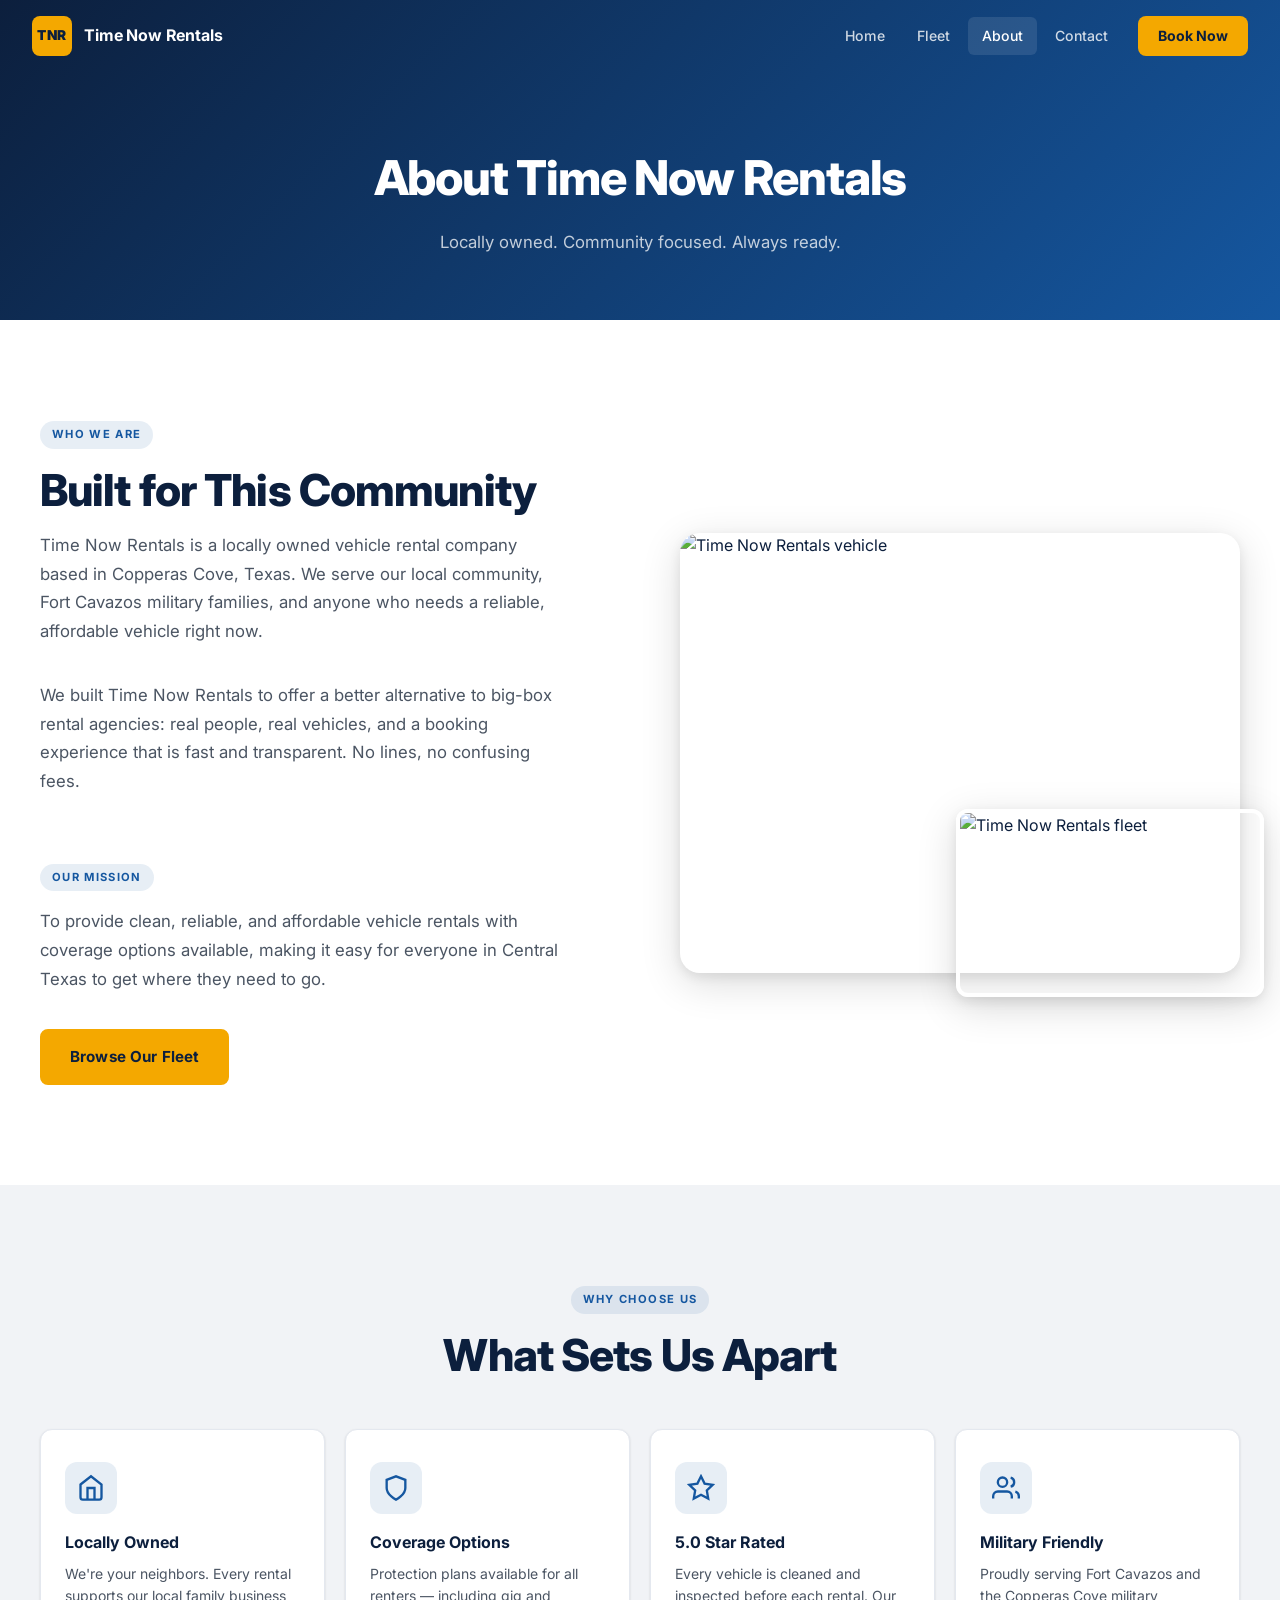
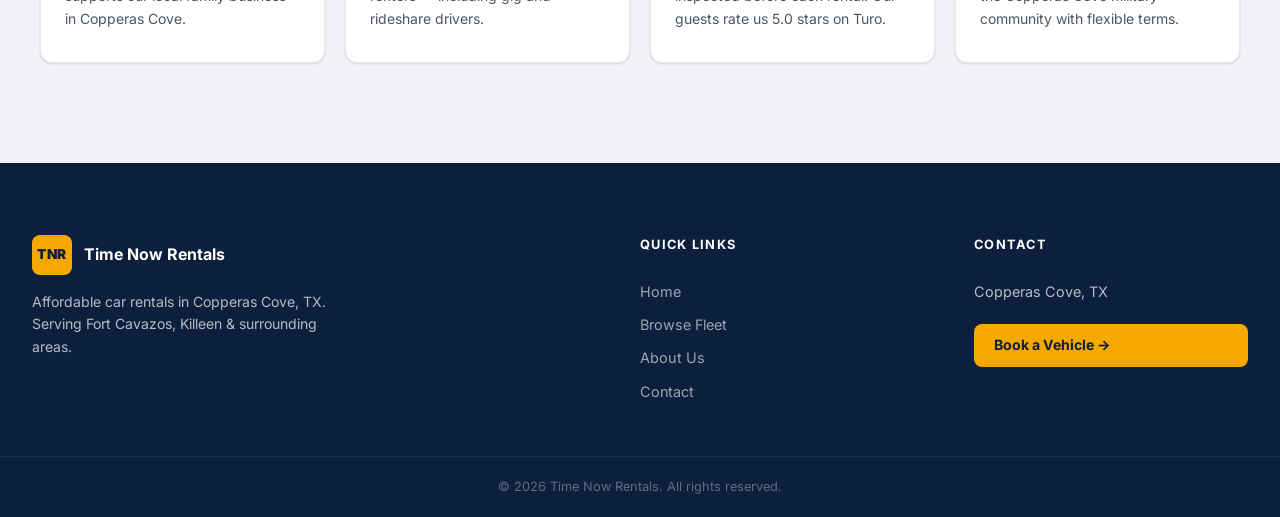
==== about.html @ 96b779cf "Enhance SEO and social media metadata in about.html Updated SEO metadata and added Open Graph and Tw" ====
<!DOCTYPE html>
<html lang="en">
  <head>
  <meta charset="UTF-8">
  <meta name="viewport" content="width=device-width, initial-scale=1.0">

  <!-- Primary SEO -->
  <title>About Us | Time Now Rentals — Locally Owned Car Rentals in Copperas Cove, TX</title>
  <meta name="description" content="Time Now Rentals is a locally owned car rental company in Copperas Cove, TX. We serve Fort Cavazos military families, Killeen residents & Central Texas. No lines, no fees, just clean vehicles.">
  <meta name="keywords" content="about Time Now Rentals, locally owned car rental Copperas Cove TX, military friendly car rental Fort Cavazos, car rental company Killeen Texas, small business car rental Central Texas">
  <link rel="canonical" href="https://timenowrentals.com/about.html">

  <!-- Open Graph -->
  <meta property="og:type" content="website">
  <meta property="og:url" content="https://timenowrentals.com/about.html">
  <meta property="og:title" content="About Time Now Rentals — Locally Owned Car Rentals in Copperas Cove, TX">
  <meta property="og:description" content="Locally owned and community-focused. Time Now Rentals serves Fort Cavazos, Killeen & Copperas Cove, TX with clean, affordable vehicles.">
  <meta property="og:image" content="https://res.cloudinary.com/outdoorsy/image/upload/t_odw,a_exif,q_auto,f_auto,w_1200,h_630,c_fill/v1775086550/p/rentals/513238/images/hoom2nwshmah9omjgcvp.jpg">
  <meta property="og:site_name" content="Time Now Rentals">
  <meta property="og:locale" content="en_US">

  <!-- Twitter Card -->
  <meta name="twitter:card" content="summary_large_image">
  <meta name="twitter:title" content="About Time Now Rentals — Locally Owned Car Rentals, Copperas Cove TX">
  <meta name="twitter:description" content="Locally owned and community-focused vehicle rentals in Copperas Cove, TX. Serving Fort Cavazos & Killeen.">
  <meta name="twitter:image" content="https://res.cloudinary.com/outdoorsy/image/upload/t_odw,a_exif,q_auto,f_auto,w_1200,h_630,c_fill/v1775086550/p/rentals/513238/images/hoom2nwshmah9omjgcvp.jpg">

  <!-- Additional SEO -->
  <meta name="robots" content="index, follow, max-image-preview:large, max-snippet:-1">
  <meta name="author" content="Time Now Rentals">
  <meta name="geo.region" content="US-TX">
  <meta name="geo.placename" content="Copperas Cove, Texas">

  <!-- Fonts & Styles -->
  <link rel="preconnect" href="https://fonts.googleapis.com">
  <link rel="preconnect" href="https://fonts.gstatic.com" crossorigin>
  <link href="https://fonts.googleapis.com/css2?family=Inter:wght@300;400;500;600;700;800;900&display=swap" rel="stylesheet">
  <link rel="stylesheet" href="style.css">
</head>
<body>

  <!-- NAV -->
  <header class="site-header scrolled" id="siteHeader">
    <div class="header-inner">
      <a href="index.html" class="brand">
        <div class="brand-badge">TNR</div>
        <span class="brand-name">Time Now Rentals</span>
      </a>
      <nav class="main-nav" id="mainNav">
        <a href="index.html" class="nav-link">Home</a>
        <a href="fleet.html" class="nav-link">Fleet</a>
        <a href="about.html" class="nav-link active">About</a>
        <a href="contact.html" class="nav-link">Contact</a>
        <a href="fleet.html" class="nav-cta">Book Now</a>
      </nav>
      <button class="nav-burger" id="navBurger" aria-label="Toggle menu">
        <span></span><span></span><span></span>
      </button>
    </div>
  </header>

  <!-- PAGE HERO -->
  <div class="page-hero">
    <h1>About Time Now Rentals</h1>
    <p>Locally owned. Community focused. Always ready.</p>
  </div>

  <!-- ABOUT CONTENT -->
  <section class="why-section">
    <div class="why-inner">
      <div class="why-text">
        <div class="section-label">WHO WE ARE</div>
        <h2 class="section-title left">Built for This Community</h2>
        <p class="why-desc">Time Now Rentals is a locally owned vehicle rental company based in Copperas Cove, Texas. We serve our local community, Fort Cavazos military families, and anyone who needs a reliable, affordable vehicle right now.</p>
        <p class="why-desc">We built Time Now Rentals to offer a better alternative to big-box rental agencies: real people, real vehicles, and a booking experience that is fast and transparent. No lines, no confusing fees.</p>
        <div class="section-label" style="margin-top: 2rem;">OUR MISSION</div>
        <p class="why-desc">To provide clean, reliable, and affordable vehicle rentals with coverage options available, making it easy for everyone in Central Texas to get where they need to go.</p>
        <a href="fleet.html" class="btn-primary">Browse Our Fleet</a>
      </div>
      <div class="why-visual">
        <div class="why-photo-main">
          <img src="https://res.cloudinary.com/outdoorsy/image/upload/t_odw,a_exif,q_auto,f_auto,w_600,h_400,c_fill/v1775086304/p/rentals/513238/images/xc4bdpvxe1ckhvgntpgz.jpg" alt="Time Now Rentals vehicle">
        </div>
        <div class="why-photo-float">
          <img src="https://res.cloudinary.com/outdoorsy/image/upload/t_odw,a_exif,q_auto,f_auto,w_400,h_280,c_fill/v1775086304/p/rentals/513239/images/hpvhsuef1djvm62ltnlu.jpg" alt="Time Now Rentals fleet">
        </div>
      </div>
    </div>
  </section>

  <!-- HIGHLIGHTS -->
  <section class="serve-section">
    <div class="serve-inner">
      <div class="section-label">WHY CHOOSE US</div>
      <h2 class="section-title">What Sets Us Apart</h2>
      <div class="serve-grid">
        <div class="serve-card">
          <div class="serve-icon">
            <svg width="28" height="28" viewBox="0 0 24 24" fill="none" stroke="currentColor" stroke-width="2"><path d="M3 9l9-7 9 7v11a2 2 0 01-2 2H5a2 2 0 01-2-2z"/><polyline points="9 22 9 12 15 12 15 22"/></svg>
          </div>
          <h3>Locally Owned</h3>
          <p>We're your neighbors. Every rental supports our local family business in Copperas Cove.</p>
        </div>
        <div class="serve-card">
          <div class="serve-icon">
            <svg width="28" height="28" viewBox="0 0 24 24" fill="none" stroke="currentColor" stroke-width="2"><path d="M12 22s8-4 8-10V5l-8-3-8 3v7c0 6 8 10 8 10z"/></svg>
          </div>
          <h3>Coverage Options</h3>
          <p>Protection plans available for all renters — including gig and rideshare drivers.</p>
        </div>
        <div class="serve-card">
          <div class="serve-icon">
            <svg width="28" height="28" viewBox="0 0 24 24" fill="none" stroke="currentColor" stroke-width="2"><polygon points="12 2 15.09 8.26 22 9.27 17 14.14 18.18 21.02 12 17.77 5.82 21.02 7 14.14 2 9.27 8.91 8.26 12 2"/></svg>
          </div>
          <h3>5.0 Star Rated</h3>
          <p>Every vehicle is cleaned and inspected before each rental. Our guests rate us 5.0 stars on Turo.</p>
        </div>
        <div class="serve-card">
          <div class="serve-icon">
            <svg width="28" height="28" viewBox="0 0 24 24" fill="none" stroke="currentColor" stroke-width="2"><path d="M17 21v-2a4 4 0 00-4-4H5a4 4 0 00-4 4v2"/><circle cx="9" cy="7" r="4"/><path d="M23 21v-2a4 4 0 00-3-3.87"/><path d="M16 3.13a4 4 0 010 7.75"/></svg>
          </div>
          <h3>Military Friendly</h3>
          <p>Proudly serving Fort Cavazos and the Copperas Cove military community with flexible terms.</p>
        </div>
      </div>
    </div>
  </section>

  <!-- FOOTER -->
  <footer class="site-footer">
    <div class="footer-inner">
      <div class="footer-brand">
        <div class="footer-logo">
          <div class="brand-badge">TNR</div>
          <span>Time Now Rentals</span>
        </div>
        <p>Affordable car rentals in Copperas Cove, TX. Serving Fort Cavazos, Killeen &amp; surrounding areas.</p>
      </div>
      <div class="footer-links">
        <h4>Quick Links</h4>
        <a href="index.html">Home</a>
        <a href="fleet.html">Browse Fleet</a>
        <a href="about.html">About Us</a>
        <a href="contact.html">Contact</a>
      </div>
      <div class="footer-contact">
        <h4>Contact</h4>
        <p>Copperas Cove, TX</p>
        <a href="fleet.html" class="footer-cta">Book a Vehicle &rarr;</a>
      </div>
    </div>
    <div class="footer-bottom">
      <p>&copy; 2026 Time Now Rentals. All rights reserved.</p>
    </div>
  </footer>

  <script>
    const header = document.getElementById('siteHeader');
    window.addEventListener('scroll', () => {
      header.classList.toggle('scrolled', window.scrollY > 60);
    });
    document.getElementById('navBurger').addEventListener('click', () => {
      document.getElementById('mainNav').classList.toggle('open');
      document.getElementById('navBurger').classList.toggle('open');
    });
  </script>

</body>
</html>
---- style.css ----
/* ========================================
   TIME NOW RENTALS — ENTERPRISE STYLESHEET
   ======================================== */

:root {
     --navy: #0c1f3d;
     --blue: #1557a0;
     --blue-light: #1e6fc5;
     --gold: #f4a800;
     --gold-dark: #d4900a;
     --white: #ffffff;
     --off-white: #f8f9fb;
     --gray-100: #f1f3f6;
     --gray-200: #e4e8ef;
     --gray-400: #9ca3af;
     --gray-600: #4b5563;
     --gray-800: #1f2937;
     --text: #0c1f3d;
     --radius: 12px;
     --radius-lg: 20px;
     --shadow-sm: 0 1px 3px rgba(0,0,0,.08), 0 1px 2px rgba(0,0,0,.06);
     --shadow-md: 0 4px 16px rgba(0,0,0,.10), 0 2px 6px rgba(0,0,0,.07);
     --shadow-lg: 0 10px 40px rgba(0,0,0,.14), 0 4px 12px rgba(0,0,0,.08);
     --transition: 0.22s cubic-bezier(.4,0,.2,1);
}

*, *::before, *::after { box-sizing: border-box; margin: 0; padding: 0; }

html { scroll-behavior: smooth; -webkit-text-size-adjust: 100%; }

body {
     font-family: 'Inter', -apple-system, BlinkMacSystemFont, 'Segoe UI', sans-serif;
     color: var(--text);
     background: var(--white);
     line-height: 1.6;
     font-size: 16px;
     -webkit-font-smoothing: antialiased;
}

img { display: block; max-width: 100%; height: auto; }
a { color: inherit; text-decoration: none; }
ul { list-style: none; }

/* ---- BUTTONS ---- */
.btn-primary {
     display: inline-flex;
     align-items: center;
     gap: 8px;
     background: var(--gold);
     color: var(--navy);
     font-weight: 700;
     font-size: 0.95rem;
     letter-spacing: 0.01em;
     padding: 14px 28px;
     border-radius: 8px;
     border: 2px solid var(--gold);
     cursor: pointer;
     transition: background var(--transition), transform var(--transition), box-shadow var(--transition);
     white-space: nowrap;
}
.btn-primary:hover {
     background: var(--gold-dark);
     border-color: var(--gold-dark);
     transform: translateY(-1px);
     box-shadow: 0 6px 20px rgba(244,168,0,.35);
}

.btn-ghost {
     display: inline-flex;
     align-items: center;
     gap: 8px;
     background: transparent;
     color: var(--white);
     font-weight: 600;
     font-size: 0.95rem;
     padding: 13px 26px;
     border-radius: 8px;
     border: 2px solid rgba(255,255,255,.5);
     cursor: pointer;
     transition: all var(--transition);
}
.btn-ghost:hover {
     background: rgba(255,255,255,.12);
     border-color: rgba(255,255,255,.8);
}

/* ---- SECTION LABELS ---- */
.section-label {
     display: inline-block;
     font-size: 0.7rem;
     font-weight: 700;
     letter-spacing: 0.12em;
     text-transform: uppercase;
     color: var(--blue);
     background: rgba(21,87,160,.1);
     padding: 5px 12px;
     border-radius: 100px;
     margin-bottom: 16px;
}
.section-label.light {
     color: var(--gold);
     background: rgba(244,168,0,.15);
}

.section-title {
     font-size: clamp(1.9rem, 4vw, 2.75rem);
     font-weight: 800;
     color: var(--navy);
     line-height: 1.15;
     letter-spacing: -0.02em;
     text-align: center;
     margin-bottom: 16px;
}
.section-title.left { text-align: left; }
.section-title.light-text { color: var(--white); }

.section-sub {
     font-size: 1.05rem;
     color: var(--gray-600);
     text-align: center;
     max-width: 560px;
     margin: 0 auto 48px;
     line-height: 1.65;
}

/* ===========================
   HEADER / NAV
   =========================== */
.site-header {
     position: fixed;
     top: 0; left: 0; right: 0;
     z-index: 1000;
     background: transparent;
     transition: background var(--transition), box-shadow var(--transition), padding var(--transition);
     padding: 0;
}
.site-header.scrolled {
     background: rgba(12,31,61,.97);
     box-shadow: 0 2px 20px rgba(0,0,0,.25);
}

.header-inner {
     max-width: 1280px;
     margin: 0 auto;
     padding: 0 32px;
     height: 72px;
     display: flex;
     align-items: center;
     justify-content: space-between;
}

.brand {
     display: flex;
     align-items: center;
     gap: 12px;
}
.brand-badge {
     width: 40px; height: 40px;
     background: var(--gold);
     color: var(--navy);
     font-weight: 900;
     font-size: 0.85rem;
     letter-spacing: 0.05em;
     border-radius: 8px;
     display: flex;
     align-items: center;
     justify-content: center;
     flex-shrink: 0;
}
.brand-name {
     font-size: 1rem;
     font-weight: 700;
     color: var(--white);
     letter-spacing: -0.01em;
}

.main-nav {
     display: flex;
     align-items: center;
     gap: 4px;
}
.nav-link {
     font-size: 0.88rem;
     font-weight: 500;
     color: rgba(255,255,255,.8);
     padding: 8px 14px;
     border-radius: 6px;
     transition: color var(--transition), background var(--transition);
}
.nav-link:hover, .nav-link.active {
     color: var(--white);
     background: rgba(255,255,255,.1);
}
.nav-cta {
     font-size: 0.88rem;
     font-weight: 700;
     color: var(--navy);
     background: var(--gold);
     padding: 9px 20px;
     border-radius: 8px;
     margin-left: 12px;
     transition: background var(--transition), transform var(--transition);
}
.nav-cta:hover {
     background: var(--gold-dark);
     transform: translateY(-1px);
}

.nav-burger {
     display: none;
     background: none;
     border: none;
     cursor: pointer;
     width: 36px; height: 36px;
     flex-direction: column;
     align-items: center;
     justify-content: center;
     gap: 5px;
}
.nav-burger span {
     display: block;
     width: 22px; height: 2px;
     background: var(--white);
     border-radius: 2px;
     transition: all var(--transition);
}

/* ===========================
   HERO
   =========================== */
.hero {
     position: relative;
     min-height: 88vh;
     display: flex;
     align-items: center;
     overflow: hidden;
}
.hero-bg {
     position: absolute;
     inset: 0;
     z-index: 0;
}
.hero-img {
     width: 100%; height: 100%;
     object-fit: cover;
     object-position: center 40%;
}
.hero-overlay {
     position: absolute;
     inset: 0;
     background: linear-gradient(
            105deg,
            rgba(12,31,61,.88) 0%,
            rgba(12,31,61,.72) 45%,
            rgba(12,31,61,.30) 100%
          );
}
.hero-content {
     position: relative;
     z-index: 1;
     width: 100%;
     max-width: 1280px;
     margin: 0 auto;
     padding: 120px 32px 80px;
}
.hero-text {
     max-width: 600px;
}
.hero-tag {
     display: inline-flex;
     align-items: center;
     gap: 8px;
     font-size: 0.82rem;
     font-weight: 600;
     color: rgba(255,255,255,.85);
     background: rgba(255,255,255,.1);
     backdrop-filter: blur(8px);
     border: 1px solid rgba(255,255,255,.15);
     padding: 7px 16px;
     border-radius: 100px;
     margin-bottom: 28px;
     letter-spacing: 0.02em;
}
.tag-dot {
     width: 7px; height: 7px;
     background: var(--gold);
     border-radius: 50%;
     flex-shrink: 0;
     box-shadow: 0 0 0 3px rgba(244,168,0,.3);
}
.hero-headline {
     font-size: clamp(2.8rem, 6vw, 4.5rem);
     font-weight: 900;
     color: var(--white);
     line-height: 1.05;
     letter-spacing: -0.03em;
     margin-bottom: 20px;
}
.hero-accent { color: var(--gold); }
.hero-sub {
     font-size: 1.15rem;
     color: rgba(255,255,255,.8);
     line-height: 1.65;
     margin-bottom: 36px;
     max-width: 500px;
}
.hero-stats {
     display: flex;
     align-items: center;
     gap: 0;
     background: rgba(255,255,255,.08);
     backdrop-filter: blur(12px);
     border: 1px solid rgba(255,255,255,.12);
     border-radius: 12px;
     padding: 20px 28px;
     margin-bottom: 36px;
     width: fit-content;
}
.hero-stat {
     display: flex;
     flex-direction: column;
     align-items: center;
     padding: 0 28px;
}
.hero-stat:first-child { padding-left: 0; }
.hero-stat:last-child { padding-right: 0; }
.hero-stat strong {
     font-size: 1.6rem;
     font-weight: 800;
     color: var(--gold);
     letter-spacing: -0.02em;
     line-height: 1;
}
.hero-stat span {
     font-size: 0.72rem;
     font-weight: 500;
     color: rgba(255,255,255,.65);
     text-transform: uppercase;
     letter-spacing: 0.07em;
     margin-top: 4px;
}
.hero-stat-divider {
     width: 1px;
     height: 40px;
     background: rgba(255,255,255,.2);
     flex-shrink: 0;
}
.hero-actions {
     display: flex;
     align-items: center;
     gap: 14px;
     flex-wrap: wrap;
}

/* ===========================
   TRUST BAR
   =========================== */
.trust-bar {
     background: var(--gold);
     padding: 0;
}
.trust-inner {
     max-width: 1280px;
     margin: 0 auto;
     padding: 0 32px;
     display: flex;
     align-items: center;
     justify-content: center;
     flex-wrap: wrap;
     gap: 0;
}
.trust-item {
     display: flex;
     align-items: center;
     gap: 8px;
     font-size: 0.8rem;
     font-weight: 700;
     color: var(--navy);
     letter-spacing: 0.03em;
     text-transform: uppercase;
     padding: 16px 24px;
     white-space: nowrap;
     position: relative;
}
.trust-item + .trust-item::before {
     content: '';
     position: absolute;
     left: 0;
     top: 25%;
     height: 50%;
     width: 1px;
     background: rgba(12,31,61,.2);
}

/* ===========================
   BOOKING WIDGET SECTION
   =========================== */
.booking-section {
     padding: 80px 32px 100px;
     background: var(--off-white);
     text-align: center;
}
.widget-wrapper {
     max-width: 1200px;
     margin: 0 auto;
     background: var(--white);
     border-radius: var(--radius-lg);
     box-shadow: var(--shadow-lg);
     overflow: hidden;
}
wheelbase-store {
     display: block;
     min-height: 600px;
}

/* ===========================
   WHY CHOOSE US
   =========================== */
.why-section {
     padding: 100px 32px;
     background: var(--white);
}
.why-inner {
     max-width: 1200px;
     margin: 0 auto;
     display: grid;
     grid-template-columns: 1fr 1fr;
     gap: 80px;
     align-items: center;
}
.why-text { max-width: 520px; }
.why-desc {
     font-size: 1.05rem;
     color: var(--gray-600);
     line-height: 1.7;
     margin-bottom: 36px;
}
.why-list {
     display: flex;
     flex-direction: column;
     gap: 24px;
     margin-bottom: 40px;
}
.why-list li {
     display: flex;
     align-items: flex-start;
     gap: 16px;
}
.why-icon {
     width: 44px; height: 44px;
     background: rgba(21,87,160,.1);
     color: var(--blue);
     border-radius: 10px;
     display: flex;
     align-items: center;
     justify-content: center;
     flex-shrink: 0;
}
.why-list strong {
     display: block;
     font-size: 0.95rem;
     font-weight: 700;
     color: var(--navy);
     margin-bottom: 3px;
}
.why-list span {
     font-size: 0.88rem;
     color: var(--gray-600);
     line-height: 1.55;
}

.why-visual {
     position: relative;
     height: 440px;
}
.why-photo-main {
     position: absolute;
     inset: 0;
     border-radius: var(--radius-lg);
     overflow: hidden;
     box-shadow: var(--shadow-lg);
}
.why-photo-main img {
     width: 100%; height: 100%;
     object-fit: cover;
}
.why-photo-float {
     position: absolute;
     bottom: -24px;
     right: -24px;
     width: 55%;
     border-radius: var(--radius);
     overflow: hidden;
     box-shadow: var(--shadow-lg);
     border: 4px solid var(--white);
}
.why-photo-float img {
     width: 100%; height: 180px;
     object-fit: cover;
}

/* ===========================
   REVIEWS
   =========================== */
.reviews-section {
     background: var(--navy);
     padding: 100px 32px;
}
.reviews-inner {
     max-width: 1200px;
     margin: 0 auto;
     text-align: center;
}
.reviews-inner .section-title { color: var(--white); }

.rating-row {
     display: flex;
     align-items: center;
     gap: 48px;
     background: rgba(255,255,255,.06);
     border: 1px solid rgba(255,255,255,.1);
     border-radius: var(--radius-lg);
     padding: 32px 40px;
     margin-bottom: 48px;
     text-align: left;
}
.rating-score {
     flex-shrink: 0;
     text-align: center;
     min-width: 100px;
}
.score-num {
     display: block;
     font-size: 3.5rem;
     font-weight: 900;
     color: var(--gold);
     line-height: 1;
     letter-spacing: -0.04em;
}
.score-stars {
     font-size: 1.3rem;
     color: var(--gold);
     margin: 6px 0 4px;
     letter-spacing: 2px;
}
.score-label {
     font-size: 0.75rem;
     color: rgba(255,255,255,.5);
     font-weight: 500;
}
.rating-bars {
     flex: 1;
     display: flex;
     flex-direction: column;
     gap: 12px;
}
.rbar {
     display: flex;
     align-items: center;
     gap: 14px;
     font-size: 0.82rem;
     color: rgba(255,255,255,.7);
}
.rbar > span:first-child { min-width: 120px; font-weight: 500; }
.rbar > span:last-child { font-weight: 700; color: var(--gold); min-width: 28px; }
.rbar-track {
     flex: 1;
     height: 6px;
     background: rgba(255,255,255,.12);
     border-radius: 100px;
     overflow: hidden;
}
.rbar-fill {
     height: 100%;
     background: var(--gold);
     border-radius: 100px;
}

.reviews-grid {
     display: grid;
     grid-template-columns: repeat(2, 1fr);
     gap: 20px;
}
.review-card {
     background: rgba(255,255,255,.05);
     border: 1px solid rgba(255,255,255,.1);
     border-radius: var(--radius);
     padding: 28px 32px;
     text-align: left;
     transition: background var(--transition), transform var(--transition);
}
.review-card:hover {
     background: rgba(255,255,255,.08);
     transform: translateY(-2px);
}
.review-stars {
     font-size: 1rem;
     color: var(--gold);
     letter-spacing: 2px;
     margin-bottom: 14px;
}
.review-text {
     font-size: 0.97rem;
     color: rgba(255,255,255,.88);
     line-height: 1.65;
     font-style: italic;
     margin-bottom: 20px;
}
.reviewer {
     display: flex;
     align-items: center;
     gap: 12px;
}
.reviewer-avatar {
     width: 40px; height: 40px;
     background: var(--blue);
     color: var(--white);
     font-weight: 700;
     font-size: 0.9rem;
     border-radius: 50%;
     display: flex;
     align-items: center;
     justify-content: center;
     flex-shrink: 0;
}
.reviewer strong {
     display: block;
     font-size: 0.9rem;
     font-weight: 700;
     color: var(--white);
}
.reviewer span {
     font-size: 0.78rem;
     color: rgba(255,255,255,.5);
}

/* ===========================
   WHO WE SERVE
   =========================== */
.serve-section {
     padding: 100px 32px;
     background: var(--gray-100);
}
.serve-inner {
     max-width: 1200px;
     margin: 0 auto;
     text-align: center;
}
.serve-grid {
     display: grid;
     grid-template-columns: repeat(4, 1fr);
     gap: 20px;
     margin-top: 48px;
}
.serve-card {
     background: var(--white);
     border-radius: var(--radius);
     padding: 32px 24px;
     text-align: left;
     box-shadow: var(--shadow-sm);
     border: 1px solid var(--gray-200);
     transition: box-shadow var(--transition), transform var(--transition);
}
.serve-card:hover {
     box-shadow: var(--shadow-md);
     transform: translateY(-3px);
}
.serve-icon {
     width: 52px; height: 52px;
     background: rgba(21,87,160,.1);
     color: var(--blue);
     border-radius: 12px;
     display: flex;
     align-items: center;
     justify-content: center;
     margin-bottom: 18px;
}
.serve-card h3 {
     font-size: 1rem;
     font-weight: 700;
     color: var(--navy);
     margin-bottom: 10px;
     line-height: 1.3;
}
.serve-card p {
     font-size: 0.875rem;
     color: var(--gray-600);
     line-height: 1.6;
}

/* ===========================
   FOOTER
   =========================== */
.site-footer {
     background: var(--navy);
     color: rgba(255,255,255,.7);
}
.footer-inner {
     max-width: 1280px;
     margin: 0 auto;
     padding: 72px 32px 48px;
     display: grid;
     grid-template-columns: 2fr 1fr 1fr;
     gap: 60px;
}
.footer-logo {
     display: flex;
     align-items: center;
     gap: 12px;
     margin-bottom: 16px;
}
.footer-logo span {
     font-size: 1rem;
     font-weight: 700;
     color: var(--white);
}
.footer-brand p {
     font-size: 0.88rem;
     line-height: 1.6;
     max-width: 300px;
}
.footer-links h4, .footer-contact h4 {
     font-size: 0.8rem;
     font-weight: 700;
     text-transform: uppercase;
     letter-spacing: 0.1em;
     color: var(--white);
     margin-bottom: 20px;
}
.footer-links a, .footer-contact a {
     display: block;
     font-size: 0.9rem;
     color: rgba(255,255,255,.6);
     padding: 5px 0;
     transition: color var(--transition);
}
.footer-links a:hover, .footer-contact a:hover {
     color: var(--gold);
}
.footer-contact p {
     font-size: 0.9rem;
     padding: 5px 0;
}
.footer-cta {
     display: inline-block;
     margin-top: 16px;
     background: var(--gold) !important;
     color: var(--navy) !important;
     font-weight: 700 !important;
     padding: 10px 20px !important;
     border-radius: 8px;
     font-size: 0.88rem !important;
     transition: background var(--transition) !important;
}
.footer-cta:hover { background: var(--gold-dark) !important; }
.footer-bottom {
     border-top: 1px solid rgba(255,255,255,.08);
     padding: 20px 32px;
     text-align: center;
     font-size: 0.8rem;
     color: rgba(255,255,255,.35);
}

/* ===========================
   FLEET PAGE
   =========================== */
.page-hero {
     background: linear-gradient(135deg, var(--navy) 0%, var(--blue) 100%);
     padding: 140px 32px 64px;
     text-align: center;
     position: relative;
     overflow: hidden;
}
.page-hero::before {
     content: '';
     position: absolute;
     inset: 0;
     background: url('https://res.cloudinary.com/outdoorsy/image/upload/t_odw,a_exif,q_auto,f_auto,w_1400,h_400,c_fill/v1775086304/p/rentals/513238/images/xc4bdpvxe1ckhvgntpgz.jpg') center/cover;
     opacity: 0.08;
}
.page-hero h1 {
     font-size: clamp(2rem, 4vw, 3rem);
     font-weight: 800;
     color: var(--white);
     letter-spacing: -0.025em;
     margin-bottom: 12px;
     position: relative;
}
.page-hero p {
     font-size: 1.05rem;
     color: rgba(255,255,255,.75);
     position: relative;
     max-width: 480px;
     margin: 0 auto;
}
.fleet-widget-section {
     padding: 0 0 80px;
     background: var(--off-white);
}
.fleet-widget-wrap {
     max-width: 1280px;
     margin: 0 auto;
     padding: 0 32px;
}
.fleet-widget-wrap wheelbase-store {
     display: block;
     min-height: 700px;
     background: var(--white);
     border-radius: 0 0 var(--radius-lg) var(--radius-lg);
     box-shadow: var(--shadow-md);
}

/* ===========================
   ABOUT PAGE
   =========================== */
.about-section {
     padding: 80px 32px;
}
.about-inner {
     max-width: 900px;
     margin: 0 auto;
}
.about-inner h2 {
     font-size: 1.6rem;
     font-weight: 800;
     color: var(--navy);
     margin-bottom: 16px;
}
.about-inner p {
     font-size: 1rem;
     color: var(--gray-600);
     line-height: 1.75;
     margin-bottom: 20px;
}

/* ===========================
   CONTACT PAGE
   =========================== */
.contact-section {
     padding: 80px 32px;
     background: var(--off-white);
     min-height: calc(100vh - 72px);
}
.contact-inner {
     max-width: 640px;
     margin: 0 auto;
}
.contact-form {
     background: var(--white);
     border-radius: var(--radius-lg);
     padding: 48px;
     box-shadow: var(--shadow-md);
}
.form-group {
     margin-bottom: 20px;
}
.form-group label {
     display: block;
     font-size: 0.85rem;
     font-weight: 600;
     color: var(--navy);
     margin-bottom: 6px;
}
.form-group input,
.form-group textarea,
.form-group select {
     width: 100%;
     padding: 12px 16px;
     border: 1.5px solid var(--gray-200);
     border-radius: 8px;
     font-family: inherit;
     font-size: 0.95rem;
     color: var(--text);
     background: var(--white);
     transition: border-color var(--transition), box-shadow var(--transition);
     outline: none;
}
.form-group input:focus,
.form-group textarea:focus,
.form-group select:focus {
     border-color: var(--blue);
     box-shadow: 0 0 0 3px rgba(21,87,160,.12);
}
.form-group textarea { resize: vertical; min-height: 120px; }

/* ===========================
   RESPONSIVE
   =========================== */
@media (max-width: 1024px) {
     .why-inner { grid-template-columns: 1fr; gap: 48px; }
     .why-visual { height: 340px; }
     .why-text { max-width: 100%; }
     .serve-grid { grid-template-columns: repeat(2, 1fr); }
     .footer-inner { grid-template-columns: 1fr 1fr; }
     .footer-brand { grid-column: 1 / -1; }
}
@media (max-width: 768px) {
     .header-inner { padding: 0 20px; }
     .main-nav {
            display: none;
            position: fixed;
            inset: 72px 0 0;
            background: rgba(12,31,61,.98);
            flex-direction: column;
            align-items: flex-start;
            padding: 32px 24px;
            gap: 8px;
     }
     .main-nav.open { display: flex; }
     .nav-link { font-size: 1.1rem; padding: 12px 16px; width: 100%; }
     .nav-cta { width: 100%; text-align: center; margin-left: 0; margin-top: 8px; }
     .nav-burger { display: flex; }
     .hero { min-height: 100svh; }
     .hero-content { padding: 100px 20px 60px; }
     .hero-stats { gap: 0; padding: 16px 20px; }
     .hero-stat { padding: 0 16px; }
     .hero-stat strong { font-size: 1.3rem; }
     .hero-actions { flex-direction: column; width: 100%; }
     .hero-actions .btn-primary,
     .hero-actions .btn-ghost { width: 100%; justify-content: center; }
     .trust-inner { gap: 0; }
     .trust-item { font-size: 0.72rem; padding: 12px 14px; }
     .trust-item + .trust-item::before { display: none; }
     .booking-section { padding: 56px 16px 72px; }
     .widget-wrapper { border-radius: var(--radius); }
     .why-section { padding: 72px 20px; }
     .why-visual { height: 260px; }
     .why-photo-float { display: none; }
     .reviews-section { padding: 72px 20px; }
     .rating-row { flex-direction: column; gap: 24px; padding: 24px; }
     .rbar > span:first-child { min-width: 90px; }
     .reviews-grid { grid-template-columns: 1fr; }
     .serve-section { padding: 72px 20px; }
     .serve-grid { grid-template-columns: 1fr 1fr; gap: 14px; }
     .footer-inner { grid-template-columns: 1fr; gap: 36px; padding: 48px 20px 36px; }
     .footer-brand { grid-column: auto; }
     .section-title { font-size: 1.8rem; }
     .page-hero { padding: 120px 20px 48px; }
     .fleet-widget-wrap { padding: 0 16px; }
     .contact-form { padding: 28px 24px; }
  .contact-grid-inner { grid-template-columns: 1fr !important; gap: 36px !important; }
}
@media (max-width: 480px) {
     .serve-grid { grid-template-columns: 1fr; }
     .hero-stats { flex-direction: column; width: 100%; }
     .hero-stat-divider { width: 100%; height: 1px; }
     .hero-stat { padding: 12px 0; flex-direction: row; justify-content: space-between; width: 100%; }
}


/* =============================================
   LIST YOUR CAR SECTION
   ============================================= */
.list-car-section {
  padding: 96px 0;
  background: linear-gradient(135deg, #0c1f3d 0%, #1557a0 100%);
  color: #fff;
}
.list-car-inner {
  max-width: 1160px;
  margin: 0 auto;
  padding: 0 24px;
  display: grid;
  grid-template-columns: 1fr 1fr;
  gap: 64px;
  align-items: center;
}
.list-car-text .section-tag {
  display: inline-block;
  background: rgba(255,255,255,0.15);
  color: #fbbf24;
  font-size: 0.75rem;
  font-weight: 700;
  letter-spacing: 0.08em;
  text-transform: uppercase;
  padding: 4px 12px;
  border-radius: 999px;
  margin-bottom: 16px;
}
.list-car-text .section-title {
  color: #fff;
  margin-bottom: 16px;
}
.list-car-desc {
  color: rgba(255,255,255,0.8);
  font-size: 1.05rem;
  line-height: 1.7;
  margin-bottom: 32px;
}
.list-car-perks {
  list-style: none;
  padding: 0;
  margin: 0 0 36px 0;
  display: flex;
  flex-direction: column;
  gap: 20px;
}
.list-car-perks li {
  display: flex;
  align-items: flex-start;
  gap: 16px;
}
.perk-icon {
  font-size: 1.5rem;
  line-height: 1;
  flex-shrink: 0;
  margin-top: 2px;
}
.list-car-perks li div:last-child {
  display: flex;
  flex-direction: column;
  gap: 2px;
}
.list-car-perks li strong {
  color: #fff;
  font-size: 0.95rem;
  font-weight: 700;
}
.list-car-perks li span {
  color: rgba(255,255,255,0.65);
  font-size: 0.875rem;
}
.list-car-visual {
  position: relative;
}
.list-car-img-wrap {
  border-radius: 16px;
  overflow: hidden;
  box-shadow: 0 24px 48px rgba(0,0,0,0.4);
}
.list-car-img-wrap img {
  width: 100%;
  height: 360px;
  object-fit: cover;
  display: block;
}
.list-car-badge {
  position: absolute;
  bottom: -20px;
  left: 24px;
  background: #fbbf24;
  color: #0c1f3d;
  border-radius: 12px;
  padding: 16px 20px;
  display: flex;
  align-items: center;
  gap: 12px;
  box-shadow: 0 8px 24px rgba(0,0,0,0.3);
}
.badge-num {
  font-size: 2rem;
  font-weight: 900;
  line-height: 1;
}
.badge-label {
  font-size: 0.8rem;
  font-weight: 700;
  line-height: 1.3;
  text-transform: uppercase;
  letter-spacing: 0.04em;
}
@media (max-width: 768px) {
  .list-car-inner {
    grid-template-columns: 1fr;
    gap: 48px;
  }
  .list-car-img-wrap img {
    height: 240px;
  }
  .list-car-badge {
    bottom: -16px;
  }
}
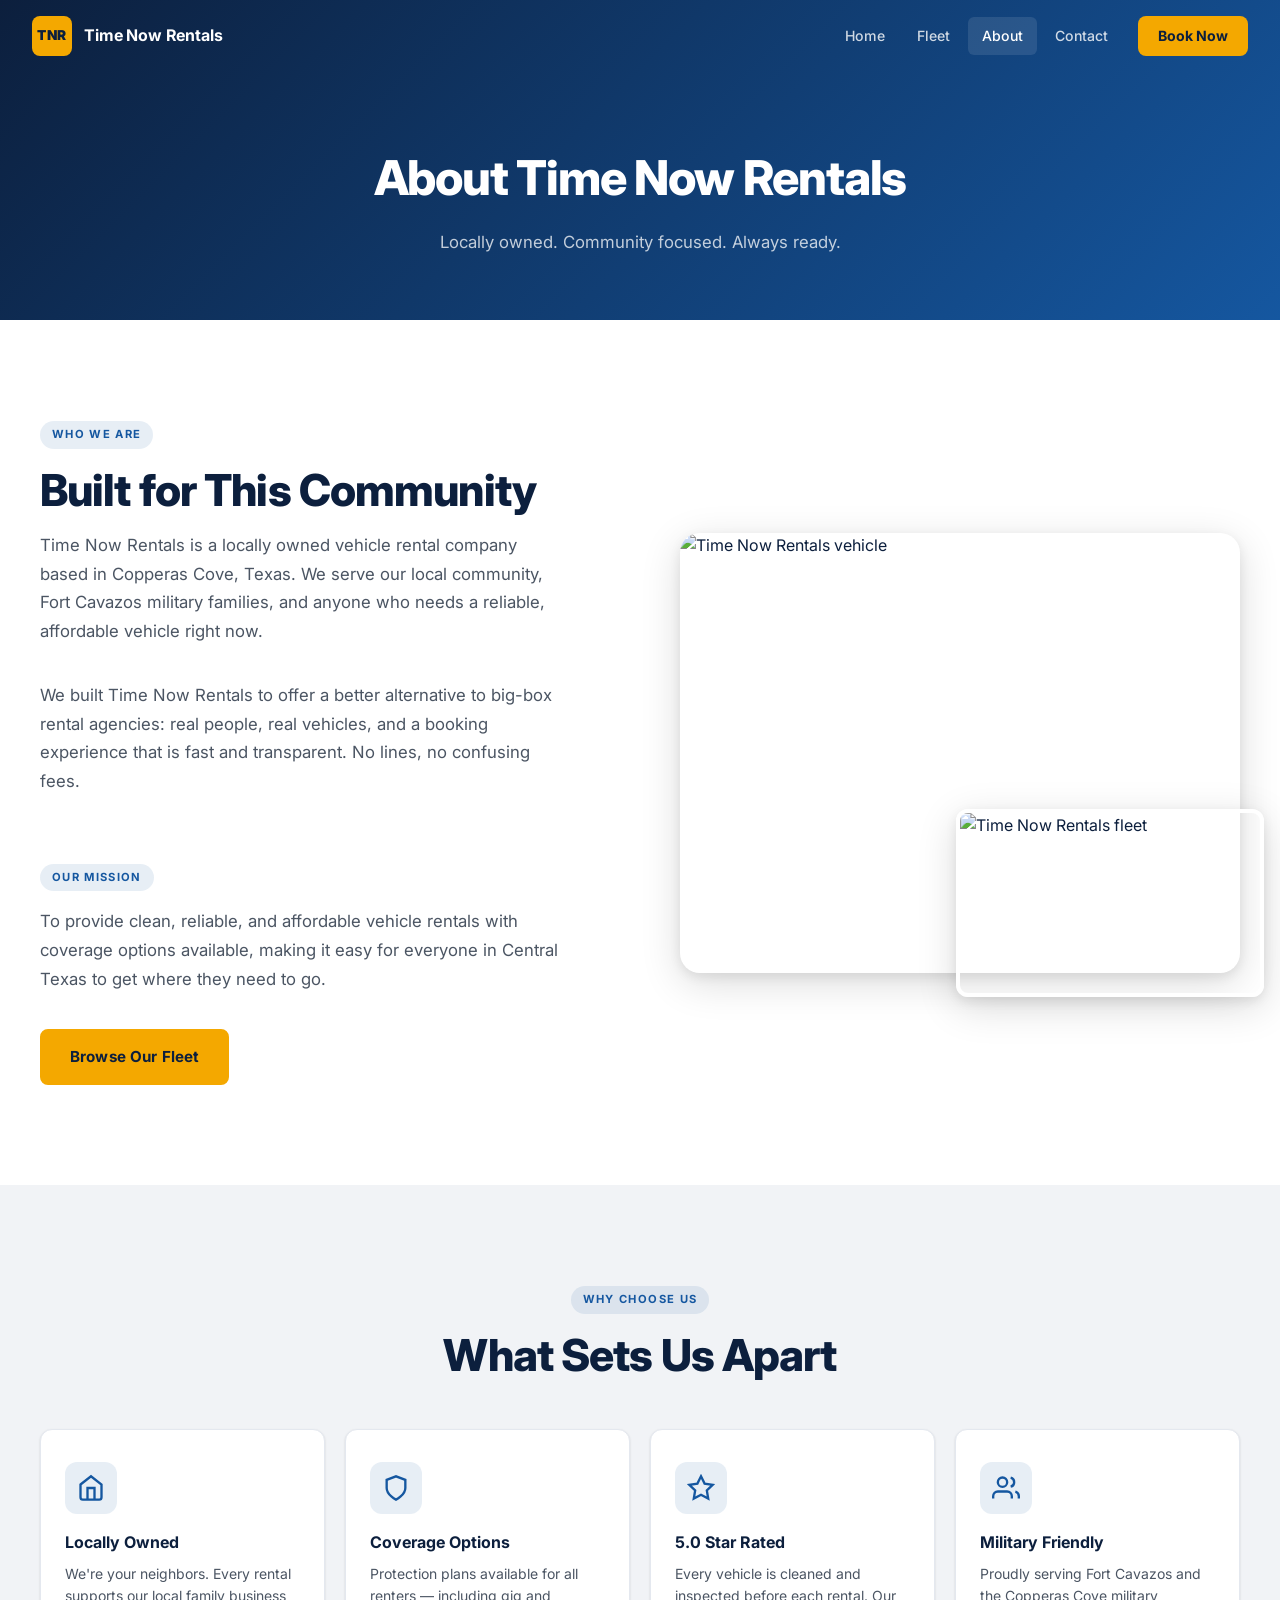
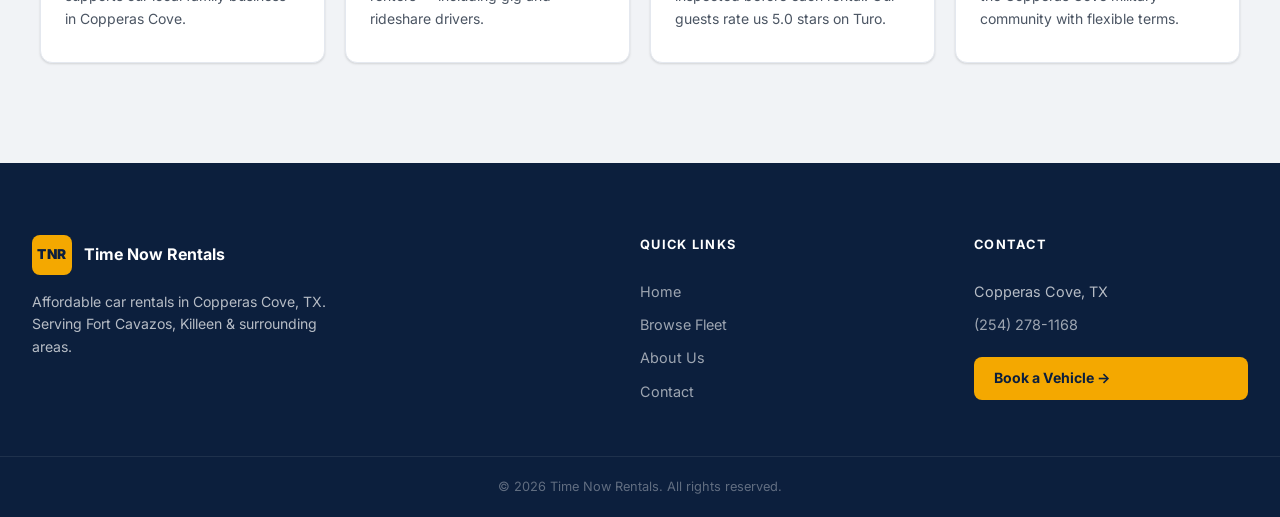
==== commit 8289a70e: "Add JSON-LD to all pages, phone to contact section, ARIA live region - Add AutoRental JSON-LD struct" ====
--- a/about.html
+++ b/about.html
@@ -1,42 +1,39 @@
 <!DOCTYPE html>
 <html lang="en">
   <head>
-  <meta charset="UTF-8">
-  <meta name="viewport" content="width=device-width, initial-scale=1.0">
+    <meta charset="UTF-8">
+    <meta name="viewport" content="width=device-width, initial-scale=1.0">
+    <title>About Us | Time Now Rentals</title>
+    <meta name="description" content="Time Now Rentals is a locally owned car rental company in Copperas Cove, TX. Serving Fort Cavazos military families, travelers, and the Central Texas community with clean, affordable vehicles.">
+    <link rel="canonical" href="https://timenowrentals.com/about.html">
 
-  <!-- Primary SEO -->
-  <title>About Us | Time Now Rentals — Locally Owned Car Rentals in Copperas Cove, TX</title>
-  <meta name="description" content="Time Now Rentals is a locally owned car rental company in Copperas Cove, TX. We serve Fort Cavazos military families, Killeen residents & Central Texas. No lines, no fees, just clean vehicles.">
-  <meta name="keywords" content="about Time Now Rentals, locally owned car rental Copperas Cove TX, military friendly car rental Fort Cavazos, car rental company Killeen Texas, small business car rental Central Texas">
-  <link rel="canonical" href="https://timenowrentals.com/about.html">
+    <!-- Open Graph -->
+    <meta property="og:type" content="website">
+    <meta property="og:site_name" content="Time Now Rentals">
+    <meta property="og:title" content="About Us | Time Now Rentals">
+    <meta property="og:description" content="Locally owned car rentals in Copperas Cove, TX. Serving Fort Cavazos military families and the Central Texas community.">
+    <meta property="og:url" content="https://timenowrentals.com/about.html">
+    <meta property="og:image" content="https://res.cloudinary.com/outdoorsy/image/upload/t_odw,a_exif,q_auto,f_auto,w_1200,h_630,c_fill/v1775086304/p/rentals/513238/images/xc4bdpvxe1ckhvgntpgz.jpg">
+    <meta property="og:locale" content="en_US">
 
-  <!-- Open Graph -->
-  <meta property="og:type" content="website">
-  <meta property="og:url" content="https://timenowrentals.com/about.html">
-  <meta property="og:title" content="About Time Now Rentals — Locally Owned Car Rentals in Copperas Cove, TX">
-  <meta property="og:description" content="Locally owned and community-focused. Time Now Rentals serves Fort Cavazos, Killeen & Copperas Cove, TX with clean, affordable vehicles.">
-  <meta property="og:image" content="https://res.cloudinary.com/outdoorsy/image/upload/t_odw,a_exif,q_auto,f_auto,w_1200,h_630,c_fill/v1775086550/p/rentals/513238/images/hoom2nwshmah9omjgcvp.jpg">
-  <meta property="og:site_name" content="Time Now Rentals">
-  <meta property="og:locale" content="en_US">
+    <!-- Twitter Card -->
+    <meta name="twitter:card" content="summary_large_image">
+    <meta name="twitter:title" content="About Us | Time Now Rentals">
+    <meta name="twitter:description" content="Locally owned car rentals in Copperas Cove, TX. Serving Fort Cavazos and Central Texas.">
+    <meta name="twitter:image" content="https://res.cloudinary.com/outdoorsy/image/upload/t_odw,a_exif,q_auto,f_auto,w_1200,h_630,c_fill/v1775086304/p/rentals/513238/images/xc4bdpvxe1ckhvgntpgz.jpg">
 
-  <!-- Twitter Card -->
-  <meta name="twitter:card" content="summary_large_image">
-  <meta name="twitter:title" content="About Time Now Rentals — Locally Owned Car Rentals, Copperas Cove TX">
-  <meta name="twitter:description" content="Locally owned and community-focused vehicle rentals in Copperas Cove, TX. Serving Fort Cavazos & Killeen.">
-  <meta name="twitter:image" content="https://res.cloudinary.com/outdoorsy/image/upload/t_odw,a_exif,q_auto,f_auto,w_1200,h_630,c_fill/v1775086550/p/rentals/513238/images/hoom2nwshmah9omjgcvp.jpg">
+    <!-- Additional SEO -->
+    <meta name="robots" content="index, follow">
+    <meta name="geo.region" content="US-TX">
+    <meta name="geo.placename" content="Copperas Cove">
+    <meta name="theme-color" content="#0c1f3d">
 
-  <!-- Additional SEO -->
-  <meta name="robots" content="index, follow, max-image-preview:large, max-snippet:-1">
-  <meta name="author" content="Time Now Rentals">
-  <meta name="geo.region" content="US-TX">
-  <meta name="geo.placename" content="Copperas Cove, Texas">
-
-  <!-- Fonts & Styles -->
-  <link rel="preconnect" href="https://fonts.googleapis.com">
-  <link rel="preconnect" href="https://fonts.gstatic.com" crossorigin>
-  <link href="https://fonts.googleapis.com/css2?family=Inter:wght@300;400;500;600;700;800;900&display=swap" rel="stylesheet">
-  <link rel="stylesheet" href="style.css">
-</head>
+    <link rel="preconnect" href="https://fonts.googleapis.com">
+    <link rel="preconnect" href="https://fonts.gstatic.com" crossorigin>
+    <link href="https://fonts.googleapis.com/css2?family=Inter:wght@300;400;500;600;700;800;900&display=swap" rel="stylesheet">
+    <link rel="stylesheet" href="style.css">
+    <link rel="icon" type="image/svg+xml" href="data:image/svg+xml,<svg xmlns='http://www.w3.org/2000/svg' viewBox='0 0 100 100'><rect width='100' height='100' rx='16' fill='%23f4a800'/><text x='50' y='68' font-family='Arial,sans-serif' font-size='42' font-weight='900' text-anchor='middle' fill='%230c1f3d'>TNR</text></svg>">
+  </head>
 <body>
 
   <!-- NAV -->
@@ -79,10 +76,10 @@
       </div>
       <div class="why-visual">
         <div class="why-photo-main">
-          <img src="https://res.cloudinary.com/outdoorsy/image/upload/t_odw,a_exif,q_auto,f_auto,w_600,h_400,c_fill/v1775086304/p/rentals/513238/images/xc4bdpvxe1ckhvgntpgz.jpg" alt="Time Now Rentals vehicle">
+          <img src="https://res.cloudinary.com/outdoorsy/image/upload/t_odw,a_exif,q_auto,f_auto,w_600,h_400,c_fill/v1775086304/p/rentals/513238/images/xc4bdpvxe1ckhvgntpgz.jpg" alt="Time Now Rentals vehicle" loading="lazy">
         </div>
         <div class="why-photo-float">
-          <img src="https://res.cloudinary.com/outdoorsy/image/upload/t_odw,a_exif,q_auto,f_auto,w_400,h_280,c_fill/v1775086304/p/rentals/513239/images/hpvhsuef1djvm62ltnlu.jpg" alt="Time Now Rentals fleet">
+          <img src="https://res.cloudinary.com/outdoorsy/image/upload/t_odw,a_exif,q_auto,f_auto,w_400,h_280,c_fill/v1775086304/p/rentals/513239/images/hpvhsuef1djvm62ltnlu.jpg" alt="Time Now Rentals fleet" loading="lazy">
         </div>
       </div>
     </div>
@@ -146,6 +143,7 @@
       <div class="footer-contact">
         <h4>Contact</h4>
         <p>Copperas Cove, TX</p>
+        <a href="tel:2542781168">(254) 278-1168</a>
         <a href="fleet.html" class="footer-cta">Book a Vehicle &rarr;</a>
       </div>
     </div>
@@ -153,6 +151,30 @@
       <p>&copy; 2026 Time Now Rentals. All rights reserved.</p>
     </div>
   </footer>
+
+  <!-- JSON-LD Structured Data -->
+  <script type="application/ld+json">
+  {
+    "@context": "https://schema.org",
+    "@type": "AutoRental",
+    "name": "Time Now Rentals",
+    "url": "https://timenowrentals.com",
+    "telephone": "+1-254-278-1168",
+    "description": "Locally owned car rental company in Copperas Cove, TX. Serving Fort Cavazos military families and the Central Texas community.",
+    "address": {
+      "@type": "PostalAddress",
+      "addressLocality": "Copperas Cove",
+      "addressRegion": "TX",
+      "addressCountry": "US"
+    },
+    "aggregateRating": {
+      "@type": "AggregateRating",
+      "ratingValue": "5.0",
+      "bestRating": "5",
+      "ratingCount": "42"
+    }
+  }
+  </script>
 
   <script>
     const header = document.getElementById('siteHeader');
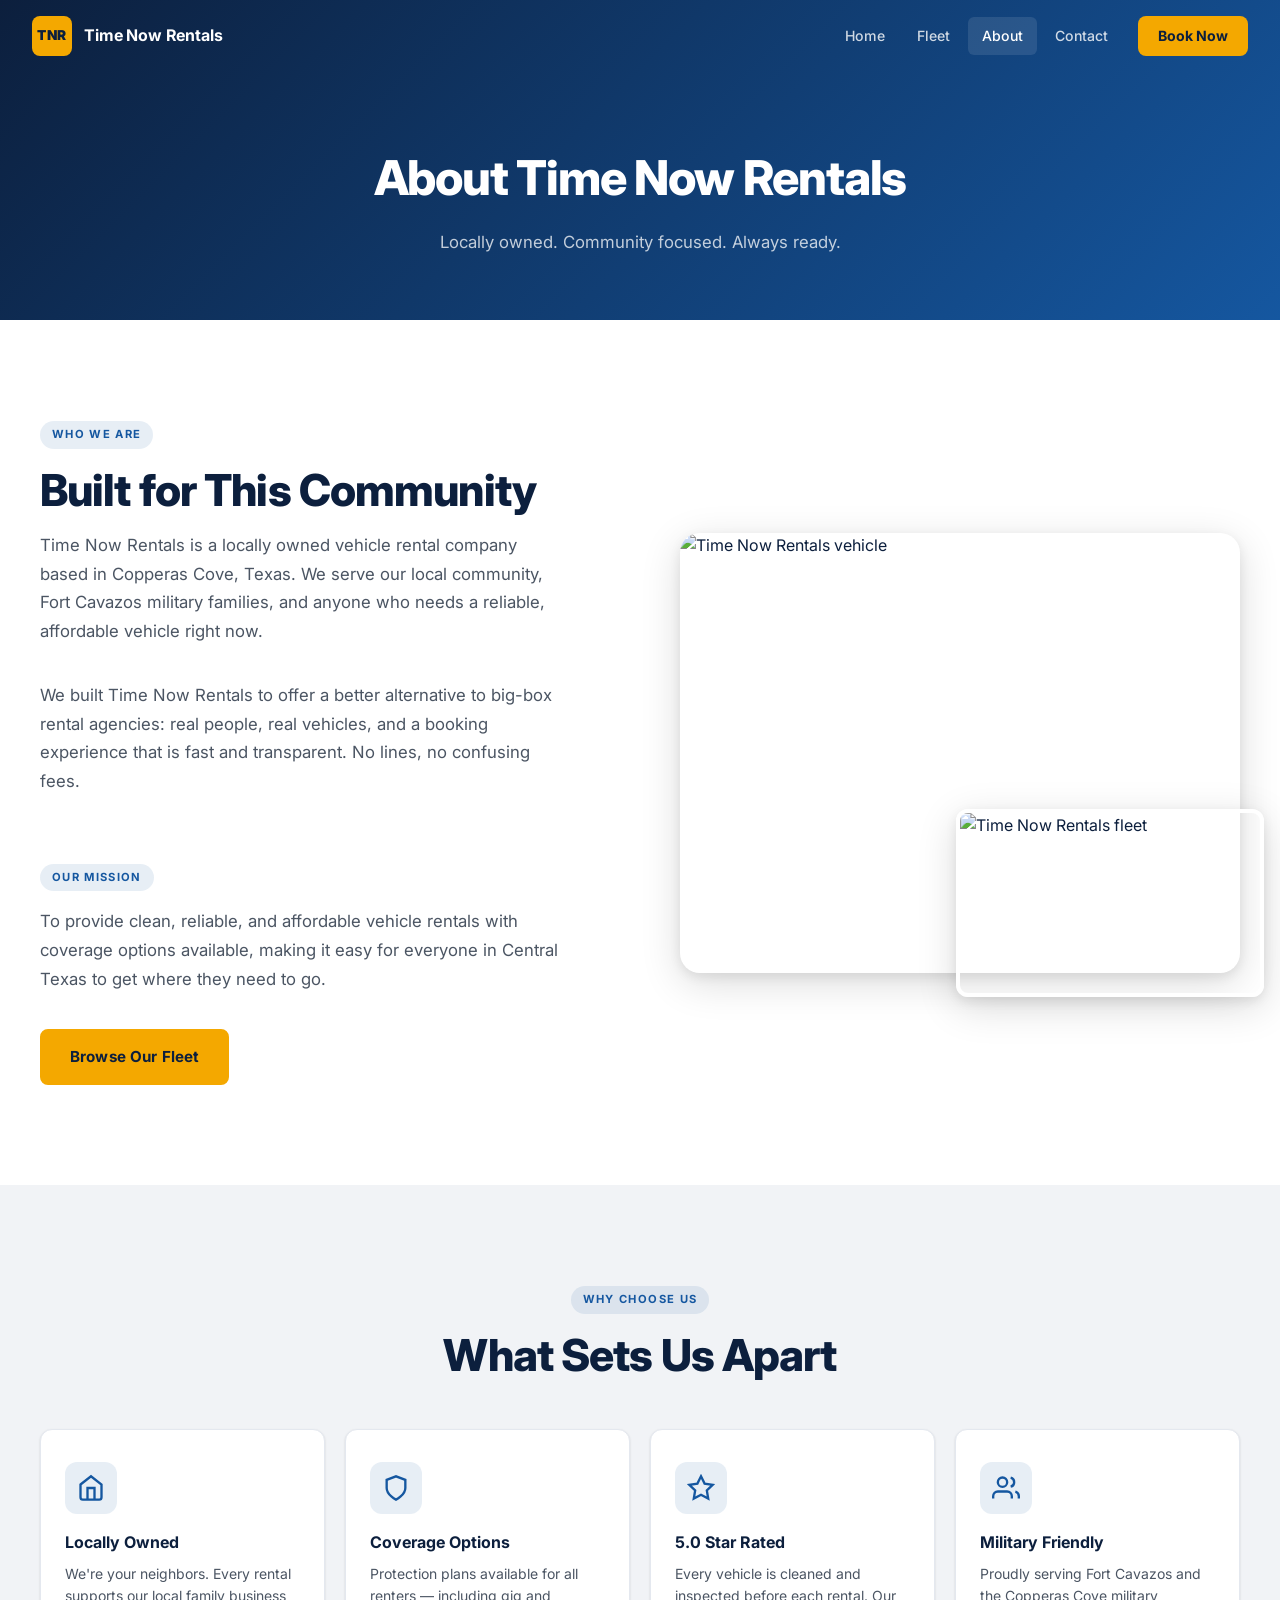
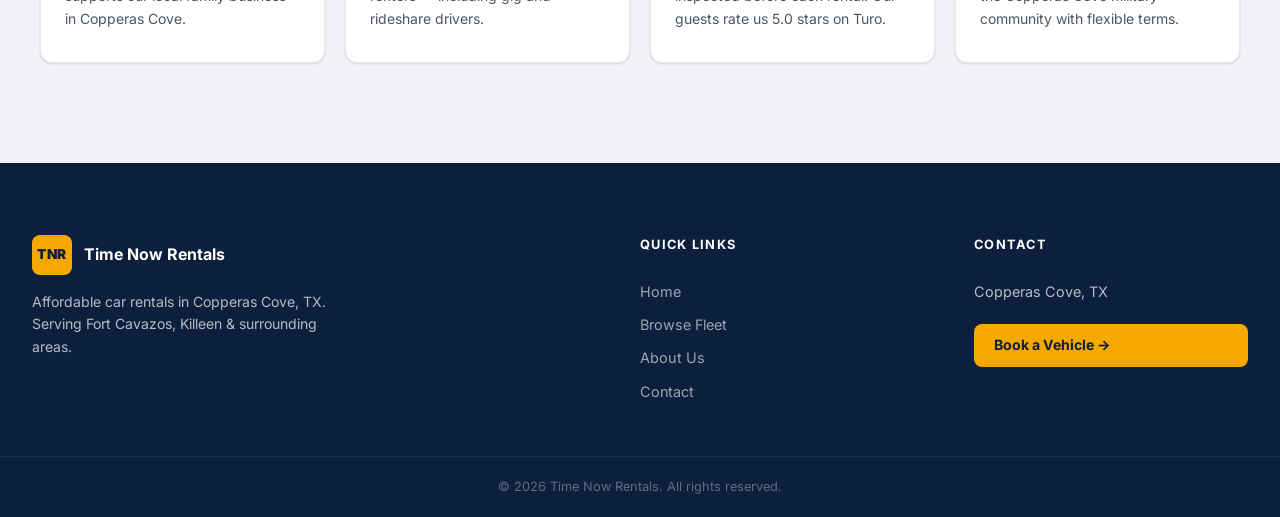
==== commit 1a7cf8d3: "Fix broken vehicle image on about page" ====
--- a/about.html
+++ b/about.html
@@ -1,39 +1,56 @@
 <!DOCTYPE html>
 <html lang="en">
   <head>
-    <meta charset="UTF-8">
-    <meta name="viewport" content="width=device-width, initial-scale=1.0">
-    <title>About Us | Time Now Rentals</title>
-    <meta name="description" content="Time Now Rentals is a locally owned car rental company in Copperas Cove, TX. Serving Fort Cavazos military families, travelers, and the Central Texas community with clean, affordable vehicles.">
-    <link rel="canonical" href="https://timenowrentals.com/about.html">
+  <meta charset="UTF-8">
+  <meta name="viewport" content="width=device-width, initial-scale=1.0">
 
-    <!-- Open Graph -->
-    <meta property="og:type" content="website">
-    <meta property="og:site_name" content="Time Now Rentals">
-    <meta property="og:title" content="About Us | Time Now Rentals">
-    <meta property="og:description" content="Locally owned car rentals in Copperas Cove, TX. Serving Fort Cavazos military families and the Central Texas community.">
-    <meta property="og:url" content="https://timenowrentals.com/about.html">
-    <meta property="og:image" content="https://res.cloudinary.com/outdoorsy/image/upload/t_odw,a_exif,q_auto,f_auto,w_1200,h_630,c_fill/v1775086304/p/rentals/513238/images/xc4bdpvxe1ckhvgntpgz.jpg">
-    <meta property="og:locale" content="en_US">
+  <!-- Primary SEO -->
+  <title>About Us | Time Now Rentals — Locally Owned Car Rentals in Copperas Cove, TX</title>
+  <meta name="description" content="Time Now Rentals is a locally owned car rental company in Copperas Cove, TX. We serve Fort Cavazos military families, Killeen residents & Central Texas. No lines, no fees, just clean vehicles.">
+  <meta name="keywords" content="about Time Now Rentals, locally owned car rental Copperas Cove TX, military friendly car rental Fort Cavazos, car rental company Killeen Texas, small business car rental Central Texas">
+  <link rel="canonical" href="https://timenowrentals.com/about.html">
 
-    <!-- Twitter Card -->
-    <meta name="twitter:card" content="summary_large_image">
-    <meta name="twitter:title" content="About Us | Time Now Rentals">
-    <meta name="twitter:description" content="Locally owned car rentals in Copperas Cove, TX. Serving Fort Cavazos and Central Texas.">
-    <meta name="twitter:image" content="https://res.cloudinary.com/outdoorsy/image/upload/t_odw,a_exif,q_auto,f_auto,w_1200,h_630,c_fill/v1775086304/p/rentals/513238/images/xc4bdpvxe1ckhvgntpgz.jpg">
+  <!-- Open Graph -->
+  <meta property="og:type" content="website">
+  <meta property="og:url" content="https://timenowrentals.com/about.html">
+  <meta property="og:title" content="About Time Now Rentals — Locally Owned Car Rentals in Copperas Cove, TX">
+  <meta property="og:description" content="Locally owned and community-focused. Time Now Rentals serves Fort Cavazos, Killeen & Copperas Cove, TX with clean, affordable vehicles.">
+  <meta property="og:image" content="https://res.cloudinary.com/outdoorsy/image/upload/t_odw,a_exif,q_auto,f_auto,w_1200,h_630,c_fill/v1775086550/p/rentals/513238/images/hoom2nwshmah9omjgcvp.jpg">
+  <meta property="og:site_name" content="Time Now Rentals">
+  <meta property="og:locale" content="en_US">
 
-    <!-- Additional SEO -->
-    <meta name="robots" content="index, follow">
-    <meta name="geo.region" content="US-TX">
-    <meta name="geo.placename" content="Copperas Cove">
-    <meta name="theme-color" content="#0c1f3d">
+  <!-- Twitter Card -->
+  <meta name="twitter:card" content="summary_large_image">
+  <meta name="twitter:title" content="About Time Now Rentals — Locally Owned Car Rentals, Copperas Cove TX">
+  <meta name="twitter:description" content="Locally owned and community-focused vehicle rentals in Copperas Cove, TX. Serving Fort Cavazos & Killeen.">
+  <meta name="twitter:image" content="https://res.cloudinary.com/outdoorsy/image/upload/t_odw,a_exif,q_auto,f_auto,w_1200,h_630,c_fill/v1775086550/p/rentals/513238/images/hoom2nwshmah9omjgcvp.jpg">
 
-    <link rel="preconnect" href="https://fonts.googleapis.com">
-    <link rel="preconnect" href="https://fonts.gstatic.com" crossorigin>
-    <link href="https://fonts.googleapis.com/css2?family=Inter:wght@300;400;500;600;700;800;900&display=swap" rel="stylesheet">
-    <link rel="stylesheet" href="style.css">
-    <link rel="icon" type="image/svg+xml" href="data:image/svg+xml,<svg xmlns='http://www.w3.org/2000/svg' viewBox='0 0 100 100'><rect width='100' height='100' rx='16' fill='%23f4a800'/><text x='50' y='68' font-family='Arial,sans-serif' font-size='42' font-weight='900' text-anchor='middle' fill='%230c1f3d'>TNR</text></svg>">
-  </head>
+  <!-- Additional SEO -->
+  <meta name="robots" content="index, follow, max-image-preview:large, max-snippet:-1">
+  <meta name="author" content="Time Now Rentals">
+  <meta name="geo.region" content="US-TX">
+  <meta name="geo.placename" content="Copperas Cove, Texas">
+
+  <!-- Fonts & Styles -->
+  <link rel="preconnect" href="https://fonts.googleapis.com">
+  <link rel="preconnect" href="https://fonts.gstatic.com" crossorigin>
+  <link href="https://fonts.googleapis.com/css2?family=Inter:wght@300;400;500;600;700;800;900&display=swap" rel="stylesheet">
+  <link rel="stylesheet" href="style.css">
+
+  <!-- Favicon -->
+  <link rel="icon" type="image/svg+xml" href="favicon.svg">
+  <link rel="alternate icon" href="favicon.ico">
+  <link rel="apple-touch-icon" href="favicon.svg">
+
+  <!-- Google Analytics GA4 -->
+  <script async src="https://www.googletagmanager.com/gtag/js?id=G-KTR6MY8BYP"></script>
+  <script>
+    window.dataLayer = window.dataLayer || [];
+    function gtag(){dataLayer.push(arguments);}
+    gtag('js', new Date());
+    gtag('config', 'G-KTR6MY8BYP');
+  </script>
+</head>
 <body>
 
   <!-- NAV -->
@@ -76,10 +93,10 @@
       </div>
       <div class="why-visual">
         <div class="why-photo-main">
-          <img src="https://res.cloudinary.com/outdoorsy/image/upload/t_odw,a_exif,q_auto,f_auto,w_600,h_400,c_fill/v1775086304/p/rentals/513238/images/xc4bdpvxe1ckhvgntpgz.jpg" alt="Time Now Rentals vehicle" loading="lazy">
+          <img src="https://res.cloudinary.com/outdoorsy/image/upload/t_odw,a_exif,q_auto,f_auto,w_600,h_400,c_fill/v1775086550/p/rentals/513238/images/hoom2nwshmah9omjgcvp.jpg" alt="Time Now Rentals vehicle">
         </div>
         <div class="why-photo-float">
-          <img src="https://res.cloudinary.com/outdoorsy/image/upload/t_odw,a_exif,q_auto,f_auto,w_400,h_280,c_fill/v1775086304/p/rentals/513239/images/hpvhsuef1djvm62ltnlu.jpg" alt="Time Now Rentals fleet" loading="lazy">
+          <img src="https://res.cloudinary.com/outdoorsy/image/upload/t_odw,a_exif,q_auto,f_auto,w_400,h_280,c_fill/v1775086304/p/rentals/513239/images/hpvhsuef1djvm62ltnlu.jpg" alt="Time Now Rentals fleet">
         </div>
       </div>
     </div>
@@ -143,7 +160,6 @@
       <div class="footer-contact">
         <h4>Contact</h4>
         <p>Copperas Cove, TX</p>
-        <a href="tel:2542781168">(254) 278-1168</a>
         <a href="fleet.html" class="footer-cta">Book a Vehicle &rarr;</a>
       </div>
     </div>
@@ -151,30 +167,6 @@
       <p>&copy; 2026 Time Now Rentals. All rights reserved.</p>
     </div>
   </footer>
-
-  <!-- JSON-LD Structured Data -->
-  <script type="application/ld+json">
-  {
-    "@context": "https://schema.org",
-    "@type": "AutoRental",
-    "name": "Time Now Rentals",
-    "url": "https://timenowrentals.com",
-    "telephone": "+1-254-278-1168",
-    "description": "Locally owned car rental company in Copperas Cove, TX. Serving Fort Cavazos military families and the Central Texas community.",
-    "address": {
-      "@type": "PostalAddress",
-      "addressLocality": "Copperas Cove",
-      "addressRegion": "TX",
-      "addressCountry": "US"
-    },
-    "aggregateRating": {
-      "@type": "AggregateRating",
-      "ratingValue": "5.0",
-      "bestRating": "5",
-      "ratingCount": "42"
-    }
-  }
-  </script>
 
   <script>
     const header = document.getElementById('siteHeader');
--- a/style.css
+++ b/style.css
@@ -25,6 +25,31 @@
 }
 
 *, *::before, *::after { box-sizing: border-box; margin: 0; padding: 0; }
+
+/* ---- SKIP LINK (WCAG) ---- */
+.skip-link {
+     position: absolute;
+     top: -100%;
+     left: 16px;
+     z-index: 9999;
+     background: var(--gold);
+     color: var(--navy);
+     font-weight: 700;
+     font-size: 0.9rem;
+     padding: 12px 24px;
+     border-radius: 0 0 8px 8px;
+     text-decoration: none;
+     transition: top 0.15s;
+}
+.skip-link:focus {
+     top: 0;
+}
+
+/* ---- FOCUS VISIBLE (WCAG) ---- */
+:focus-visible {
+     outline: 3px solid var(--gold);
+     outline-offset: 2px;
+}
 
 html { scroll-behavior: smooth; -webkit-text-size-adjust: 100%; }
 
@@ -946,128 +971,3 @@
      .hero-stat-divider { width: 100%; height: 1px; }
      .hero-stat { padding: 12px 0; flex-direction: row; justify-content: space-between; width: 100%; }
 }
-
-
-/* =============================================
-   LIST YOUR CAR SECTION
-   ============================================= */
-.list-car-section {
-  padding: 96px 0;
-  background: linear-gradient(135deg, #0c1f3d 0%, #1557a0 100%);
-  color: #fff;
-}
-.list-car-inner {
-  max-width: 1160px;
-  margin: 0 auto;
-  padding: 0 24px;
-  display: grid;
-  grid-template-columns: 1fr 1fr;
-  gap: 64px;
-  align-items: center;
-}
-.list-car-text .section-tag {
-  display: inline-block;
-  background: rgba(255,255,255,0.15);
-  color: #fbbf24;
-  font-size: 0.75rem;
-  font-weight: 700;
-  letter-spacing: 0.08em;
-  text-transform: uppercase;
-  padding: 4px 12px;
-  border-radius: 999px;
-  margin-bottom: 16px;
-}
-.list-car-text .section-title {
-  color: #fff;
-  margin-bottom: 16px;
-}
-.list-car-desc {
-  color: rgba(255,255,255,0.8);
-  font-size: 1.05rem;
-  line-height: 1.7;
-  margin-bottom: 32px;
-}
-.list-car-perks {
-  list-style: none;
-  padding: 0;
-  margin: 0 0 36px 0;
-  display: flex;
-  flex-direction: column;
-  gap: 20px;
-}
-.list-car-perks li {
-  display: flex;
-  align-items: flex-start;
-  gap: 16px;
-}
-.perk-icon {
-  font-size: 1.5rem;
-  line-height: 1;
-  flex-shrink: 0;
-  margin-top: 2px;
-}
-.list-car-perks li div:last-child {
-  display: flex;
-  flex-direction: column;
-  gap: 2px;
-}
-.list-car-perks li strong {
-  color: #fff;
-  font-size: 0.95rem;
-  font-weight: 700;
-}
-.list-car-perks li span {
-  color: rgba(255,255,255,0.65);
-  font-size: 0.875rem;
-}
-.list-car-visual {
-  position: relative;
-}
-.list-car-img-wrap {
-  border-radius: 16px;
-  overflow: hidden;
-  box-shadow: 0 24px 48px rgba(0,0,0,0.4);
-}
-.list-car-img-wrap img {
-  width: 100%;
-  height: 360px;
-  object-fit: cover;
-  display: block;
-}
-.list-car-badge {
-  position: absolute;
-  bottom: -20px;
-  left: 24px;
-  background: #fbbf24;
-  color: #0c1f3d;
-  border-radius: 12px;
-  padding: 16px 20px;
-  display: flex;
-  align-items: center;
-  gap: 12px;
-  box-shadow: 0 8px 24px rgba(0,0,0,0.3);
-}
-.badge-num {
-  font-size: 2rem;
-  font-weight: 900;
-  line-height: 1;
-}
-.badge-label {
-  font-size: 0.8rem;
-  font-weight: 700;
-  line-height: 1.3;
-  text-transform: uppercase;
-  letter-spacing: 0.04em;
-}
-@media (max-width: 768px) {
-  .list-car-inner {
-    grid-template-columns: 1fr;
-    gap: 48px;
-  }
-  .list-car-img-wrap img {
-    height: 240px;
-  }
-  .list-car-badge {
-    bottom: -16px;
-  }
-}
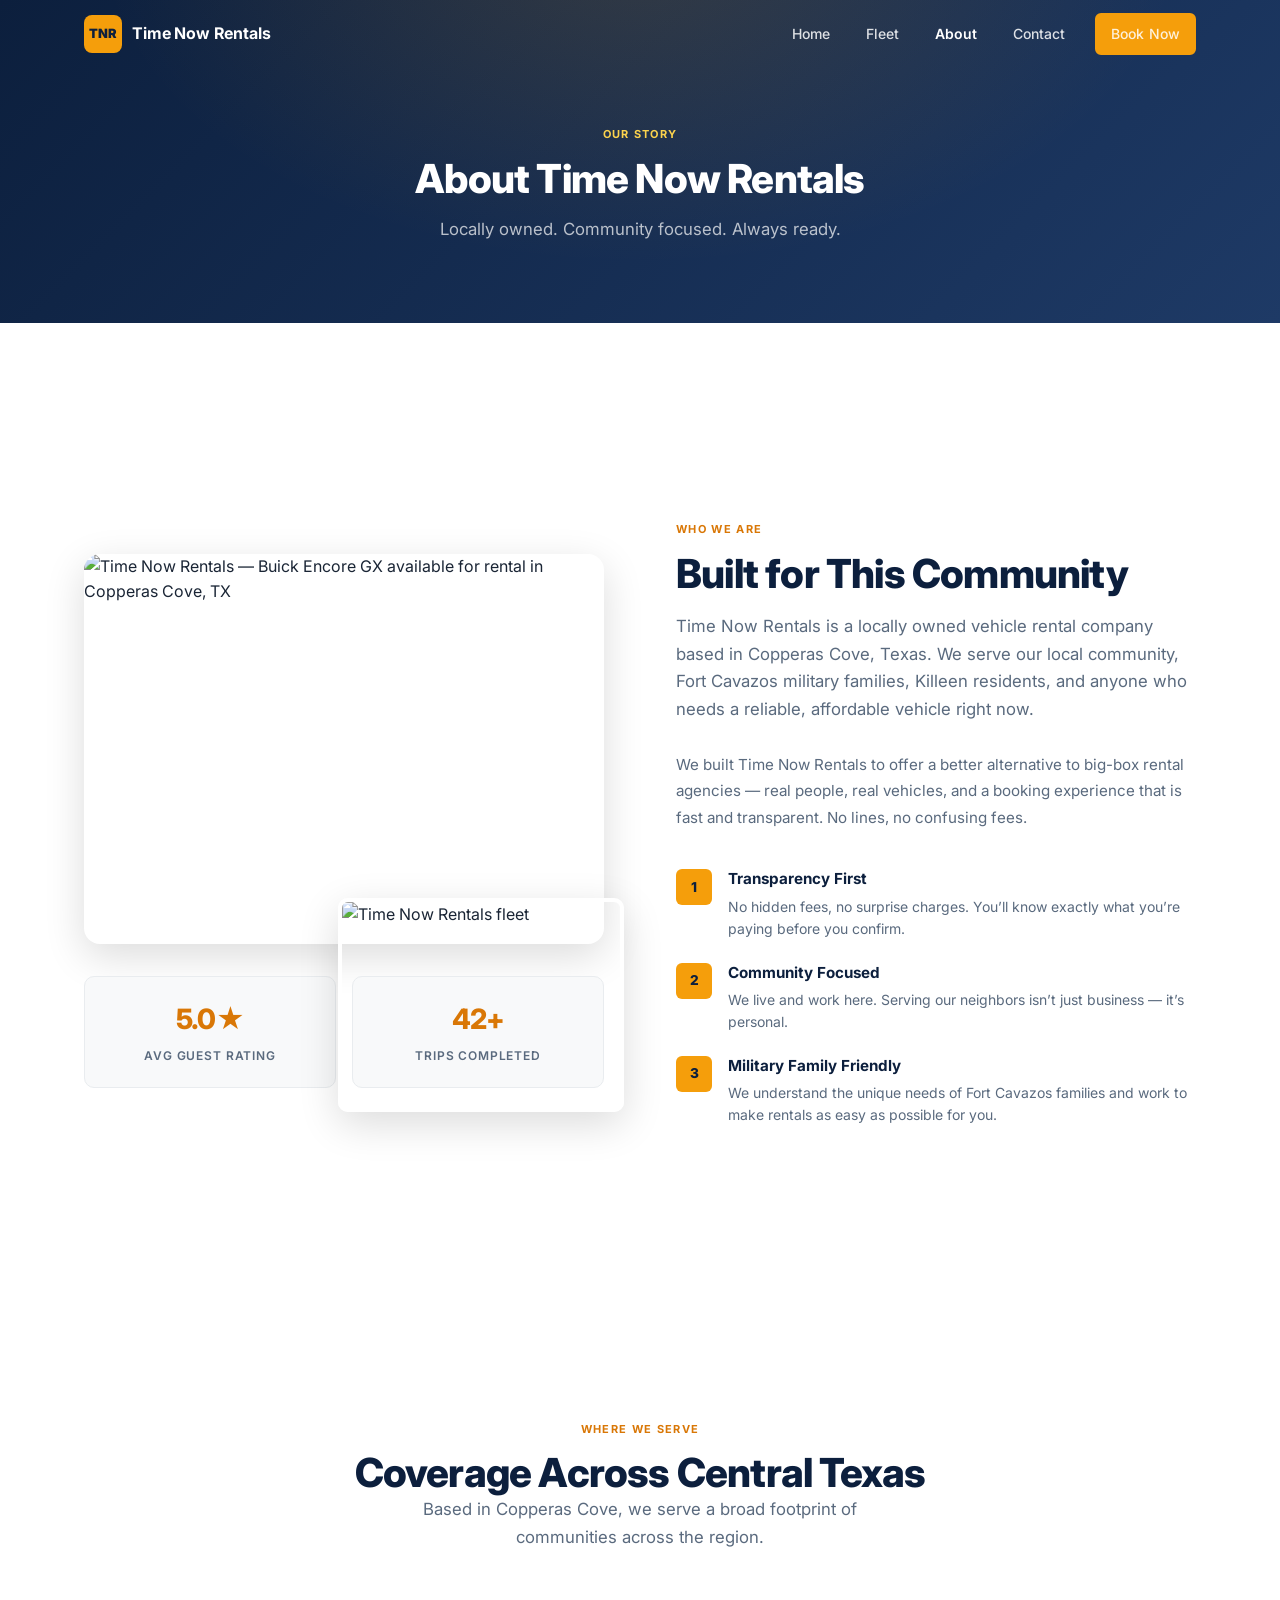
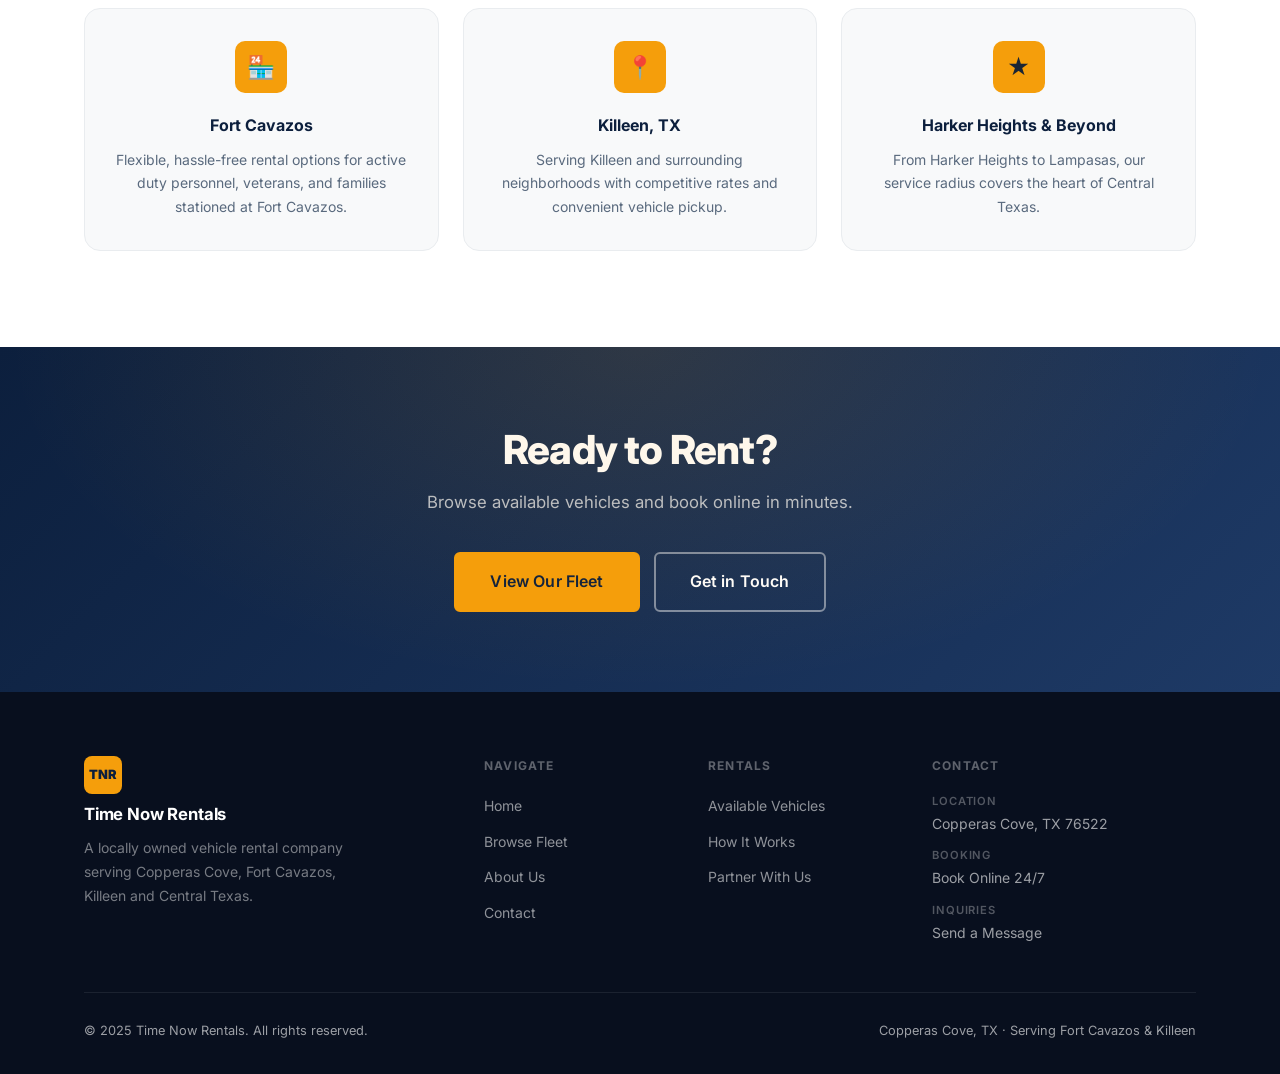
==== commit bc4a6f61: "Complete professional redesign of about.html" ====
--- a/about.html
+++ b/about.html
@@ -1,20 +1,20 @@
 <!DOCTYPE html>
 <html lang="en">
-  <head>
+<head>
   <meta charset="UTF-8">
   <meta name="viewport" content="width=device-width, initial-scale=1.0">
 
   <!-- Primary SEO -->
   <title>About Us | Time Now Rentals — Locally Owned Car Rentals in Copperas Cove, TX</title>
-  <meta name="description" content="Time Now Rentals is a locally owned car rental company in Copperas Cove, TX. We serve Fort Cavazos military families, Killeen residents & Central Texas. No lines, no fees, just clean vehicles.">
+  <meta name="description" content="Time Now Rentals is a locally owned car rental company in Copperas Cove, TX. We serve Fort Cavazos military families, Killeen residents and Central Texas. No lines, no fees, just clean vehicles.">
   <meta name="keywords" content="about Time Now Rentals, locally owned car rental Copperas Cove TX, military friendly car rental Fort Cavazos, car rental company Killeen Texas, small business car rental Central Texas">
   <link rel="canonical" href="https://timenowrentals.com/about.html">
 
   <!-- Open Graph -->
   <meta property="og:type" content="website">
   <meta property="og:url" content="https://timenowrentals.com/about.html">
-  <meta property="og:title" content="About Time Now Rentals — Locally Owned Car Rentals in Copperas Cove, TX">
-  <meta property="og:description" content="Locally owned and community-focused. Time Now Rentals serves Fort Cavazos, Killeen & Copperas Cove, TX with clean, affordable vehicles.">
+  <meta property="og:title" content="About Time Now Rentals — Locally Owned Car Rentals, Copperas Cove, TX">
+  <meta property="og:description" content="Locally owned and community-focused. Time Now Rentals serves Fort Cavazos, Killeen &amp; Copperas Cove, TX with clean, affordable vehicles.">
   <meta property="og:image" content="https://res.cloudinary.com/outdoorsy/image/upload/t_odw,a_exif,q_auto,f_auto,w_1200,h_630,c_fill/v1775086550/p/rentals/513238/images/hoom2nwshmah9omjgcvp.jpg">
   <meta property="og:site_name" content="Time Now Rentals">
   <meta property="og:locale" content="en_US">
@@ -22,27 +22,28 @@
   <!-- Twitter Card -->
   <meta name="twitter:card" content="summary_large_image">
   <meta name="twitter:title" content="About Time Now Rentals — Locally Owned Car Rentals, Copperas Cove TX">
-  <meta name="twitter:description" content="Locally owned and community-focused vehicle rentals in Copperas Cove, TX. Serving Fort Cavazos & Killeen.">
+  <meta name="twitter:description" content="Locally owned and community-focused vehicle rentals in Copperas Cove, TX. Serving Fort Cavazos &amp; Killeen.">
   <meta name="twitter:image" content="https://res.cloudinary.com/outdoorsy/image/upload/t_odw,a_exif,q_auto,f_auto,w_1200,h_630,c_fill/v1775086550/p/rentals/513238/images/hoom2nwshmah9omjgcvp.jpg">
 
   <!-- Additional SEO -->
   <meta name="robots" content="index, follow, max-image-preview:large, max-snippet:-1">
-  <meta name="author" content="Time Now Rentals">
   <meta name="geo.region" content="US-TX">
-  <meta name="geo.placename" content="Copperas Cove, Texas">
-
-  <!-- Fonts & Styles -->
-  <link rel="preconnect" href="https://fonts.googleapis.com">
-  <link rel="preconnect" href="https://fonts.gstatic.com" crossorigin>
-  <link href="https://fonts.googleapis.com/css2?family=Inter:wght@300;400;500;600;700;800;900&display=swap" rel="stylesheet">
-  <link rel="stylesheet" href="style.css">
+  <meta name="geo.placename" content="Copperas Cove">
 
   <!-- Favicon -->
   <link rel="icon" type="image/svg+xml" href="favicon.svg">
   <link rel="alternate icon" href="favicon.ico">
   <link rel="apple-touch-icon" href="favicon.svg">
 
-  <!-- Google Analytics GA4 -->
+  <!-- Fonts -->
+  <link rel="preconnect" href="https://fonts.googleapis.com">
+  <link rel="preconnect" href="https://fonts.gstatic.com" crossorigin>
+  <link href="https://fonts.googleapis.com/css2?family=Inter:wght@300;400;500;600;700;800;900&display=swap" rel="stylesheet">
+
+  <!-- Styles -->
+  <link rel="stylesheet" href="style.css">
+
+  <!-- Analytics -->
   <script async src="https://www.googletagmanager.com/gtag/js?id=G-KTR6MY8BYP"></script>
   <script>
     window.dataLayer = window.dataLayer || [];
@@ -53,130 +54,195 @@
 </head>
 <body>
 
-  <!-- NAV -->
-  <header class="site-header scrolled" id="siteHeader">
+  <!-- ── Navigation ── -->
+  <header class="site-header scrolled" id="site-header">
     <div class="header-inner">
       <a href="index.html" class="brand">
         <div class="brand-badge">TNR</div>
         <span class="brand-name">Time Now Rentals</span>
       </a>
-      <nav class="main-nav" id="mainNav">
-        <a href="index.html" class="nav-link">Home</a>
-        <a href="fleet.html" class="nav-link">Fleet</a>
-        <a href="about.html" class="nav-link active">About</a>
-        <a href="contact.html" class="nav-link">Contact</a>
-        <a href="fleet.html" class="nav-cta">Book Now</a>
+      <nav aria-label="Main navigation">
+        <ul class="nav-links">
+          <li><a href="index.html">Home</a></li>
+          <li><a href="fleet.html">Fleet</a></li>
+          <li><a href="about.html" class="active">About</a></li>
+          <li><a href="contact.html">Contact</a></li>
+          <li class="nav-cta"><a href="fleet.html" class="btn btn-primary">Book Now</a></li>
+        </ul>
       </nav>
-      <button class="nav-burger" id="navBurger" aria-label="Toggle menu">
-        <span></span><span></span><span></span>
-      </button>
     </div>
   </header>
 
-  <!-- PAGE HERO -->
+  <!-- ── Page Hero ── -->
   <div class="page-hero">
-    <h1>About Time Now Rentals</h1>
-    <p>Locally owned. Community focused. Always ready.</p>
+    <div class="container">
+      <div class="page-hero-content">
+        <span class="section-eyebrow" style="color: var(--gold-light);">Our Story</span>
+        <h1 class="section-title" style="color: var(--white); margin-bottom: 14px;">About Time Now Rentals</h1>
+        <p class="section-subtitle" style="color: rgba(255,255,255,.7); margin: 0 auto;">Locally owned. Community focused. Always ready.</p>
+      </div>
+    </div>
   </div>
 
-  <!-- ABOUT CONTENT -->
-  <section class="why-section">
-    <div class="why-inner">
-      <div class="why-text">
-        <div class="section-label">WHO WE ARE</div>
-        <h2 class="section-title left">Built for This Community</h2>
-        <p class="why-desc">Time Now Rentals is a locally owned vehicle rental company based in Copperas Cove, Texas. We serve our local community, Fort Cavazos military families, and anyone who needs a reliable, affordable vehicle right now.</p>
-        <p class="why-desc">We built Time Now Rentals to offer a better alternative to big-box rental agencies: real people, real vehicles, and a booking experience that is fast and transparent. No lines, no confusing fees.</p>
-        <div class="section-label" style="margin-top: 2rem;">OUR MISSION</div>
-        <p class="why-desc">To provide clean, reliable, and affordable vehicle rentals with coverage options available, making it easy for everyone in Central Texas to get where they need to go.</p>
-        <a href="fleet.html" class="btn-primary">Browse Our Fleet</a>
-      </div>
-      <div class="why-visual">
-        <div class="why-photo-main">
-          <img src="https://res.cloudinary.com/outdoorsy/image/upload/t_odw,a_exif,q_auto,f_auto,w_600,h_400,c_fill/v1775086550/p/rentals/513238/images/hoom2nwshmah9omjgcvp.jpg" alt="Time Now Rentals vehicle">
-        </div>
-        <div class="why-photo-float">
-          <img src="https://res.cloudinary.com/outdoorsy/image/upload/t_odw,a_exif,q_auto,f_auto,w_400,h_280,c_fill/v1775086304/p/rentals/513239/images/hpvhsuef1djvm62ltnlu.jpg" alt="Time Now Rentals fleet">
+  <!-- ── About Section ── -->
+  <section class="section" aria-labelledby="about-heading">
+    <div class="container">
+      <div class="about-grid">
+        <div class="about-visual">
+          <div class="about-photo-main">
+            <img src="https://res.cloudinary.com/outdoorsy/image/upload/t_odw,a_exif,q_auto,f_auto,w_600,h_400,c_fill/v1775086550/p/rentals/513238/images/hoom2nwshmah9omjgcvp.jpg" alt="Time Now Rentals — Buick Encore GX available for rental in Copperas Cove, TX" width="600" height="400">
+          </div>
+          <div class="about-photo-secondary">
+            <img src="https://res.cloudinary.com/outdoorsy/image/upload/t_odw,a_exif,q_auto,f_auto,w_400,h_280,c_fill/v1775086304/p/rentals/513239/images/hpvhsuef1djvm62ltnlu.jpg" alt="Time Now Rentals fleet" loading="lazy" width="400" height="280">
+          </div>
+          <div class="about-stats">
+            <div class="about-stat">
+              <span class="about-stat-value">5.0&#9733;</span>
+              <span class="about-stat-label">Avg Guest Rating</span>
+            </div>
+            <div class="about-stat">
+              <span class="about-stat-value">42+</span>
+              <span class="about-stat-label">Trips Completed</span>
+            </div>
+          </div>
+        </div>
+        <div>
+          <span class="section-eyebrow">Who We Are</span>
+          <h2 class="section-title" id="about-heading" style="margin-bottom: 16px;">Built for This Community</h2>
+          <p class="section-subtitle" style="margin-bottom: 28px;">Time Now Rentals is a locally owned vehicle rental company based in Copperas Cove, Texas. We serve our local community, Fort Cavazos military families, Killeen residents, and anyone who needs a reliable, affordable vehicle right now.</p>
+          <p style="font-size: .95rem; color: var(--text-light); line-height: 1.75; margin-bottom: 32px;">We built Time Now Rentals to offer a better alternative to big-box rental agencies — real people, real vehicles, and a booking experience that is fast and transparent. No lines, no confusing fees.</p>
+          <div class="about-values">
+            <div class="about-value">
+              <div class="about-value-num">1</div>
+              <div>
+                <div class="about-value-title">Transparency First</div>
+                <div class="about-value-desc">No hidden fees, no surprise charges. You&rsquo;ll know exactly what you&rsquo;re paying before you confirm.</div>
+              </div>
+            </div>
+            <div class="about-value">
+              <div class="about-value-num">2</div>
+              <div>
+                <div class="about-value-title">Community Focused</div>
+                <div class="about-value-desc">We live and work here. Serving our neighbors isn&rsquo;t just business — it&rsquo;s personal.</div>
+              </div>
+            </div>
+            <div class="about-value">
+              <div class="about-value-num">3</div>
+              <div>
+                <div class="about-value-title">Military Family Friendly</div>
+                <div class="about-value-desc">We understand the unique needs of Fort Cavazos families and work to make rentals as easy as possible for you.</div>
+              </div>
+            </div>
+          </div>
         </div>
       </div>
     </div>
   </section>
 
-  <!-- HIGHLIGHTS -->
-  <section class="serve-section">
-    <div class="serve-inner">
-      <div class="section-label">WHY CHOOSE US</div>
-      <h2 class="section-title">What Sets Us Apart</h2>
+  <!-- ── Service Areas ── -->
+  <section class="serve-section section section-alt" aria-labelledby="areas-heading">
+    <div class="container">
+      <div class="section-header centered">
+        <span class="section-eyebrow">Where We Serve</span>
+        <h2 class="section-title" id="areas-heading">Coverage Across Central Texas</h2>
+        <p class="section-subtitle">Based in Copperas Cove, we serve a broad footprint of communities across the region.</p>
+      </div>
       <div class="serve-grid">
         <div class="serve-card">
-          <div class="serve-icon">
-            <svg width="28" height="28" viewBox="0 0 24 24" fill="none" stroke="currentColor" stroke-width="2"><path d="M3 9l9-7 9 7v11a2 2 0 01-2 2H5a2 2 0 01-2-2z"/><polyline points="9 22 9 12 15 12 15 22"/></svg>
-          </div>
-          <h3>Locally Owned</h3>
-          <p>We're your neighbors. Every rental supports our local family business in Copperas Cove.</p>
+          <div class="serve-icon">&#127978;</div>
+          <h3>Fort Cavazos</h3>
+          <p>Flexible, hassle-free rental options for active duty personnel, veterans, and families stationed at Fort Cavazos.</p>
         </div>
         <div class="serve-card">
-          <div class="serve-icon">
-            <svg width="28" height="28" viewBox="0 0 24 24" fill="none" stroke="currentColor" stroke-width="2"><path d="M12 22s8-4 8-10V5l-8-3-8 3v7c0 6 8 10 8 10z"/></svg>
-          </div>
-          <h3>Coverage Options</h3>
-          <p>Protection plans available for all renters — including gig and rideshare drivers.</p>
+          <div class="serve-icon">&#128205;</div>
+          <h3>Killeen, TX</h3>
+          <p>Serving Killeen and surrounding neighborhoods with competitive rates and convenient vehicle pickup.</p>
         </div>
         <div class="serve-card">
-          <div class="serve-icon">
-            <svg width="28" height="28" viewBox="0 0 24 24" fill="none" stroke="currentColor" stroke-width="2"><polygon points="12 2 15.09 8.26 22 9.27 17 14.14 18.18 21.02 12 17.77 5.82 21.02 7 14.14 2 9.27 8.91 8.26 12 2"/></svg>
-          </div>
-          <h3>5.0 Star Rated</h3>
-          <p>Every vehicle is cleaned and inspected before each rental. Our guests rate us 5.0 stars on Turo.</p>
-        </div>
-        <div class="serve-card">
-          <div class="serve-icon">
-            <svg width="28" height="28" viewBox="0 0 24 24" fill="none" stroke="currentColor" stroke-width="2"><path d="M17 21v-2a4 4 0 00-4-4H5a4 4 0 00-4 4v2"/><circle cx="9" cy="7" r="4"/><path d="M23 21v-2a4 4 0 00-3-3.87"/><path d="M16 3.13a4 4 0 010 7.75"/></svg>
-          </div>
-          <h3>Military Friendly</h3>
-          <p>Proudly serving Fort Cavazos and the Copperas Cove military community with flexible terms.</p>
+          <div class="serve-icon">&#9733;</div>
+          <h3>Harker Heights &amp; Beyond</h3>
+          <p>From Harker Heights to Lampasas, our service radius covers the heart of Central Texas.</p>
         </div>
       </div>
     </div>
   </section>
 
-  <!-- FOOTER -->
-  <footer class="site-footer">
-    <div class="footer-inner">
-      <div class="footer-brand">
-        <div class="footer-logo">
-          <div class="brand-badge">TNR</div>
-          <span>Time Now Rentals</span>
-        </div>
-        <p>Affordable car rentals in Copperas Cove, TX. Serving Fort Cavazos, Killeen &amp; surrounding areas.</p>
-      </div>
-      <div class="footer-links">
-        <h4>Quick Links</h4>
-        <a href="index.html">Home</a>
-        <a href="fleet.html">Browse Fleet</a>
-        <a href="about.html">About Us</a>
-        <a href="contact.html">Contact</a>
-      </div>
-      <div class="footer-contact">
-        <h4>Contact</h4>
-        <p>Copperas Cove, TX</p>
-        <a href="fleet.html" class="footer-cta">Book a Vehicle &rarr;</a>
-      </div>
-    </div>
-    <div class="footer-bottom">
-      <p>&copy; 2026 Time Now Rentals. All rights reserved.</p>
+  <!-- ── CTA ── -->
+  <section class="cta-banner" aria-label="Call to action">
+    <div class="container">
+      <h2 class="section-title">Ready to Rent?</h2>
+      <p class="section-subtitle">Browse available vehicles and book online in minutes.</p>
+      <div class="cta-actions">
+        <a href="fleet.html" class="btn btn-primary btn-lg">View Our Fleet</a>
+        <a href="contact.html" class="btn btn-outline btn-lg">Get in Touch</a>
+      </div>
+    </div>
+  </section>
+
+  <!-- ── Footer ── -->
+  <footer class="site-footer" role="contentinfo">
+    <div class="container">
+      <div class="footer-grid">
+        <div class="footer-brand">
+          <a href="index.html" class="brand">
+            <div class="brand-badge">TNR</div>
+          </a>
+          <span class="brand-name">Time Now Rentals</span>
+          <p>A locally owned vehicle rental company serving Copperas Cove, Fort Cavazos, Killeen and Central Texas.</p>
+        </div>
+        <div class="footer-col">
+          <h4>Navigate</h4>
+          <ul>
+            <li><a href="index.html">Home</a></li>
+            <li><a href="fleet.html">Browse Fleet</a></li>
+            <li><a href="about.html">About Us</a></li>
+            <li><a href="contact.html">Contact</a></li>
+          </ul>
+        </div>
+        <div class="footer-col">
+          <h4>Rentals</h4>
+          <ul>
+            <li><a href="fleet.html">Available Vehicles</a></li>
+            <li><a href="fleet.html">How It Works</a></li>
+            <li><a href="contact.html?inquiry=list-car">Partner With Us</a></li>
+          </ul>
+        </div>
+        <div class="footer-col">
+          <h4>Contact</h4>
+          <div class="footer-contact">
+            <div class="footer-contact-item">
+              <div>
+                <span class="fi-label">Location</span>
+                <span>Copperas Cove, TX 76522</span>
+              </div>
+            </div>
+            <div class="footer-contact-item">
+              <div>
+                <span class="fi-label">Booking</span>
+                <a href="fleet.html">Book Online 24/7</a>
+              </div>
+            </div>
+            <div class="footer-contact-item">
+              <div>
+                <span class="fi-label">Inquiries</span>
+                <a href="contact.html">Send a Message</a>
+              </div>
+            </div>
+          </div>
+        </div>
+      </div>
+      <div class="footer-bottom">
+        <span>&copy; 2025 Time Now Rentals. All rights reserved.</span>
+        <span>Copperas Cove, TX &middot; Serving Fort Cavazos &amp; Killeen</span>
+      </div>
     </div>
   </footer>
 
   <script>
-    const header = document.getElementById('siteHeader');
+    const header = document.getElementById('site-header');
     window.addEventListener('scroll', () => {
-      header.classList.toggle('scrolled', window.scrollY > 60);
-    });
-    document.getElementById('navBurger').addEventListener('click', () => {
-      document.getElementById('mainNav').classList.toggle('open');
-      document.getElementById('navBurger').classList.toggle('open');
-    });
+      header.classList.toggle('scrolled', window.scrollY > 40);
+    }, { passive: true });
   </script>
 
 </body>
--- a/style.css
+++ b/style.css
@@ -1,973 +1,939 @@
-/* ========================================
-   TIME NOW RENTALS — ENTERPRISE STYLESHEET
-   ======================================== */
+/* =============================================
+   TIME NOW RENTALS — PROFESSIONAL STYLESHEET
+   Clean, modern car rental brand design
+   ============================================= */
+
+/* ── Reset & Base ── */
+*, *::before, *::after { box-sizing: border-box; margin: 0; padding: 0; }
 
 :root {
-     --navy: #0c1f3d;
-     --blue: #1557a0;
-     --blue-light: #1e6fc5;
-     --gold: #f4a800;
-     --gold-dark: #d4900a;
-     --white: #ffffff;
-     --off-white: #f8f9fb;
-     --gray-100: #f1f3f6;
-     --gray-200: #e4e8ef;
-     --gray-400: #9ca3af;
-     --gray-600: #4b5563;
-     --gray-800: #1f2937;
-     --text: #0c1f3d;
-     --radius: 12px;
-     --radius-lg: 20px;
-     --shadow-sm: 0 1px 3px rgba(0,0,0,.08), 0 1px 2px rgba(0,0,0,.06);
-     --shadow-md: 0 4px 16px rgba(0,0,0,.10), 0 2px 6px rgba(0,0,0,.07);
-     --shadow-lg: 0 10px 40px rgba(0,0,0,.14), 0 4px 12px rgba(0,0,0,.08);
-     --transition: 0.22s cubic-bezier(.4,0,.2,1);
-}
-
-*, *::before, *::after { box-sizing: border-box; margin: 0; padding: 0; }
-
-/* ---- SKIP LINK (WCAG) ---- */
-.skip-link {
-     position: absolute;
-     top: -100%;
-     left: 16px;
-     z-index: 9999;
-     background: var(--gold);
-     color: var(--navy);
-     font-weight: 700;
-     font-size: 0.9rem;
-     padding: 12px 24px;
-     border-radius: 0 0 8px 8px;
-     text-decoration: none;
-     transition: top 0.15s;
-}
-.skip-link:focus {
-     top: 0;
-}
-
-/* ---- FOCUS VISIBLE (WCAG) ---- */
-:focus-visible {
-     outline: 3px solid var(--gold);
-     outline-offset: 2px;
-}
-
-html { scroll-behavior: smooth; -webkit-text-size-adjust: 100%; }
+  --navy:      #0c1f3d;
+  --navy-mid:  #162d52;
+  --navy-light:#1e3a66;
+  --gold:      #f59e0b;
+  --gold-dark: #d97706;
+  --gold-light:#fcd34d;
+  --white:     #ffffff;
+  --off-white: #f8f9fa;
+  --gray-100:  #f1f3f5;
+  --gray-200:  #e9ecef;
+  --gray-400:  #adb5bd;
+  --gray-500:  #868e96;
+  --gray-700:  #495057;
+  --gray-900:  #212529;
+  --text:      #1a2535;
+  --text-light:#5a6a7e;
+  --radius-sm: 6px;
+  --radius:    10px;
+  --radius-lg: 16px;
+  --radius-xl: 24px;
+  --shadow-sm: 0 1px 4px rgba(0,0,0,.06);
+  --shadow:    0 4px 16px rgba(0,0,0,.10);
+  --shadow-lg: 0 12px 40px rgba(0,0,0,.14);
+  --transition: .22s ease;
+  --max-w:     1160px;
+}
+
+html { scroll-behavior: smooth; -webkit-font-smoothing: antialiased; }
 
 body {
-     font-family: 'Inter', -apple-system, BlinkMacSystemFont, 'Segoe UI', sans-serif;
-     color: var(--text);
-     background: var(--white);
-     line-height: 1.6;
-     font-size: 16px;
-     -webkit-font-smoothing: antialiased;
-}
-
-img { display: block; max-width: 100%; height: auto; }
+  font-family: 'Inter', -apple-system, BlinkMacSystemFont, 'Segoe UI', sans-serif;
+  font-size: 16px;
+  line-height: 1.6;
+  color: var(--text);
+  background: var(--white);
+}
+
+img { display: block; max-width: 100%; }
 a { color: inherit; text-decoration: none; }
-ul { list-style: none; }
-
-/* ---- BUTTONS ---- */
+
+/* ── Utility ── */
+.container { width: 100%; max-width: var(--max-w); margin: 0 auto; padding: 0 24px; }
+
+/* ── Typography ── */
+.section-eyebrow {
+  display: inline-block;
+  font-size: 11px;
+  font-weight: 700;
+  letter-spacing: .12em;
+  text-transform: uppercase;
+  color: var(--gold-dark);
+  margin-bottom: 12px;
+}
+.section-title {
+  font-size: clamp(1.75rem, 3.5vw, 2.5rem);
+  font-weight: 800;
+  line-height: 1.15;
+  color: var(--navy);
+  letter-spacing: -.02em;
+}
+.section-title.light { color: var(--white); }
+.section-subtitle {
+  font-size: 1.05rem;
+  color: var(--text-light);
+  max-width: 520px;
+  line-height: 1.65;
+}
+.section-subtitle.light { color: rgba(255,255,255,.75); }
+
+/* ── Buttons ── */
+.btn {
+  display: inline-flex;
+  align-items: center;
+  gap: 8px;
+  padding: 13px 28px;
+  border-radius: var(--radius-sm);
+  font-size: .925rem;
+  font-weight: 600;
+  letter-spacing: .01em;
+  cursor: pointer;
+  border: 2px solid transparent;
+  transition: background var(--transition), color var(--transition), border-color var(--transition), transform var(--transition), box-shadow var(--transition);
+}
+.btn:hover { transform: translateY(-1px); }
 .btn-primary {
-     display: inline-flex;
-     align-items: center;
-     gap: 8px;
-     background: var(--gold);
-     color: var(--navy);
-     font-weight: 700;
-     font-size: 0.95rem;
-     letter-spacing: 0.01em;
-     padding: 14px 28px;
-     border-radius: 8px;
-     border: 2px solid var(--gold);
-     cursor: pointer;
-     transition: background var(--transition), transform var(--transition), box-shadow var(--transition);
-     white-space: nowrap;
-}
-.btn-primary:hover {
-     background: var(--gold-dark);
-     border-color: var(--gold-dark);
-     transform: translateY(-1px);
-     box-shadow: 0 6px 20px rgba(244,168,0,.35);
-}
-
-.btn-ghost {
-     display: inline-flex;
-     align-items: center;
-     gap: 8px;
-     background: transparent;
-     color: var(--white);
-     font-weight: 600;
-     font-size: 0.95rem;
-     padding: 13px 26px;
-     border-radius: 8px;
-     border: 2px solid rgba(255,255,255,.5);
-     cursor: pointer;
-     transition: all var(--transition);
-}
-.btn-ghost:hover {
-     background: rgba(255,255,255,.12);
-     border-color: rgba(255,255,255,.8);
-}
-
-/* ---- SECTION LABELS ---- */
-.section-label {
-     display: inline-block;
-     font-size: 0.7rem;
-     font-weight: 700;
-     letter-spacing: 0.12em;
-     text-transform: uppercase;
-     color: var(--blue);
-     background: rgba(21,87,160,.1);
-     padding: 5px 12px;
-     border-radius: 100px;
-     margin-bottom: 16px;
-}
-.section-label.light {
-     color: var(--gold);
-     background: rgba(244,168,0,.15);
-}
-
-.section-title {
-     font-size: clamp(1.9rem, 4vw, 2.75rem);
-     font-weight: 800;
-     color: var(--navy);
-     line-height: 1.15;
-     letter-spacing: -0.02em;
-     text-align: center;
-     margin-bottom: 16px;
-}
-.section-title.left { text-align: left; }
-.section-title.light-text { color: var(--white); }
-
-.section-sub {
-     font-size: 1.05rem;
-     color: var(--gray-600);
-     text-align: center;
-     max-width: 560px;
-     margin: 0 auto 48px;
-     line-height: 1.65;
-}
-
-/* ===========================
-   HEADER / NAV
-   =========================== */
+  background: var(--gold);
+  color: var(--navy);
+  border-color: var(--gold);
+}
+.btn-primary:hover { background: var(--gold-dark); border-color: var(--gold-dark); box-shadow: 0 6px 20px rgba(245,158,11,.3); }
+.btn-outline {
+  background: transparent;
+  color: var(--white);
+  border-color: rgba(255,255,255,.45);
+}
+.btn-outline:hover { background: rgba(255,255,255,.1); border-color: var(--white); }
+.btn-outline-dark {
+  background: transparent;
+  color: var(--navy);
+  border-color: var(--navy);
+}
+.btn-outline-dark:hover { background: var(--navy); color: var(--white); }
+.btn-lg { padding: 15px 34px; font-size: 1rem; }
+.btn svg, .btn .btn-icon { width: 18px; height: 18px; flex-shrink: 0; }
+
+/* ── Navigation ── */
 .site-header {
-     position: fixed;
-     top: 0; left: 0; right: 0;
-     z-index: 1000;
-     background: transparent;
-     transition: background var(--transition), box-shadow var(--transition), padding var(--transition);
-     padding: 0;
+  position: fixed;
+  top: 0; left: 0; right: 0;
+  z-index: 1000;
+  background: transparent;
+  transition: background var(--transition), box-shadow var(--transition);
 }
 .site-header.scrolled {
-     background: rgba(12,31,61,.97);
-     box-shadow: 0 2px 20px rgba(0,0,0,.25);
-}
-
+  background: var(--navy);
+  box-shadow: 0 2px 20px rgba(0,0,0,.25);
+}
 .header-inner {
-     max-width: 1280px;
-     margin: 0 auto;
-     padding: 0 32px;
-     height: 72px;
-     display: flex;
-     align-items: center;
-     justify-content: space-between;
-}
-
+  display: flex;
+  align-items: center;
+  justify-content: space-between;
+  height: 68px;
+  max-width: var(--max-w);
+  margin: 0 auto;
+  padding: 0 24px;
+}
 .brand {
-     display: flex;
-     align-items: center;
-     gap: 12px;
+  display: flex;
+  align-items: center;
+  gap: 10px;
+  text-decoration: none;
 }
 .brand-badge {
-     width: 40px; height: 40px;
-     background: var(--gold);
-     color: var(--navy);
-     font-weight: 900;
-     font-size: 0.85rem;
-     letter-spacing: 0.05em;
-     border-radius: 8px;
-     display: flex;
-     align-items: center;
-     justify-content: center;
-     flex-shrink: 0;
+  width: 38px; height: 38px;
+  background: var(--gold);
+  border-radius: 8px;
+  display: flex;
+  align-items: center;
+  justify-content: center;
+  font-weight: 900;
+  font-size: .8rem;
+  color: var(--navy);
+  letter-spacing: .02em;
+  flex-shrink: 0;
 }
 .brand-name {
-     font-size: 1rem;
-     font-weight: 700;
-     color: var(--white);
-     letter-spacing: -0.01em;
-}
-
-.main-nav {
-     display: flex;
-     align-items: center;
-     gap: 4px;
-}
-.nav-link {
-     font-size: 0.88rem;
-     font-weight: 500;
-     color: rgba(255,255,255,.8);
-     padding: 8px 14px;
-     border-radius: 6px;
-     transition: color var(--transition), background var(--transition);
-}
-.nav-link:hover, .nav-link.active {
-     color: var(--white);
-     background: rgba(255,255,255,.1);
-}
-.nav-cta {
-     font-size: 0.88rem;
-     font-weight: 700;
-     color: var(--navy);
-     background: var(--gold);
-     padding: 9px 20px;
-     border-radius: 8px;
-     margin-left: 12px;
-     transition: background var(--transition), transform var(--transition);
-}
-.nav-cta:hover {
-     background: var(--gold-dark);
-     transform: translateY(-1px);
-}
-
-.nav-burger {
-     display: none;
-     background: none;
-     border: none;
-     cursor: pointer;
-     width: 36px; height: 36px;
-     flex-direction: column;
-     align-items: center;
-     justify-content: center;
-     gap: 5px;
-}
-.nav-burger span {
-     display: block;
-     width: 22px; height: 2px;
-     background: var(--white);
-     border-radius: 2px;
-     transition: all var(--transition);
-}
-
-/* ===========================
-   HERO
-   =========================== */
+  font-size: 1rem;
+  font-weight: 700;
+  color: var(--white);
+  letter-spacing: -.01em;
+  line-height: 1.2;
+}
+.nav-links {
+  display: flex;
+  align-items: center;
+  gap: 8px;
+  list-style: none;
+}
+.nav-links a {
+  display: block;
+  padding: 8px 14px;
+  font-size: .875rem;
+  font-weight: 500;
+  color: rgba(255,255,255,.85);
+  border-radius: var(--radius-sm);
+  transition: color var(--transition), background var(--transition);
+}
+.nav-links a:hover { color: var(--white); background: rgba(255,255,255,.08); }
+.nav-links a.active { color: var(--white); font-weight: 600; }
+.nav-cta { margin-left: 8px; }
+
+/* ── Hero ── */
 .hero {
-     position: relative;
-     min-height: 88vh;
-     display: flex;
-     align-items: center;
-     overflow: hidden;
+  position: relative;
+  min-height: 92vh;
+  display: flex;
+  align-items: center;
+  overflow: hidden;
+  background: var(--navy);
 }
 .hero-bg {
-     position: absolute;
-     inset: 0;
-     z-index: 0;
-}
-.hero-img {
-     width: 100%; height: 100%;
-     object-fit: cover;
-     object-position: center 40%;
+  position: absolute;
+  inset: 0;
+  background-size: cover;
+  background-position: center 40%;
+  background-repeat: no-repeat;
 }
 .hero-overlay {
-     position: absolute;
-     inset: 0;
-     background: linear-gradient(
-            105deg,
-            rgba(12,31,61,.88) 0%,
-            rgba(12,31,61,.72) 45%,
-            rgba(12,31,61,.30) 100%
-          );
+  position: absolute;
+  inset: 0;
+  background: linear-gradient(105deg, rgba(12,31,61,.88) 0%, rgba(12,31,61,.65) 55%, rgba(12,31,61,.25) 100%);
 }
 .hero-content {
-     position: relative;
-     z-index: 1;
-     width: 100%;
-     max-width: 1280px;
-     margin: 0 auto;
-     padding: 120px 32px 80px;
-}
-.hero-text {
-     max-width: 600px;
-}
+  position: relative;
+  z-index: 2;
+  width: 100%;
+  max-width: var(--max-w);
+  margin: 0 auto;
+  padding: 100px 24px 60px;
+}
+.hero-text { max-width: 600px; }
 .hero-tag {
-     display: inline-flex;
-     align-items: center;
-     gap: 8px;
-     font-size: 0.82rem;
-     font-weight: 600;
-     color: rgba(255,255,255,.85);
-     background: rgba(255,255,255,.1);
-     backdrop-filter: blur(8px);
-     border: 1px solid rgba(255,255,255,.15);
-     padding: 7px 16px;
-     border-radius: 100px;
-     margin-bottom: 28px;
-     letter-spacing: 0.02em;
-}
-.tag-dot {
-     width: 7px; height: 7px;
-     background: var(--gold);
-     border-radius: 50%;
-     flex-shrink: 0;
-     box-shadow: 0 0 0 3px rgba(244,168,0,.3);
-}
-.hero-headline {
-     font-size: clamp(2.8rem, 6vw, 4.5rem);
-     font-weight: 900;
-     color: var(--white);
-     line-height: 1.05;
-     letter-spacing: -0.03em;
-     margin-bottom: 20px;
-}
-.hero-accent { color: var(--gold); }
+  display: inline-flex;
+  align-items: center;
+  gap: 8px;
+  background: rgba(245,158,11,.18);
+  border: 1px solid rgba(245,158,11,.35);
+  border-radius: 100px;
+  padding: 5px 14px 5px 8px;
+  margin-bottom: 24px;
+}
+.hero-tag-dot {
+  width: 8px; height: 8px;
+  border-radius: 50%;
+  background: var(--gold);
+  flex-shrink: 0;
+}
+.hero-tag span {
+  font-size: .8rem;
+  font-weight: 600;
+  color: var(--gold-light);
+  letter-spacing: .04em;
+  text-transform: uppercase;
+}
+.hero-heading {
+  font-size: clamp(2.5rem, 6vw, 4.2rem);
+  font-weight: 900;
+  line-height: 1.05;
+  color: var(--white);
+  letter-spacing: -.03em;
+  margin-bottom: 20px;
+}
+.hero-heading em {
+  font-style: normal;
+  color: var(--gold);
+  display: block;
+}
 .hero-sub {
-     font-size: 1.15rem;
-     color: rgba(255,255,255,.8);
-     line-height: 1.65;
-     margin-bottom: 36px;
-     max-width: 500px;
+  font-size: 1.1rem;
+  color: rgba(255,255,255,.75);
+  line-height: 1.65;
+  margin-bottom: 36px;
+  max-width: 480px;
+}
+.hero-actions {
+  display: flex;
+  flex-wrap: wrap;
+  gap: 12px;
+  margin-bottom: 52px;
 }
 .hero-stats {
-     display: flex;
-     align-items: center;
-     gap: 0;
-     background: rgba(255,255,255,.08);
-     backdrop-filter: blur(12px);
-     border: 1px solid rgba(255,255,255,.12);
-     border-radius: 12px;
-     padding: 20px 28px;
-     margin-bottom: 36px;
-     width: fit-content;
+  display: flex;
+  align-items: stretch;
+  gap: 0;
+  background: rgba(255,255,255,.07);
+  border: 1px solid rgba(255,255,255,.12);
+  border-radius: var(--radius);
+  backdrop-filter: blur(12px);
+  overflow: hidden;
+  width: fit-content;
 }
 .hero-stat {
-     display: flex;
-     flex-direction: column;
-     align-items: center;
-     padding: 0 28px;
-}
-.hero-stat:first-child { padding-left: 0; }
-.hero-stat:last-child { padding-right: 0; }
-.hero-stat strong {
-     font-size: 1.6rem;
-     font-weight: 800;
-     color: var(--gold);
-     letter-spacing: -0.02em;
-     line-height: 1;
-}
-.hero-stat span {
-     font-size: 0.72rem;
-     font-weight: 500;
-     color: rgba(255,255,255,.65);
-     text-transform: uppercase;
-     letter-spacing: 0.07em;
-     margin-top: 4px;
+  padding: 16px 24px;
+  text-align: center;
+  min-width: 110px;
+}
+.hero-stat-value {
+  display: block;
+  font-size: 1.5rem;
+  font-weight: 800;
+  color: var(--gold);
+  letter-spacing: -.02em;
+  line-height: 1;
+  margin-bottom: 4px;
+}
+.hero-stat-label {
+  font-size: .7rem;
+  font-weight: 600;
+  letter-spacing: .08em;
+  text-transform: uppercase;
+  color: rgba(255,255,255,.55);
 }
 .hero-stat-divider {
-     width: 1px;
-     height: 40px;
-     background: rgba(255,255,255,.2);
-     flex-shrink: 0;
-}
-.hero-actions {
-     display: flex;
-     align-items: center;
-     gap: 14px;
-     flex-wrap: wrap;
-}
-
-/* ===========================
-   TRUST BAR
-   =========================== */
+  width: 1px;
+  background: rgba(255,255,255,.12);
+  align-self: stretch;
+}
+
+/* ── Trust Bar ── */
 .trust-bar {
-     background: var(--gold);
-     padding: 0;
+  background: var(--gold);
+  overflow: hidden;
 }
 .trust-inner {
-     max-width: 1280px;
-     margin: 0 auto;
-     padding: 0 32px;
-     display: flex;
-     align-items: center;
-     justify-content: center;
-     flex-wrap: wrap;
-     gap: 0;
+  display: flex;
+  align-items: center;
+  justify-content: center;
+  flex-wrap: wrap;
+  gap: 0;
+  max-width: var(--max-w);
+  margin: 0 auto;
+  padding: 0 24px;
 }
 .trust-item {
-     display: flex;
-     align-items: center;
-     gap: 8px;
-     font-size: 0.8rem;
-     font-weight: 700;
-     color: var(--navy);
-     letter-spacing: 0.03em;
-     text-transform: uppercase;
-     padding: 16px 24px;
-     white-space: nowrap;
-     position: relative;
-}
-.trust-item + .trust-item::before {
-     content: '';
-     position: absolute;
-     left: 0;
-     top: 25%;
-     height: 50%;
-     width: 1px;
-     background: rgba(12,31,61,.2);
-}
-
-/* ===========================
-   BOOKING WIDGET SECTION
-   =========================== */
+  display: flex;
+  align-items: center;
+  gap: 8px;
+  padding: 14px 24px;
+  font-size: .8rem;
+  font-weight: 700;
+  letter-spacing: .06em;
+  text-transform: uppercase;
+  color: var(--navy);
+  white-space: nowrap;
+  border-right: 1px solid rgba(12,31,61,.15);
+}
+.trust-item:last-child { border-right: none; }
+.trust-item svg { width: 15px; height: 15px; opacity: .8; flex-shrink: 0; }
+
+/* ── Sections Common ── */
+.section { padding: 96px 0; }
+.section-sm { padding: 64px 0; }
+.section-alt { background: var(--off-white); }
+.section-dark { background: var(--navy); }
+.section-header { margin-bottom: 56px; }
+.section-header.centered { text-align: center; }
+.section-header.centered .section-subtitle { margin: 0 auto; }
+
+/* ── Booking Section ── */
 .booking-section {
-     padding: 80px 32px 100px;
-     background: var(--off-white);
-     text-align: center;
-}
+  padding: 64px 0 80px;
+  background: var(--white);
+}
+.booking-section .container { max-width: 820px; }
+.booking-section .section-header { margin-bottom: 32px; }
 .widget-wrapper {
-     max-width: 1200px;
-     margin: 0 auto;
-     background: var(--white);
-     border-radius: var(--radius-lg);
-     box-shadow: var(--shadow-lg);
-     overflow: hidden;
-}
-wheelbase-store {
-     display: block;
-     min-height: 600px;
-}
-
-/* ===========================
-   WHY CHOOSE US
-   =========================== */
-.why-section {
-     padding: 100px 32px;
-     background: var(--white);
-}
+  background: var(--off-white);
+  border: 1px solid var(--gray-200);
+  border-radius: var(--radius-lg);
+  overflow: hidden;
+  min-height: 480px;
+}
+
+/* ── Why Section ── */
+.why-section { padding: 96px 0; background: var(--white); }
 .why-inner {
-     max-width: 1200px;
-     margin: 0 auto;
-     display: grid;
-     grid-template-columns: 1fr 1fr;
-     gap: 80px;
-     align-items: center;
-}
-.why-text { max-width: 520px; }
-.why-desc {
-     font-size: 1.05rem;
-     color: var(--gray-600);
-     line-height: 1.7;
-     margin-bottom: 36px;
-}
-.why-list {
-     display: flex;
-     flex-direction: column;
-     gap: 24px;
-     margin-bottom: 40px;
-}
-.why-list li {
-     display: flex;
-     align-items: flex-start;
-     gap: 16px;
-}
-.why-icon {
-     width: 44px; height: 44px;
-     background: rgba(21,87,160,.1);
-     color: var(--blue);
-     border-radius: 10px;
-     display: flex;
-     align-items: center;
-     justify-content: center;
-     flex-shrink: 0;
-}
-.why-list strong {
-     display: block;
-     font-size: 0.95rem;
-     font-weight: 700;
-     color: var(--navy);
-     margin-bottom: 3px;
-}
-.why-list span {
-     font-size: 0.88rem;
-     color: var(--gray-600);
-     line-height: 1.55;
-}
-
-.why-visual {
-     position: relative;
-     height: 440px;
-}
+  display: grid;
+  grid-template-columns: 1fr 1fr;
+  gap: 72px;
+  align-items: center;
+}
+.why-text .section-subtitle { margin-top: 16px; }
+.why-features {
+  display: grid;
+  grid-template-columns: 1fr 1fr;
+  gap: 20px;
+  margin-top: 36px;
+}
+.why-feature {
+  display: flex;
+  flex-direction: column;
+  gap: 8px;
+  padding: 20px;
+  background: var(--off-white);
+  border-radius: var(--radius);
+  border: 1px solid var(--gray-200);
+  transition: border-color var(--transition), box-shadow var(--transition);
+}
+.why-feature:hover { border-color: var(--gold); box-shadow: var(--shadow-sm); }
+.why-feature-icon {
+  width: 38px; height: 38px;
+  background: var(--gold);
+  border-radius: var(--radius-sm);
+  display: flex;
+  align-items: center;
+  justify-content: center;
+  font-size: 1.1rem;
+  flex-shrink: 0;
+  margin-bottom: 4px;
+}
+.why-feature strong {
+  font-size: .9rem;
+  font-weight: 700;
+  color: var(--navy);
+}
+.why-feature span {
+  font-size: .825rem;
+  color: var(--text-light);
+  line-height: 1.5;
+}
+.why-visual { position: relative; }
 .why-photo-main {
-     position: absolute;
-     inset: 0;
-     border-radius: var(--radius-lg);
-     overflow: hidden;
-     box-shadow: var(--shadow-lg);
-}
-.why-photo-main img {
-     width: 100%; height: 100%;
-     object-fit: cover;
-}
+  border-radius: var(--radius-lg);
+  overflow: hidden;
+  box-shadow: var(--shadow-lg);
+  aspect-ratio: 4/3;
+}
+.why-photo-main img { width: 100%; height: 100%; object-fit: cover; }
 .why-photo-float {
-     position: absolute;
-     bottom: -24px;
-     right: -24px;
-     width: 55%;
-     border-radius: var(--radius);
-     overflow: hidden;
-     box-shadow: var(--shadow-lg);
-     border: 4px solid var(--white);
-}
-.why-photo-float img {
-     width: 100%; height: 180px;
-     object-fit: cover;
-}
-
-/* ===========================
-   REVIEWS
-   =========================== */
-.reviews-section {
-     background: var(--navy);
-     padding: 100px 32px;
-}
-.reviews-inner {
-     max-width: 1200px;
-     margin: 0 auto;
-     text-align: center;
-}
-.reviews-inner .section-title { color: var(--white); }
-
-.rating-row {
-     display: flex;
-     align-items: center;
-     gap: 48px;
-     background: rgba(255,255,255,.06);
-     border: 1px solid rgba(255,255,255,.1);
-     border-radius: var(--radius-lg);
-     padding: 32px 40px;
-     margin-bottom: 48px;
-     text-align: left;
-}
-.rating-score {
-     flex-shrink: 0;
-     text-align: center;
-     min-width: 100px;
-}
-.score-num {
-     display: block;
-     font-size: 3.5rem;
-     font-weight: 900;
-     color: var(--gold);
-     line-height: 1;
-     letter-spacing: -0.04em;
-}
-.score-stars {
-     font-size: 1.3rem;
-     color: var(--gold);
-     margin: 6px 0 4px;
-     letter-spacing: 2px;
-}
-.score-label {
-     font-size: 0.75rem;
-     color: rgba(255,255,255,.5);
-     font-weight: 500;
-}
-.rating-bars {
-     flex: 1;
-     display: flex;
-     flex-direction: column;
-     gap: 12px;
-}
-.rbar {
-     display: flex;
-     align-items: center;
-     gap: 14px;
-     font-size: 0.82rem;
-     color: rgba(255,255,255,.7);
-}
-.rbar > span:first-child { min-width: 120px; font-weight: 500; }
-.rbar > span:last-child { font-weight: 700; color: var(--gold); min-width: 28px; }
-.rbar-track {
-     flex: 1;
-     height: 6px;
-     background: rgba(255,255,255,.12);
-     border-radius: 100px;
-     overflow: hidden;
-}
-.rbar-fill {
-     height: 100%;
-     background: var(--gold);
-     border-radius: 100px;
-}
-
+  position: absolute;
+  bottom: -20px;
+  left: -24px;
+  background: var(--white);
+  border-radius: var(--radius);
+  padding: 16px 20px;
+  box-shadow: var(--shadow-lg);
+  border: 1px solid var(--gray-200);
+}
+.float-card-value {
+  font-size: 1.6rem;
+  font-weight: 800;
+  color: var(--gold-dark);
+  letter-spacing: -.02em;
+  line-height: 1;
+}
+.float-card-label {
+  font-size: .75rem;
+  font-weight: 600;
+  letter-spacing: .06em;
+  text-transform: uppercase;
+  color: var(--text-light);
+  margin-top: 4px;
+}
+
+/* ── List Car / Partner Section ── */
+.list-car-section {
+  padding: 96px 0;
+  background: var(--navy);
+  position: relative;
+  overflow: hidden;
+}
+.list-car-section::before {
+  content: '';
+  position: absolute;
+  top: -80px; right: -80px;
+  width: 400px; height: 400px;
+  border-radius: 50%;
+  background: rgba(245,158,11,.07);
+  pointer-events: none;
+}
+.list-car-inner {
+  display: grid;
+  grid-template-columns: 1fr 1fr;
+  gap: 72px;
+  align-items: center;
+}
+.list-car-text .section-subtitle { margin-top: 16px; color: rgba(255,255,255,.65); }
+.list-car-perks {
+  list-style: none;
+  display: flex;
+  flex-direction: column;
+  gap: 16px;
+  margin-top: 32px;
+}
+.list-car-perks li {
+  display: flex;
+  align-items: flex-start;
+  gap: 14px;
+  padding: 18px 20px;
+  background: rgba(255,255,255,.06);
+  border: 1px solid rgba(255,255,255,.1);
+  border-radius: var(--radius);
+  transition: background var(--transition), border-color var(--transition);
+}
+.list-car-perks li:hover { background: rgba(255,255,255,.09); border-color: rgba(245,158,11,.3); }
+.perk-icon {
+  width: 40px; height: 40px;
+  background: rgba(245,158,11,.15);
+  border-radius: var(--radius-sm);
+  display: flex;
+  align-items: center;
+  justify-content: center;
+  font-size: 1.1rem;
+  flex-shrink: 0;
+}
+.list-car-perks strong {
+  display: block;
+  font-size: .9rem;
+  font-weight: 700;
+  color: var(--white);
+  margin-bottom: 2px;
+}
+.list-car-perks span {
+  font-size: .825rem;
+  color: rgba(255,255,255,.55);
+  line-height: 1.5;
+}
+.list-car-perks .perk-text { flex: 1; }
+.list-car-cta { margin-top: 32px; }
+.list-car-visual { position: relative; }
+.list-car-photo {
+  border-radius: var(--radius-lg);
+  overflow: hidden;
+  aspect-ratio: 4/3;
+  box-shadow: 0 24px 60px rgba(0,0,0,.35);
+}
+.list-car-photo img { width: 100%; height: 100%; object-fit: cover; }
+.list-car-badge {
+  position: absolute;
+  top: -16px; right: -16px;
+  background: var(--gold);
+  color: var(--navy);
+  font-weight: 800;
+  font-size: .8rem;
+  letter-spacing: .04em;
+  text-transform: uppercase;
+  border-radius: var(--radius);
+  padding: 12px 18px;
+  box-shadow: var(--shadow);
+  line-height: 1.3;
+  text-align: center;
+}
+
+/* ── Reviews ── */
+.reviews-section { padding: 96px 0; background: var(--off-white); }
 .reviews-grid {
-     display: grid;
-     grid-template-columns: repeat(2, 1fr);
-     gap: 20px;
+  display: grid;
+  grid-template-columns: repeat(3, 1fr);
+  gap: 24px;
+  margin-top: 48px;
 }
 .review-card {
-     background: rgba(255,255,255,.05);
-     border: 1px solid rgba(255,255,255,.1);
-     border-radius: var(--radius);
-     padding: 28px 32px;
-     text-align: left;
-     transition: background var(--transition), transform var(--transition);
-}
-.review-card:hover {
-     background: rgba(255,255,255,.08);
-     transform: translateY(-2px);
-}
+  background: var(--white);
+  border-radius: var(--radius-lg);
+  padding: 28px;
+  border: 1px solid var(--gray-200);
+  box-shadow: var(--shadow-sm);
+  transition: box-shadow var(--transition), transform var(--transition);
+}
+.review-card:hover { box-shadow: var(--shadow); transform: translateY(-3px); }
 .review-stars {
-     font-size: 1rem;
-     color: var(--gold);
-     letter-spacing: 2px;
-     margin-bottom: 14px;
-}
+  display: flex;
+  gap: 3px;
+  margin-bottom: 14px;
+}
+.review-stars span { color: var(--gold); font-size: 1rem; }
 .review-text {
-     font-size: 0.97rem;
-     color: rgba(255,255,255,.88);
-     line-height: 1.65;
-     font-style: italic;
-     margin-bottom: 20px;
-}
-.reviewer {
-     display: flex;
-     align-items: center;
-     gap: 12px;
-}
-.reviewer-avatar {
-     width: 40px; height: 40px;
-     background: var(--blue);
-     color: var(--white);
-     font-weight: 700;
-     font-size: 0.9rem;
-     border-radius: 50%;
-     display: flex;
-     align-items: center;
-     justify-content: center;
-     flex-shrink: 0;
-}
-.reviewer strong {
-     display: block;
-     font-size: 0.9rem;
-     font-weight: 700;
-     color: var(--white);
-}
-.reviewer span {
-     font-size: 0.78rem;
-     color: rgba(255,255,255,.5);
-}
-
-/* ===========================
-   WHO WE SERVE
-   =========================== */
+  font-size: .925rem;
+  line-height: 1.7;
+  color: var(--gray-700);
+  margin-bottom: 20px;
+  font-style: italic;
+}
+.review-author {
+  display: flex;
+  align-items: center;
+  gap: 12px;
+  border-top: 1px solid var(--gray-200);
+  padding-top: 16px;
+}
+.review-avatar {
+  width: 40px; height: 40px;
+  border-radius: 50%;
+  background: var(--navy);
+  display: flex;
+  align-items: center;
+  justify-content: center;
+  font-size: .85rem;
+  font-weight: 700;
+  color: var(--gold);
+  flex-shrink: 0;
+}
+.review-name { font-size: .875rem; font-weight: 700; color: var(--navy); }
+.review-meta { font-size: .775rem; color: var(--text-light); }
+
+/* ── Serve Section ── */
 .serve-section {
-     padding: 100px 32px;
-     background: var(--gray-100);
-}
-.serve-inner {
-     max-width: 1200px;
-     margin: 0 auto;
-     text-align: center;
+  padding: 96px 0;
+  background: var(--white);
 }
 .serve-grid {
-     display: grid;
-     grid-template-columns: repeat(4, 1fr);
-     gap: 20px;
-     margin-top: 48px;
+  display: grid;
+  grid-template-columns: repeat(3, 1fr);
+  gap: 24px;
+  margin-top: 48px;
 }
 .serve-card {
-     background: var(--white);
-     border-radius: var(--radius);
-     padding: 32px 24px;
-     text-align: left;
-     box-shadow: var(--shadow-sm);
-     border: 1px solid var(--gray-200);
-     transition: box-shadow var(--transition), transform var(--transition);
-}
-.serve-card:hover {
-     box-shadow: var(--shadow-md);
-     transform: translateY(-3px);
-}
+  padding: 32px 28px;
+  background: var(--off-white);
+  border-radius: var(--radius-lg);
+  border: 1px solid var(--gray-200);
+  transition: border-color var(--transition), box-shadow var(--transition);
+  text-align: center;
+}
+.serve-card:hover { border-color: var(--gold); box-shadow: var(--shadow); }
 .serve-icon {
-     width: 52px; height: 52px;
-     background: rgba(21,87,160,.1);
-     color: var(--blue);
-     border-radius: 12px;
-     display: flex;
-     align-items: center;
-     justify-content: center;
-     margin-bottom: 18px;
+  width: 52px; height: 52px;
+  background: var(--gold);
+  border-radius: var(--radius);
+  display: flex;
+  align-items: center;
+  justify-content: center;
+  font-size: 1.4rem;
+  margin: 0 auto 20px;
 }
 .serve-card h3 {
-     font-size: 1rem;
-     font-weight: 700;
-     color: var(--navy);
-     margin-bottom: 10px;
-     line-height: 1.3;
+  font-size: 1rem;
+  font-weight: 700;
+  color: var(--navy);
+  margin-bottom: 10px;
 }
 .serve-card p {
-     font-size: 0.875rem;
-     color: var(--gray-600);
-     line-height: 1.6;
-}
-
-/* ===========================
-   FOOTER
-   =========================== */
+  font-size: .875rem;
+  color: var(--text-light);
+  line-height: 1.65;
+}
+
+/* ── CTA Banner ── */
+.cta-banner {
+  padding: 80px 0;
+  background: linear-gradient(135deg, var(--navy) 0%, var(--navy-light) 100%);
+  text-align: center;
+  position: relative;
+  overflow: hidden;
+}
+.cta-banner::before {
+  content: '';
+  position: absolute;
+  inset: 0;
+  background: radial-gradient(ellipse at 50% 0%, rgba(245,158,11,.12) 0%, transparent 70%);
+  pointer-events: none;
+}
+.cta-banner .section-title { color: var(--white); margin-bottom: 16px; }
+.cta-banner .section-subtitle { color: rgba(255,255,255,.7); margin: 0 auto 36px; }
+.cta-actions { display: flex; justify-content: center; gap: 14px; flex-wrap: wrap; }
+
+/* ── Footer ── */
 .site-footer {
-     background: var(--navy);
-     color: rgba(255,255,255,.7);
-}
-.footer-inner {
-     max-width: 1280px;
-     margin: 0 auto;
-     padding: 72px 32px 48px;
-     display: grid;
-     grid-template-columns: 2fr 1fr 1fr;
-     gap: 60px;
-}
-.footer-logo {
-     display: flex;
-     align-items: center;
-     gap: 12px;
-     margin-bottom: 16px;
-}
-.footer-logo span {
-     font-size: 1rem;
-     font-weight: 700;
-     color: var(--white);
-}
+  background: #080f1e;
+  color: rgba(255,255,255,.6);
+  padding: 64px 0 32px;
+}
+.footer-grid {
+  display: grid;
+  grid-template-columns: 2fr 1fr 1fr 1.5fr;
+  gap: 48px;
+  margin-bottom: 48px;
+}
+.footer-brand .brand-name { color: var(--white); font-size: 1.05rem; margin-top: 10px; display: block; }
 .footer-brand p {
-     font-size: 0.88rem;
-     line-height: 1.6;
-     max-width: 300px;
-}
-.footer-links h4, .footer-contact h4 {
-     font-size: 0.8rem;
-     font-weight: 700;
-     text-transform: uppercase;
-     letter-spacing: 0.1em;
-     color: var(--white);
-     margin-bottom: 20px;
-}
-.footer-links a, .footer-contact a {
-     display: block;
-     font-size: 0.9rem;
-     color: rgba(255,255,255,.6);
-     padding: 5px 0;
-     transition: color var(--transition);
-}
-.footer-links a:hover, .footer-contact a:hover {
-     color: var(--gold);
-}
-.footer-contact p {
-     font-size: 0.9rem;
-     padding: 5px 0;
-}
-.footer-cta {
-     display: inline-block;
-     margin-top: 16px;
-     background: var(--gold) !important;
-     color: var(--navy) !important;
-     font-weight: 700 !important;
-     padding: 10px 20px !important;
-     border-radius: 8px;
-     font-size: 0.88rem !important;
-     transition: background var(--transition) !important;
-}
-.footer-cta:hover { background: var(--gold-dark) !important; }
+  font-size: .875rem;
+  line-height: 1.7;
+  color: rgba(255,255,255,.45);
+  margin-top: 12px;
+  max-width: 260px;
+}
+.footer-col h4 {
+  font-size: .75rem;
+  font-weight: 700;
+  letter-spacing: .1em;
+  text-transform: uppercase;
+  color: rgba(255,255,255,.35);
+  margin-bottom: 18px;
+}
+.footer-col ul { list-style: none; display: flex; flex-direction: column; gap: 10px; }
+.footer-col ul a {
+  font-size: .875rem;
+  color: rgba(255,255,255,.55);
+  transition: color var(--transition);
+}
+.footer-col ul a:hover { color: var(--gold); }
+.footer-contact { display: flex; flex-direction: column; gap: 12px; }
+.footer-contact-item {
+  display: flex;
+  align-items: flex-start;
+  gap: 10px;
+  font-size: .875rem;
+}
+.footer-contact-item .fi-label {
+  font-size: .7rem;
+  font-weight: 600;
+  letter-spacing: .08em;
+  text-transform: uppercase;
+  color: rgba(255,255,255,.3);
+  margin-bottom: 2px;
+  display: block;
+}
+.footer-contact-item a, .footer-contact-item span { color: rgba(255,255,255,.6); }
 .footer-bottom {
-     border-top: 1px solid rgba(255,255,255,.08);
-     padding: 20px 32px;
-     text-align: center;
-     font-size: 0.8rem;
-     color: rgba(255,255,255,.35);
-}
-
-/* ===========================
-   FLEET PAGE
-   =========================== */
+  border-top: 1px solid rgba(255,255,255,.08);
+  padding-top: 28px;
+  display: flex;
+  align-items: center;
+  justify-content: space-between;
+  flex-wrap: wrap;
+  gap: 12px;
+  font-size: .8rem;
+}
+.footer-badge { display: flex; align-items: center; gap: 8px; }
+
+/* ── About Page ── */
 .page-hero {
-     background: linear-gradient(135deg, var(--navy) 0%, var(--blue) 100%);
-     padding: 140px 32px 64px;
-     text-align: center;
-     position: relative;
-     overflow: hidden;
+  padding: 120px 0 80px;
+  background: linear-gradient(135deg, var(--navy) 0%, var(--navy-light) 100%);
+  text-align: center;
+  position: relative;
+  overflow: hidden;
 }
 .page-hero::before {
-     content: '';
-     position: absolute;
-     inset: 0;
-     background: url('https://res.cloudinary.com/outdoorsy/image/upload/t_odw,a_exif,q_auto,f_auto,w_1400,h_400,c_fill/v1775086304/p/rentals/513238/images/xc4bdpvxe1ckhvgntpgz.jpg') center/cover;
-     opacity: 0.08;
-}
-.page-hero h1 {
-     font-size: clamp(2rem, 4vw, 3rem);
-     font-weight: 800;
-     color: var(--white);
-     letter-spacing: -0.025em;
-     margin-bottom: 12px;
-     position: relative;
-}
-.page-hero p {
-     font-size: 1.05rem;
-     color: rgba(255,255,255,.75);
-     position: relative;
-     max-width: 480px;
-     margin: 0 auto;
-}
-.fleet-widget-section {
-     padding: 0 0 80px;
-     background: var(--off-white);
-}
-.fleet-widget-wrap {
-     max-width: 1280px;
-     margin: 0 auto;
-     padding: 0 32px;
-}
-.fleet-widget-wrap wheelbase-store {
-     display: block;
-     min-height: 700px;
-     background: var(--white);
-     border-radius: 0 0 var(--radius-lg) var(--radius-lg);
-     box-shadow: var(--shadow-md);
-}
-
-/* ===========================
-   ABOUT PAGE
-   =========================== */
-.about-section {
-     padding: 80px 32px;
-}
-.about-inner {
-     max-width: 900px;
-     margin: 0 auto;
-}
-.about-inner h2 {
-     font-size: 1.6rem;
-     font-weight: 800;
-     color: var(--navy);
-     margin-bottom: 16px;
-}
-.about-inner p {
-     font-size: 1rem;
-     color: var(--gray-600);
-     line-height: 1.75;
-     margin-bottom: 20px;
-}
-
-/* ===========================
-   CONTACT PAGE
-   =========================== */
-.contact-section {
-     padding: 80px 32px;
-     background: var(--off-white);
-     min-height: calc(100vh - 72px);
-}
-.contact-inner {
-     max-width: 640px;
-     margin: 0 auto;
-}
-.contact-form {
-     background: var(--white);
-     border-radius: var(--radius-lg);
-     padding: 48px;
-     box-shadow: var(--shadow-md);
-}
-.form-group {
-     margin-bottom: 20px;
-}
-.form-group label {
-     display: block;
-     font-size: 0.85rem;
-     font-weight: 600;
-     color: var(--navy);
-     margin-bottom: 6px;
-}
+  content: '';
+  position: absolute;
+  inset: 0;
+  background: radial-gradient(ellipse at 50% -20%, rgba(245,158,11,.15) 0%, transparent 60%);
+  pointer-events: none;
+}
+.page-hero-content { position: relative; z-index: 1; }
+.page-hero .section-title { color: var(--white); margin-bottom: 14px; }
+.page-hero .section-subtitle { color: rgba(255,255,255,.7); margin: 0 auto; }
+.about-grid {
+  display: grid;
+  grid-template-columns: 1fr 1fr;
+  gap: 72px;
+  align-items: center;
+  padding: 96px 0;
+}
+.about-visual { position: relative; }
+.about-photo-main {
+  border-radius: var(--radius-lg);
+  overflow: hidden;
+  box-shadow: var(--shadow-lg);
+  aspect-ratio: 4/3;
+}
+.about-photo-main img { width: 100%; height: 100%; object-fit: cover; }
+.about-photo-secondary {
+  position: absolute;
+  bottom: -24px;
+  right: -20px;
+  width: 55%;
+  border-radius: var(--radius);
+  overflow: hidden;
+  box-shadow: var(--shadow-lg);
+  border: 4px solid var(--white);
+  aspect-ratio: 4/3;
+}
+.about-photo-secondary img { width: 100%; height: 100%; object-fit: cover; }
+.about-stats {
+  display: grid;
+  grid-template-columns: 1fr 1fr;
+  gap: 16px;
+  margin-top: 32px;
+}
+.about-stat {
+  padding: 20px;
+  background: var(--off-white);
+  border-radius: var(--radius);
+  border: 1px solid var(--gray-200);
+  text-align: center;
+}
+.about-stat-value {
+  display: block;
+  font-size: 1.75rem;
+  font-weight: 800;
+  color: var(--gold-dark);
+  letter-spacing: -.03em;
+}
+.about-stat-label {
+  font-size: .75rem;
+  font-weight: 600;
+  letter-spacing: .07em;
+  text-transform: uppercase;
+  color: var(--text-light);
+  margin-top: 4px;
+}
+.about-values {
+  display: flex;
+  flex-direction: column;
+  gap: 20px;
+  margin-top: 36px;
+}
+.about-value {
+  display: flex;
+  gap: 16px;
+  align-items: flex-start;
+}
+.about-value-num {
+  width: 36px; height: 36px;
+  background: var(--gold);
+  color: var(--navy);
+  font-weight: 800;
+  font-size: .85rem;
+  border-radius: var(--radius-sm);
+  display: flex;
+  align-items: center;
+  justify-content: center;
+  flex-shrink: 0;
+  margin-top: 2px;
+}
+.about-value-title { font-size: .95rem; font-weight: 700; color: var(--navy); margin-bottom: 4px; }
+.about-value-desc { font-size: .875rem; color: var(--text-light); line-height: 1.6; }
+
+/* ── Fleet Page ── */
+.fleet-hero { padding: 120px 0 60px; background: linear-gradient(135deg, var(--navy) 0%, var(--navy-light) 100%); text-align: center; }
+.fleet-hero .section-title { color: var(--white); margin-bottom: 14px; }
+.fleet-hero .section-subtitle { color: rgba(255,255,255,.7); margin: 0 auto; }
+.fleet-section { padding: 64px 0 96px; }
+.fleet-note {
+  background: var(--off-white);
+  border: 1px solid var(--gray-200);
+  border-left: 4px solid var(--gold);
+  border-radius: var(--radius-sm);
+  padding: 16px 20px;
+  font-size: .875rem;
+  color: var(--text-light);
+  margin-bottom: 48px;
+}
+
+/* ── Contact Page ── */
+.contact-section { padding: 96px 0; }
+.contact-grid {
+  display: grid;
+  grid-template-columns: 1fr 1.4fr;
+  gap: 64px;
+  align-items: start;
+}
+.contact-info { display: flex; flex-direction: column; gap: 24px; }
+.contact-info-item {
+  display: flex;
+  gap: 16px;
+  align-items: flex-start;
+}
+.contact-info-icon {
+  width: 44px; height: 44px;
+  background: rgba(245,158,11,.12);
+  border-radius: var(--radius-sm);
+  display: flex;
+  align-items: center;
+  justify-content: center;
+  font-size: 1.2rem;
+  flex-shrink: 0;
+}
+.contact-info-label {
+  font-size: .75rem;
+  font-weight: 700;
+  letter-spacing: .08em;
+  text-transform: uppercase;
+  color: var(--text-light);
+  margin-bottom: 4px;
+}
+.contact-info-value { font-size: .95rem; font-weight: 600; color: var(--navy); }
+.contact-info-sub { font-size: .825rem; color: var(--text-light); margin-top: 2px; }
+.contact-booking-card {
+  background: var(--navy);
+  color: var(--white);
+  border-radius: var(--radius-lg);
+  padding: 32px;
+  margin-top: 8px;
+}
+.contact-booking-card h3 { font-size: 1.1rem; font-weight: 700; margin-bottom: 10px; }
+.contact-booking-card p { font-size: .875rem; color: rgba(255,255,255,.65); margin-bottom: 20px; line-height: 1.65; }
+.contact-form-wrap {
+  background: var(--off-white);
+  border: 1px solid var(--gray-200);
+  border-radius: var(--radius-lg);
+  padding: 40px;
+}
+.contact-form-wrap h2 { font-size: 1.4rem; font-weight: 700; color: var(--navy); margin-bottom: 8px; }
+.contact-form-wrap > p { font-size: .9rem; color: var(--text-light); margin-bottom: 28px; }
+.form-row { display: grid; grid-template-columns: 1fr 1fr; gap: 16px; }
+.form-group { display: flex; flex-direction: column; gap: 6px; margin-bottom: 16px; }
+.form-group label { font-size: .8rem; font-weight: 600; color: var(--gray-700); letter-spacing: .03em; }
 .form-group input,
-.form-group textarea,
-.form-group select {
-     width: 100%;
-     padding: 12px 16px;
-     border: 1.5px solid var(--gray-200);
-     border-radius: 8px;
-     font-family: inherit;
-     font-size: 0.95rem;
-     color: var(--text);
-     background: var(--white);
-     transition: border-color var(--transition), box-shadow var(--transition);
-     outline: none;
+.form-group select,
+.form-group textarea {
+  width: 100%;
+  padding: 11px 14px;
+  border: 1.5px solid var(--gray-200);
+  border-radius: var(--radius-sm);
+  font-size: .9rem;
+  font-family: inherit;
+  color: var(--text);
+  background: var(--white);
+  transition: border-color var(--transition), box-shadow var(--transition);
+  outline: none;
 }
 .form-group input:focus,
-.form-group textarea:focus,
-.form-group select:focus {
-     border-color: var(--blue);
-     box-shadow: 0 0 0 3px rgba(21,87,160,.12);
-}
-.form-group textarea { resize: vertical; min-height: 120px; }
-
-/* ===========================
-   RESPONSIVE
-   =========================== */
+.form-group select:focus,
+.form-group textarea:focus {
+  border-color: var(--gold);
+  box-shadow: 0 0 0 3px rgba(245,158,11,.12);
+}
+.form-group textarea { resize: vertical; min-height: 110px; }
+
+/* ── Responsive ── */
 @media (max-width: 1024px) {
-     .why-inner { grid-template-columns: 1fr; gap: 48px; }
-     .why-visual { height: 340px; }
-     .why-text { max-width: 100%; }
-     .serve-grid { grid-template-columns: repeat(2, 1fr); }
-     .footer-inner { grid-template-columns: 1fr 1fr; }
-     .footer-brand { grid-column: 1 / -1; }
-}
-@media (max-width: 768px) {
-     .header-inner { padding: 0 20px; }
-     .main-nav {
-            display: none;
-            position: fixed;
-            inset: 72px 0 0;
-            background: rgba(12,31,61,.98);
-            flex-direction: column;
-            align-items: flex-start;
-            padding: 32px 24px;
-            gap: 8px;
-     }
-     .main-nav.open { display: flex; }
-     .nav-link { font-size: 1.1rem; padding: 12px 16px; width: 100%; }
-     .nav-cta { width: 100%; text-align: center; margin-left: 0; margin-top: 8px; }
-     .nav-burger { display: flex; }
-     .hero { min-height: 100svh; }
-     .hero-content { padding: 100px 20px 60px; }
-     .hero-stats { gap: 0; padding: 16px 20px; }
-     .hero-stat { padding: 0 16px; }
-     .hero-stat strong { font-size: 1.3rem; }
-     .hero-actions { flex-direction: column; width: 100%; }
-     .hero-actions .btn-primary,
-     .hero-actions .btn-ghost { width: 100%; justify-content: center; }
-     .trust-inner { gap: 0; }
-     .trust-item { font-size: 0.72rem; padding: 12px 14px; }
-     .trust-item + .trust-item::before { display: none; }
-     .booking-section { padding: 56px 16px 72px; }
-     .widget-wrapper { border-radius: var(--radius); }
-     .why-section { padding: 72px 20px; }
-     .why-visual { height: 260px; }
-     .why-photo-float { display: none; }
-     .reviews-section { padding: 72px 20px; }
-     .rating-row { flex-direction: column; gap: 24px; padding: 24px; }
-     .rbar > span:first-child { min-width: 90px; }
-     .reviews-grid { grid-template-columns: 1fr; }
-     .serve-section { padding: 72px 20px; }
-     .serve-grid { grid-template-columns: 1fr 1fr; gap: 14px; }
-     .footer-inner { grid-template-columns: 1fr; gap: 36px; padding: 48px 20px 36px; }
-     .footer-brand { grid-column: auto; }
-     .section-title { font-size: 1.8rem; }
-     .page-hero { padding: 120px 20px 48px; }
-     .fleet-widget-wrap { padding: 0 16px; }
-     .contact-form { padding: 28px 24px; }
-  .contact-grid-inner { grid-template-columns: 1fr !important; gap: 36px !important; }
-}
-@media (max-width: 480px) {
-     .serve-grid { grid-template-columns: 1fr; }
-     .hero-stats { flex-direction: column; width: 100%; }
-     .hero-stat-divider { width: 100%; height: 1px; }
-     .hero-stat { padding: 12px 0; flex-direction: row; justify-content: space-between; width: 100%; }
-}
+  .footer-grid { grid-template-columns: 1fr 1fr; gap: 36px; }
+}
+@media (max-width: 900px) {
+  .why-inner,
+  .list-car-inner,
+  .about-grid,
+  .contact-grid { grid-template-columns: 1fr; gap: 48px; }
+  .why-visual,
+  .list-car-visual { order: -1; }
+  .reviews-grid,
+  .serve-grid { grid-template-columns: 1fr 1fr; }
+  .why-photo-float { bottom: -16px; left: -12px; }
+  .about-photo-secondary { display: none; }
+  .list-car-badge { top: -12px; right: -12px; }
+}
+@media (max-width: 640px) {
+  .section { padding: 64px 0; }
+  .hero { min-height: 85vh; }
+  .hero-heading { font-size: 2.4rem; }
+  .hero-stats { flex-direction: column; width: 100%; }
+  .hero-stat-divider { width: auto; height: 1px; }
+  .trust-inner { flex-direction: column; gap: 0; }
+  .trust-item { border-right: none; border-bottom: 1px solid rgba(12,31,61,.12); width: 100%; justify-content: center; }
+  .trust-item:last-child { border-bottom: none; }
+  .why-features { grid-template-columns: 1fr; }
+  .reviews-grid,
+  .serve-grid { grid-template-columns: 1fr; }
+  .form-row { grid-template-columns: 1fr; }
+  .footer-grid { grid-template-columns: 1fr; gap: 32px; }
+  .footer-bottom { flex-direction: column; text-align: center; }
+  .nav-links { display: none; }
+  .header-inner { padding: 0 16px; }
+}
+
+/* ── Scroll animation ── */
+@keyframes fadeUp {
+  from { opacity: 0; transform: translateY(24px); }
+  to   { opacity: 1; transform: translateY(0); }
+}
+.fade-up { animation: fadeUp .6s ease forwards; }
+.delay-1 { animation-delay: .1s; }
+.delay-2 { animation-delay: .2s; }
+.delay-3 { animation-delay: .3s; }
+
+/* ── Scrolled nav ── */
+.site-header.scrolled .brand-name { color: var(--white); }
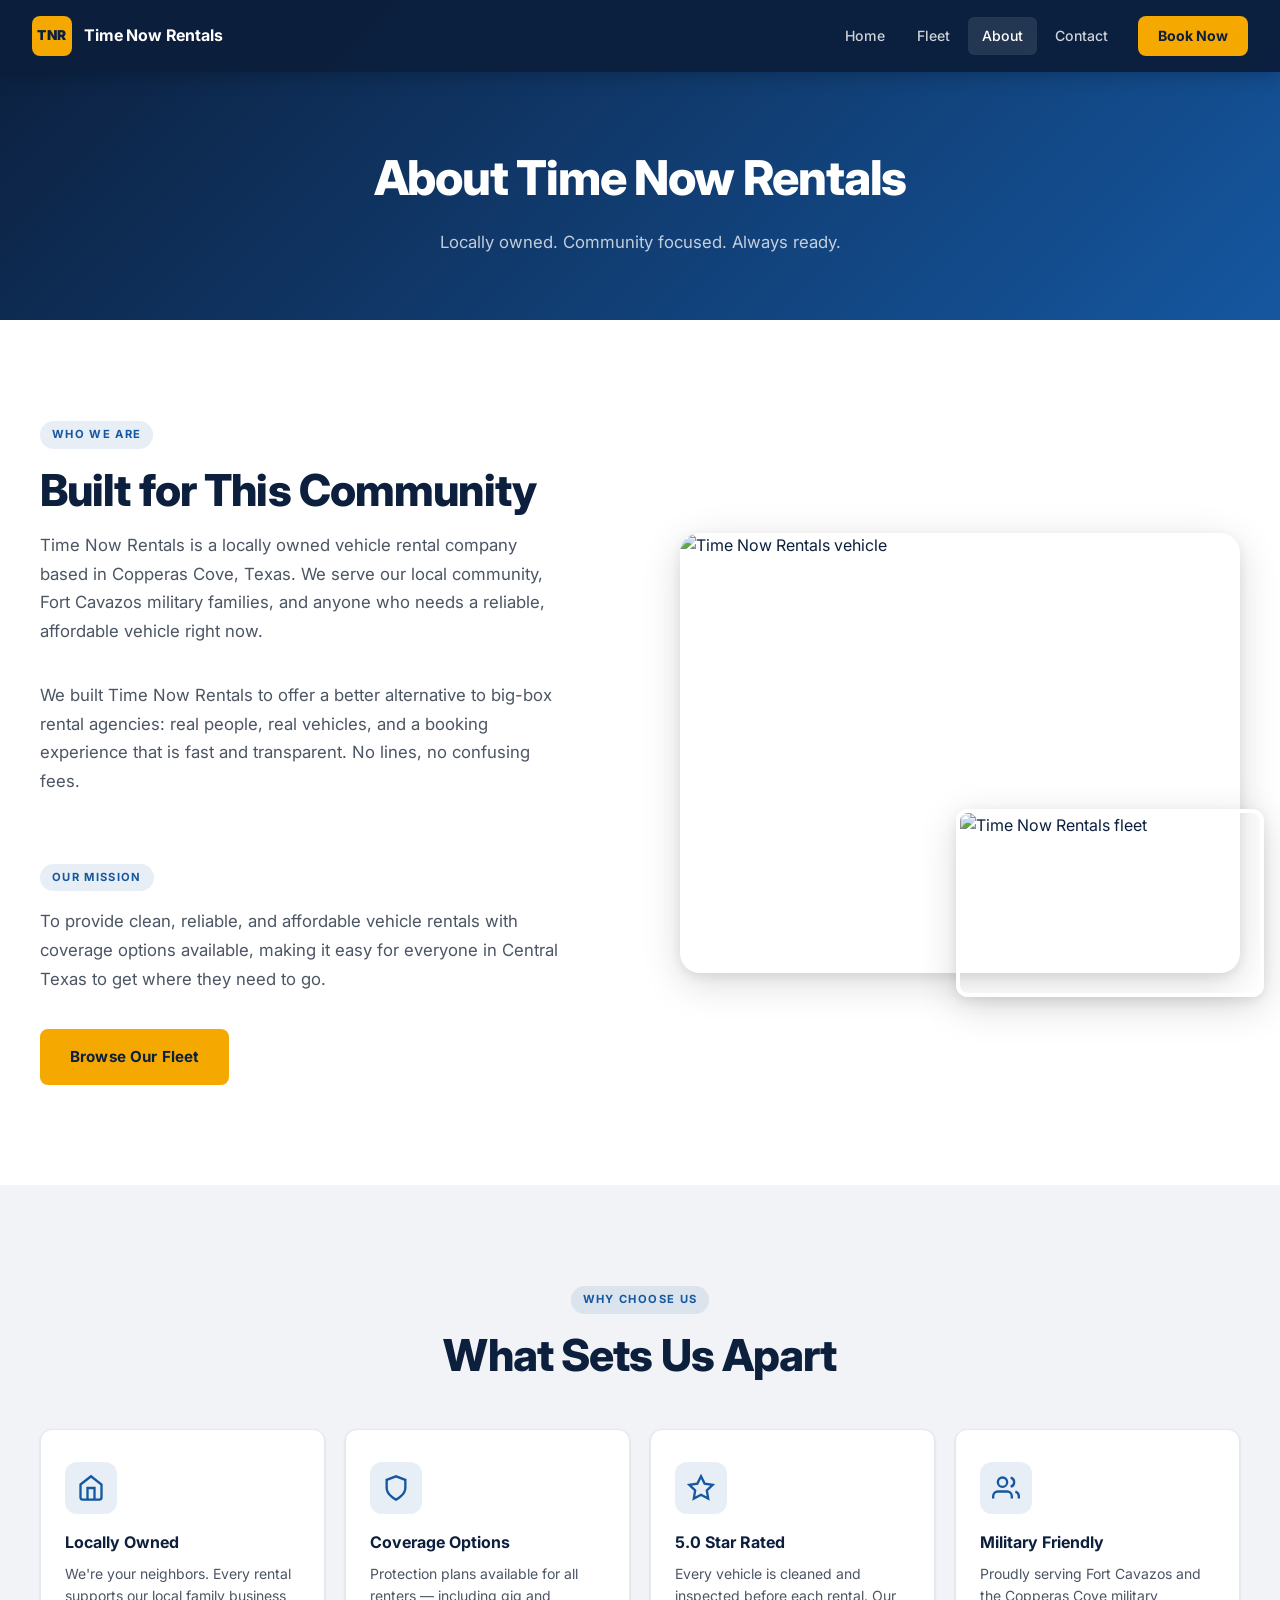
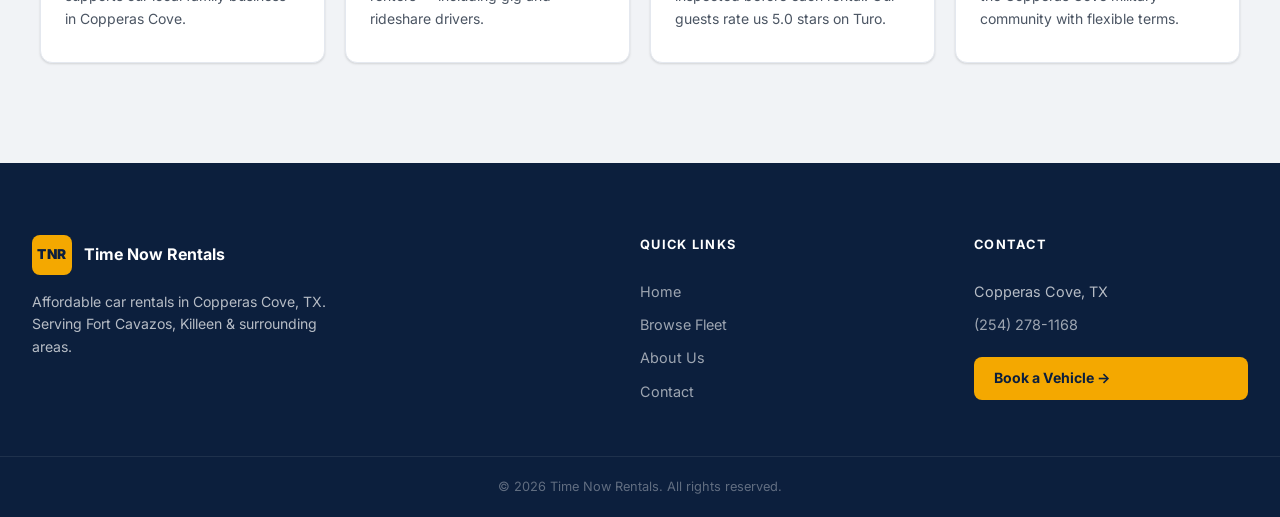
==== commit 08c29643: "Refactor inline styles, fix header flash, normalize entities - Move all 22 inline styles from contac" ====
--- a/about.html
+++ b/about.html
@@ -1,248 +1,200 @@
 <!DOCTYPE html>
 <html lang="en">
-<head>
-  <meta charset="UTF-8">
-  <meta name="viewport" content="width=device-width, initial-scale=1.0">
-
-  <!-- Primary SEO -->
-  <title>About Us | Time Now Rentals — Locally Owned Car Rentals in Copperas Cove, TX</title>
-  <meta name="description" content="Time Now Rentals is a locally owned car rental company in Copperas Cove, TX. We serve Fort Cavazos military families, Killeen residents and Central Texas. No lines, no fees, just clean vehicles.">
-  <meta name="keywords" content="about Time Now Rentals, locally owned car rental Copperas Cove TX, military friendly car rental Fort Cavazos, car rental company Killeen Texas, small business car rental Central Texas">
-  <link rel="canonical" href="https://timenowrentals.com/about.html">
-
-  <!-- Open Graph -->
-  <meta property="og:type" content="website">
-  <meta property="og:url" content="https://timenowrentals.com/about.html">
-  <meta property="og:title" content="About Time Now Rentals — Locally Owned Car Rentals, Copperas Cove, TX">
-  <meta property="og:description" content="Locally owned and community-focused. Time Now Rentals serves Fort Cavazos, Killeen &amp; Copperas Cove, TX with clean, affordable vehicles.">
-  <meta property="og:image" content="https://res.cloudinary.com/outdoorsy/image/upload/t_odw,a_exif,q_auto,f_auto,w_1200,h_630,c_fill/v1775086550/p/rentals/513238/images/hoom2nwshmah9omjgcvp.jpg">
-  <meta property="og:site_name" content="Time Now Rentals">
-  <meta property="og:locale" content="en_US">
-
-  <!-- Twitter Card -->
-  <meta name="twitter:card" content="summary_large_image">
-  <meta name="twitter:title" content="About Time Now Rentals — Locally Owned Car Rentals, Copperas Cove TX">
-  <meta name="twitter:description" content="Locally owned and community-focused vehicle rentals in Copperas Cove, TX. Serving Fort Cavazos &amp; Killeen.">
-  <meta name="twitter:image" content="https://res.cloudinary.com/outdoorsy/image/upload/t_odw,a_exif,q_auto,f_auto,w_1200,h_630,c_fill/v1775086550/p/rentals/513238/images/hoom2nwshmah9omjgcvp.jpg">
-
-  <!-- Additional SEO -->
-  <meta name="robots" content="index, follow, max-image-preview:large, max-snippet:-1">
-  <meta name="geo.region" content="US-TX">
-  <meta name="geo.placename" content="Copperas Cove">
-
-  <!-- Favicon -->
-  <link rel="icon" type="image/svg+xml" href="favicon.svg">
-  <link rel="alternate icon" href="favicon.ico">
-  <link rel="apple-touch-icon" href="favicon.svg">
-
-  <!-- Fonts -->
-  <link rel="preconnect" href="https://fonts.googleapis.com">
-  <link rel="preconnect" href="https://fonts.gstatic.com" crossorigin>
-  <link href="https://fonts.googleapis.com/css2?family=Inter:wght@300;400;500;600;700;800;900&display=swap" rel="stylesheet">
-
-  <!-- Styles -->
-  <link rel="stylesheet" href="style.css">
-
-  <!-- Analytics -->
-  <script async src="https://www.googletagmanager.com/gtag/js?id=G-KTR6MY8BYP"></script>
-  <script>
-    window.dataLayer = window.dataLayer || [];
-    function gtag(){dataLayer.push(arguments);}
-    gtag('js', new Date());
-    gtag('config', 'G-KTR6MY8BYP');
-  </script>
-</head>
+  <head>
+    <meta charset="UTF-8">
+    <meta name="viewport" content="width=device-width, initial-scale=1.0">
+    <title>About Us | Time Now Rentals</title>
+    <meta name="description" content="Time Now Rentals is a locally owned car rental company in Copperas Cove, TX. Serving Fort Cavazos military families, travelers, and the Central Texas community with clean, affordable vehicles.">
+    <link rel="canonical" href="https://timenowrentals.com/about.html">
+
+    <!-- Open Graph -->
+    <meta property="og:type" content="website">
+    <meta property="og:site_name" content="Time Now Rentals">
+    <meta property="og:title" content="About Us | Time Now Rentals">
+    <meta property="og:description" content="Locally owned car rentals in Copperas Cove, TX. Serving Fort Cavazos military families and the Central Texas community.">
+    <meta property="og:url" content="https://timenowrentals.com/about.html">
+    <meta property="og:image" content="https://res.cloudinary.com/outdoorsy/image/upload/t_odw,a_exif,q_auto,f_auto,w_1200,h_630,c_fill/v1775086304/p/rentals/513238/images/xc4bdpvxe1ckhvgntpgz.jpg">
+    <meta property="og:locale" content="en_US">
+
+    <!-- Twitter Card -->
+    <meta name="twitter:card" content="summary_large_image">
+    <meta name="twitter:title" content="About Us | Time Now Rentals">
+    <meta name="twitter:description" content="Locally owned car rentals in Copperas Cove, TX. Serving Fort Cavazos and Central Texas.">
+    <meta name="twitter:image" content="https://res.cloudinary.com/outdoorsy/image/upload/t_odw,a_exif,q_auto,f_auto,w_1200,h_630,c_fill/v1775086304/p/rentals/513238/images/xc4bdpvxe1ckhvgntpgz.jpg">
+
+    <!-- Additional SEO -->
+    <meta name="robots" content="index, follow">
+    <meta name="geo.region" content="US-TX">
+    <meta name="geo.placename" content="Copperas Cove">
+    <meta name="theme-color" content="#0c1f3d">
+
+    <link rel="preconnect" href="https://fonts.googleapis.com">
+    <link rel="preconnect" href="https://fonts.gstatic.com" crossorigin>
+    <link href="https://fonts.googleapis.com/css2?family=Inter:wght@300;400;500;600;700;800;900&display=swap" rel="stylesheet">
+    <link rel="stylesheet" href="style.css">
+    <link rel="icon" type="image/svg+xml" href="data:image/svg+xml,<svg xmlns='http://www.w3.org/2000/svg' viewBox='0 0 100 100'><rect width='100' height='100' rx='16' fill='%23f4a800'/><text x='50' y='68' font-family='Arial,sans-serif' font-size='42' font-weight='900' text-anchor='middle' fill='%230c1f3d'>TNR</text></svg>">
+  </head>
 <body>
-
-  <!-- ── Navigation ── -->
-  <header class="site-header scrolled" id="site-header">
+  <a href="#main-content" class="skip-link">Skip to main content</a>
+
+  <!-- NAV -->
+  <header class="site-header scrolled" id="siteHeader">
     <div class="header-inner">
       <a href="index.html" class="brand">
         <div class="brand-badge">TNR</div>
         <span class="brand-name">Time Now Rentals</span>
       </a>
-      <nav aria-label="Main navigation">
-        <ul class="nav-links">
-          <li><a href="index.html">Home</a></li>
-          <li><a href="fleet.html">Fleet</a></li>
-          <li><a href="about.html" class="active">About</a></li>
-          <li><a href="contact.html">Contact</a></li>
-          <li class="nav-cta"><a href="fleet.html" class="btn btn-primary">Book Now</a></li>
-        </ul>
+      <nav class="main-nav" id="mainNav" aria-label="Main navigation">
+        <a href="index.html" class="nav-link">Home</a>
+        <a href="fleet.html" class="nav-link">Fleet</a>
+        <a href="about.html" class="nav-link active">About</a>
+        <a href="contact.html" class="nav-link">Contact</a>
+        <a href="fleet.html" class="nav-cta">Book Now</a>
       </nav>
+      <button class="nav-burger" id="navBurger" aria-label="Toggle menu">
+        <span></span><span></span><span></span>
+      </button>
     </div>
   </header>
 
-  <!-- ── Page Hero ── -->
+  <main id="main-content">
+  <!-- PAGE HERO -->
   <div class="page-hero">
-    <div class="container">
-      <div class="page-hero-content">
-        <span class="section-eyebrow" style="color: var(--gold-light);">Our Story</span>
-        <h1 class="section-title" style="color: var(--white); margin-bottom: 14px;">About Time Now Rentals</h1>
-        <p class="section-subtitle" style="color: rgba(255,255,255,.7); margin: 0 auto;">Locally owned. Community focused. Always ready.</p>
-      </div>
-    </div>
+    <h1>About Time Now Rentals</h1>
+    <p>Locally owned. Community focused. Always ready.</p>
   </div>
 
-  <!-- ── About Section ── -->
-  <section class="section" aria-labelledby="about-heading">
-    <div class="container">
-      <div class="about-grid">
-        <div class="about-visual">
-          <div class="about-photo-main">
-            <img src="https://res.cloudinary.com/outdoorsy/image/upload/t_odw,a_exif,q_auto,f_auto,w_600,h_400,c_fill/v1775086550/p/rentals/513238/images/hoom2nwshmah9omjgcvp.jpg" alt="Time Now Rentals — Buick Encore GX available for rental in Copperas Cove, TX" width="600" height="400">
-          </div>
-          <div class="about-photo-secondary">
-            <img src="https://res.cloudinary.com/outdoorsy/image/upload/t_odw,a_exif,q_auto,f_auto,w_400,h_280,c_fill/v1775086304/p/rentals/513239/images/hpvhsuef1djvm62ltnlu.jpg" alt="Time Now Rentals fleet" loading="lazy" width="400" height="280">
-          </div>
-          <div class="about-stats">
-            <div class="about-stat">
-              <span class="about-stat-value">5.0&#9733;</span>
-              <span class="about-stat-label">Avg Guest Rating</span>
-            </div>
-            <div class="about-stat">
-              <span class="about-stat-value">42+</span>
-              <span class="about-stat-label">Trips Completed</span>
-            </div>
-          </div>
-        </div>
-        <div>
-          <span class="section-eyebrow">Who We Are</span>
-          <h2 class="section-title" id="about-heading" style="margin-bottom: 16px;">Built for This Community</h2>
-          <p class="section-subtitle" style="margin-bottom: 28px;">Time Now Rentals is a locally owned vehicle rental company based in Copperas Cove, Texas. We serve our local community, Fort Cavazos military families, Killeen residents, and anyone who needs a reliable, affordable vehicle right now.</p>
-          <p style="font-size: .95rem; color: var(--text-light); line-height: 1.75; margin-bottom: 32px;">We built Time Now Rentals to offer a better alternative to big-box rental agencies — real people, real vehicles, and a booking experience that is fast and transparent. No lines, no confusing fees.</p>
-          <div class="about-values">
-            <div class="about-value">
-              <div class="about-value-num">1</div>
-              <div>
-                <div class="about-value-title">Transparency First</div>
-                <div class="about-value-desc">No hidden fees, no surprise charges. You&rsquo;ll know exactly what you&rsquo;re paying before you confirm.</div>
-              </div>
-            </div>
-            <div class="about-value">
-              <div class="about-value-num">2</div>
-              <div>
-                <div class="about-value-title">Community Focused</div>
-                <div class="about-value-desc">We live and work here. Serving our neighbors isn&rsquo;t just business — it&rsquo;s personal.</div>
-              </div>
-            </div>
-            <div class="about-value">
-              <div class="about-value-num">3</div>
-              <div>
-                <div class="about-value-title">Military Family Friendly</div>
-                <div class="about-value-desc">We understand the unique needs of Fort Cavazos families and work to make rentals as easy as possible for you.</div>
-              </div>
-            </div>
-          </div>
+  <!-- ABOUT CONTENT -->
+  <section class="why-section">
+    <div class="why-inner">
+      <div class="why-text">
+        <div class="section-label">WHO WE ARE</div>
+        <h2 class="section-title left">Built for This Community</h2>
+        <p class="why-desc">Time Now Rentals is a locally owned vehicle rental company based in Copperas Cove, Texas. We serve our local community, Fort Cavazos military families, and anyone who needs a reliable, affordable vehicle right now.</p>
+        <p class="why-desc">We built Time Now Rentals to offer a better alternative to big-box rental agencies: real people, real vehicles, and a booking experience that is fast and transparent. No lines, no confusing fees.</p>
+        <div class="section-label mt">OUR MISSION</div>
+        <p class="why-desc">To provide clean, reliable, and affordable vehicle rentals with coverage options available, making it easy for everyone in Central Texas to get where they need to go.</p>
+        <a href="fleet.html" class="btn-primary">Browse Our Fleet</a>
+      </div>
+      <div class="why-visual">
+        <div class="why-photo-main">
+          <img src="https://res.cloudinary.com/outdoorsy/image/upload/t_odw,a_exif,q_auto,f_auto,w_600,h_400,c_fill/v1775086304/p/rentals/513238/images/xc4bdpvxe1ckhvgntpgz.jpg" alt="Time Now Rentals vehicle" loading="lazy" width="600" height="400">
+        </div>
+        <div class="why-photo-float">
+          <img src="https://res.cloudinary.com/outdoorsy/image/upload/t_odw,a_exif,q_auto,f_auto,w_400,h_280,c_fill/v1775086304/p/rentals/513239/images/hpvhsuef1djvm62ltnlu.jpg" alt="Time Now Rentals fleet" loading="lazy" width="400" height="280">
         </div>
       </div>
     </div>
   </section>
 
-  <!-- ── Service Areas ── -->
-  <section class="serve-section section section-alt" aria-labelledby="areas-heading">
-    <div class="container">
-      <div class="section-header centered">
-        <span class="section-eyebrow">Where We Serve</span>
-        <h2 class="section-title" id="areas-heading">Coverage Across Central Texas</h2>
-        <p class="section-subtitle">Based in Copperas Cove, we serve a broad footprint of communities across the region.</p>
-      </div>
+  <!-- HIGHLIGHTS -->
+  <section class="serve-section">
+    <div class="serve-inner">
+      <div class="section-label">WHY CHOOSE US</div>
+      <h2 class="section-title">What Sets Us Apart</h2>
       <div class="serve-grid">
         <div class="serve-card">
-          <div class="serve-icon">&#127978;</div>
-          <h3>Fort Cavazos</h3>
-          <p>Flexible, hassle-free rental options for active duty personnel, veterans, and families stationed at Fort Cavazos.</p>
-        </div>
-        <div class="serve-card">
-          <div class="serve-icon">&#128205;</div>
-          <h3>Killeen, TX</h3>
-          <p>Serving Killeen and surrounding neighborhoods with competitive rates and convenient vehicle pickup.</p>
-        </div>
-        <div class="serve-card">
-          <div class="serve-icon">&#9733;</div>
-          <h3>Harker Heights &amp; Beyond</h3>
-          <p>From Harker Heights to Lampasas, our service radius covers the heart of Central Texas.</p>
+          <div class="serve-icon">
+            <svg width="28" height="28" viewBox="0 0 24 24" fill="none" stroke="currentColor" stroke-width="2"><path d="M3 9l9-7 9 7v11a2 2 0 01-2 2H5a2 2 0 01-2-2z"/><polyline points="9 22 9 12 15 12 15 22"/></svg>
+          </div>
+          <h3>Locally Owned</h3>
+          <p>We're your neighbors. Every rental supports our local family business in Copperas Cove.</p>
+        </div>
+        <div class="serve-card">
+          <div class="serve-icon">
+            <svg width="28" height="28" viewBox="0 0 24 24" fill="none" stroke="currentColor" stroke-width="2"><path d="M12 22s8-4 8-10V5l-8-3-8 3v7c0 6 8 10 8 10z"/></svg>
+          </div>
+          <h3>Coverage Options</h3>
+          <p>Protection plans available for all renters — including gig and rideshare drivers.</p>
+        </div>
+        <div class="serve-card">
+          <div class="serve-icon">
+            <svg width="28" height="28" viewBox="0 0 24 24" fill="none" stroke="currentColor" stroke-width="2"><polygon points="12 2 15.09 8.26 22 9.27 17 14.14 18.18 21.02 12 17.77 5.82 21.02 7 14.14 2 9.27 8.91 8.26 12 2"/></svg>
+          </div>
+          <h3>5.0 Star Rated</h3>
+          <p>Every vehicle is cleaned and inspected before each rental. Our guests rate us 5.0 stars on Turo.</p>
+        </div>
+        <div class="serve-card">
+          <div class="serve-icon">
+            <svg width="28" height="28" viewBox="0 0 24 24" fill="none" stroke="currentColor" stroke-width="2"><path d="M17 21v-2a4 4 0 00-4-4H5a4 4 0 00-4 4v2"/><circle cx="9" cy="7" r="4"/><path d="M23 21v-2a4 4 0 00-3-3.87"/><path d="M16 3.13a4 4 0 010 7.75"/></svg>
+          </div>
+          <h3>Military Friendly</h3>
+          <p>Proudly serving Fort Cavazos and the Copperas Cove military community with flexible terms.</p>
         </div>
       </div>
     </div>
   </section>
-
-  <!-- ── CTA ── -->
-  <section class="cta-banner" aria-label="Call to action">
-    <div class="container">
-      <h2 class="section-title">Ready to Rent?</h2>
-      <p class="section-subtitle">Browse available vehicles and book online in minutes.</p>
-      <div class="cta-actions">
-        <a href="fleet.html" class="btn btn-primary btn-lg">View Our Fleet</a>
-        <a href="contact.html" class="btn btn-outline btn-lg">Get in Touch</a>
-      </div>
-    </div>
-  </section>
-
-  <!-- ── Footer ── -->
-  <footer class="site-footer" role="contentinfo">
-    <div class="container">
-      <div class="footer-grid">
-        <div class="footer-brand">
-          <a href="index.html" class="brand">
-            <div class="brand-badge">TNR</div>
-          </a>
-          <span class="brand-name">Time Now Rentals</span>
-          <p>A locally owned vehicle rental company serving Copperas Cove, Fort Cavazos, Killeen and Central Texas.</p>
-        </div>
-        <div class="footer-col">
-          <h4>Navigate</h4>
-          <ul>
-            <li><a href="index.html">Home</a></li>
-            <li><a href="fleet.html">Browse Fleet</a></li>
-            <li><a href="about.html">About Us</a></li>
-            <li><a href="contact.html">Contact</a></li>
-          </ul>
-        </div>
-        <div class="footer-col">
-          <h4>Rentals</h4>
-          <ul>
-            <li><a href="fleet.html">Available Vehicles</a></li>
-            <li><a href="fleet.html">How It Works</a></li>
-            <li><a href="contact.html?inquiry=list-car">Partner With Us</a></li>
-          </ul>
-        </div>
-        <div class="footer-col">
-          <h4>Contact</h4>
-          <div class="footer-contact">
-            <div class="footer-contact-item">
-              <div>
-                <span class="fi-label">Location</span>
-                <span>Copperas Cove, TX 76522</span>
-              </div>
-            </div>
-            <div class="footer-contact-item">
-              <div>
-                <span class="fi-label">Booking</span>
-                <a href="fleet.html">Book Online 24/7</a>
-              </div>
-            </div>
-            <div class="footer-contact-item">
-              <div>
-                <span class="fi-label">Inquiries</span>
-                <a href="contact.html">Send a Message</a>
-              </div>
-            </div>
-          </div>
-        </div>
-      </div>
-      <div class="footer-bottom">
-        <span>&copy; 2025 Time Now Rentals. All rights reserved.</span>
-        <span>Copperas Cove, TX &middot; Serving Fort Cavazos &amp; Killeen</span>
-      </div>
+  </main>
+
+  <!-- FOOTER -->
+  <footer class="site-footer">
+    <div class="footer-inner">
+      <div class="footer-brand">
+        <div class="footer-logo">
+          <div class="brand-badge">TNR</div>
+          <span>Time Now Rentals</span>
+        </div>
+        <p>Affordable car rentals in Copperas Cove, TX. Serving Fort Cavazos, Killeen &amp; surrounding areas.</p>
+      </div>
+      <div class="footer-links">
+        <h4>Quick Links</h4>
+        <a href="index.html">Home</a>
+        <a href="fleet.html">Browse Fleet</a>
+        <a href="about.html">About Us</a>
+        <a href="contact.html">Contact</a>
+      </div>
+      <div class="footer-contact">
+        <h4>Contact</h4>
+        <p>Copperas Cove, TX</p>
+        <a href="tel:2542781168">(254) 278-1168</a>
+        <a href="fleet.html" class="footer-cta">Book a Vehicle →</a>
+      </div>
+    </div>
+    <div class="footer-bottom">
+      <p>© 2026 Time Now Rentals. All rights reserved.</p>
     </div>
   </footer>
 
+  <!-- JSON-LD Structured Data -->
+  <script type="application/ld+json">
+  {
+    "@context": "https://schema.org",
+    "@type": "AutoRental",
+    "name": "Time Now Rentals",
+    "url": "https://timenowrentals.com",
+    "telephone": "+1-254-278-1168",
+    "description": "Locally owned car rental company in Copperas Cove, TX. Serving Fort Cavazos military families and the Central Texas community.",
+    "address": {
+      "@type": "PostalAddress",
+      "addressLocality": "Copperas Cove",
+      "addressRegion": "TX",
+      "addressCountry": "US"
+    },
+    "aggregateRating": {
+      "@type": "AggregateRating",
+      "ratingValue": "5.0",
+      "bestRating": "5",
+      "ratingCount": "42"
+    }
+  }
+  </script>
+
+  <script type="application/ld+json">
+  {
+    "@context": "https://schema.org",
+    "@type": "BreadcrumbList",
+    "itemListElement": [
+      { "@type": "ListItem", "position": 1, "name": "Home", "item": "https://timenowrentals.com/" },
+      { "@type": "ListItem", "position": 2, "name": "About Us", "item": "https://timenowrentals.com/about.html" }
+    ]
+  }
+  </script>
+
   <script>
-    const header = document.getElementById('site-header');
-    window.addEventListener('scroll', () => {
-      header.classList.toggle('scrolled', window.scrollY > 40);
-    }, { passive: true });
+    document.getElementById('navBurger').addEventListener('click', () => {
+      document.getElementById('mainNav').classList.toggle('open');
+      document.getElementById('navBurger').classList.toggle('open');
+    });
   </script>
 
 </body>
--- a/style.css
+++ b/style.css
@@ -1,939 +1,1042 @@
-/* =============================================
-   TIME NOW RENTALS — PROFESSIONAL STYLESHEET
-   Clean, modern car rental brand design
-   ============================================= */
-
-/* ── Reset & Base ── */
+/* ========================================
+   TIME NOW RENTALS — ENTERPRISE STYLESHEET
+   ======================================== */
+
+:root {
+     --navy: #0c1f3d;
+     --blue: #1557a0;
+     --blue-light: #1e6fc5;
+     --gold: #f4a800;
+     --gold-dark: #d4900a;
+     --white: #ffffff;
+     --off-white: #f8f9fb;
+     --gray-100: #f1f3f6;
+     --gray-200: #e4e8ef;
+     --gray-400: #9ca3af;
+     --gray-600: #4b5563;
+     --gray-800: #1f2937;
+     --text: #0c1f3d;
+     --radius: 12px;
+     --radius-lg: 20px;
+     --shadow-sm: 0 1px 3px rgba(0,0,0,.08), 0 1px 2px rgba(0,0,0,.06);
+     --shadow-md: 0 4px 16px rgba(0,0,0,.10), 0 2px 6px rgba(0,0,0,.07);
+     --shadow-lg: 0 10px 40px rgba(0,0,0,.14), 0 4px 12px rgba(0,0,0,.08);
+     --transition: 0.22s cubic-bezier(.4,0,.2,1);
+}
+
 *, *::before, *::after { box-sizing: border-box; margin: 0; padding: 0; }
 
-:root {
-  --navy:      #0c1f3d;
-  --navy-mid:  #162d52;
-  --navy-light:#1e3a66;
-  --gold:      #f59e0b;
-  --gold-dark: #d97706;
-  --gold-light:#fcd34d;
-  --white:     #ffffff;
-  --off-white: #f8f9fa;
-  --gray-100:  #f1f3f5;
-  --gray-200:  #e9ecef;
-  --gray-400:  #adb5bd;
-  --gray-500:  #868e96;
-  --gray-700:  #495057;
-  --gray-900:  #212529;
-  --text:      #1a2535;
-  --text-light:#5a6a7e;
-  --radius-sm: 6px;
-  --radius:    10px;
-  --radius-lg: 16px;
-  --radius-xl: 24px;
-  --shadow-sm: 0 1px 4px rgba(0,0,0,.06);
-  --shadow:    0 4px 16px rgba(0,0,0,.10);
-  --shadow-lg: 0 12px 40px rgba(0,0,0,.14);
-  --transition: .22s ease;
-  --max-w:     1160px;
-}
-
-html { scroll-behavior: smooth; -webkit-font-smoothing: antialiased; }
+/* ---- SKIP LINK (WCAG) ---- */
+.skip-link {
+     position: absolute;
+     top: -100%;
+     left: 16px;
+     z-index: 9999;
+     background: var(--gold);
+     color: var(--navy);
+     font-weight: 700;
+     font-size: 0.9rem;
+     padding: 12px 24px;
+     border-radius: 0 0 8px 8px;
+     text-decoration: none;
+     transition: top 0.15s;
+}
+.skip-link:focus {
+     top: 0;
+}
+
+/* ---- FOCUS VISIBLE (WCAG) ---- */
+:focus-visible {
+     outline: 3px solid var(--gold);
+     outline-offset: 2px;
+}
+
+html { scroll-behavior: smooth; -webkit-text-size-adjust: 100%; }
 
 body {
-  font-family: 'Inter', -apple-system, BlinkMacSystemFont, 'Segoe UI', sans-serif;
-  font-size: 16px;
-  line-height: 1.6;
-  color: var(--text);
-  background: var(--white);
-}
-
-img { display: block; max-width: 100%; }
+     font-family: 'Inter', -apple-system, BlinkMacSystemFont, 'Segoe UI', sans-serif;
+     color: var(--text);
+     background: var(--white);
+     line-height: 1.6;
+     font-size: 16px;
+     -webkit-font-smoothing: antialiased;
+}
+
+img { display: block; max-width: 100%; height: auto; }
 a { color: inherit; text-decoration: none; }
-
-/* ── Utility ── */
-.container { width: 100%; max-width: var(--max-w); margin: 0 auto; padding: 0 24px; }
-
-/* ── Typography ── */
-.section-eyebrow {
-  display: inline-block;
-  font-size: 11px;
-  font-weight: 700;
-  letter-spacing: .12em;
-  text-transform: uppercase;
-  color: var(--gold-dark);
-  margin-bottom: 12px;
-}
+ul { list-style: none; }
+
+/* ---- BUTTONS ---- */
+.btn-primary {
+     display: inline-flex;
+     align-items: center;
+     gap: 8px;
+     background: var(--gold);
+     color: var(--navy);
+     font-weight: 700;
+     font-size: 0.95rem;
+     letter-spacing: 0.01em;
+     padding: 14px 28px;
+     border-radius: 8px;
+     border: 2px solid var(--gold);
+     cursor: pointer;
+     transition: background var(--transition), transform var(--transition), box-shadow var(--transition);
+     white-space: nowrap;
+}
+.btn-primary:hover {
+     background: var(--gold-dark);
+     border-color: var(--gold-dark);
+     transform: translateY(-1px);
+     box-shadow: 0 6px 20px rgba(244,168,0,.35);
+}
+
+.btn-ghost {
+     display: inline-flex;
+     align-items: center;
+     gap: 8px;
+     background: transparent;
+     color: var(--white);
+     font-weight: 600;
+     font-size: 0.95rem;
+     padding: 13px 26px;
+     border-radius: 8px;
+     border: 2px solid rgba(255,255,255,.5);
+     cursor: pointer;
+     transition: all var(--transition);
+}
+.btn-ghost:hover {
+     background: rgba(255,255,255,.12);
+     border-color: rgba(255,255,255,.8);
+}
+
+/* ---- SECTION LABELS ---- */
+.section-label {
+     display: inline-block;
+     font-size: 0.7rem;
+     font-weight: 700;
+     letter-spacing: 0.12em;
+     text-transform: uppercase;
+     color: var(--blue);
+     background: rgba(21,87,160,.1);
+     padding: 5px 12px;
+     border-radius: 100px;
+     margin-bottom: 16px;
+}
+.section-label.light {
+     color: var(--gold);
+     background: rgba(244,168,0,.15);
+}
+
 .section-title {
-  font-size: clamp(1.75rem, 3.5vw, 2.5rem);
-  font-weight: 800;
-  line-height: 1.15;
-  color: var(--navy);
-  letter-spacing: -.02em;
-}
-.section-title.light { color: var(--white); }
-.section-subtitle {
-  font-size: 1.05rem;
-  color: var(--text-light);
-  max-width: 520px;
-  line-height: 1.65;
-}
-.section-subtitle.light { color: rgba(255,255,255,.75); }
-
-/* ── Buttons ── */
-.btn {
-  display: inline-flex;
-  align-items: center;
-  gap: 8px;
-  padding: 13px 28px;
-  border-radius: var(--radius-sm);
-  font-size: .925rem;
-  font-weight: 600;
-  letter-spacing: .01em;
-  cursor: pointer;
-  border: 2px solid transparent;
-  transition: background var(--transition), color var(--transition), border-color var(--transition), transform var(--transition), box-shadow var(--transition);
-}
-.btn:hover { transform: translateY(-1px); }
-.btn-primary {
-  background: var(--gold);
-  color: var(--navy);
-  border-color: var(--gold);
-}
-.btn-primary:hover { background: var(--gold-dark); border-color: var(--gold-dark); box-shadow: 0 6px 20px rgba(245,158,11,.3); }
-.btn-outline {
-  background: transparent;
-  color: var(--white);
-  border-color: rgba(255,255,255,.45);
-}
-.btn-outline:hover { background: rgba(255,255,255,.1); border-color: var(--white); }
-.btn-outline-dark {
-  background: transparent;
-  color: var(--navy);
-  border-color: var(--navy);
-}
-.btn-outline-dark:hover { background: var(--navy); color: var(--white); }
-.btn-lg { padding: 15px 34px; font-size: 1rem; }
-.btn svg, .btn .btn-icon { width: 18px; height: 18px; flex-shrink: 0; }
-
-/* ── Navigation ── */
+     font-size: clamp(1.9rem, 4vw, 2.75rem);
+     font-weight: 800;
+     color: var(--navy);
+     line-height: 1.15;
+     letter-spacing: -0.02em;
+     text-align: center;
+     margin-bottom: 16px;
+}
+.section-title.left { text-align: left; }
+.section-title.light-text { color: var(--white); }
+
+.section-sub {
+     font-size: 1.05rem;
+     color: var(--gray-600);
+     text-align: center;
+     max-width: 560px;
+     margin: 0 auto 48px;
+     line-height: 1.65;
+}
+
+/* ===========================
+   HEADER / NAV
+   =========================== */
 .site-header {
-  position: fixed;
-  top: 0; left: 0; right: 0;
-  z-index: 1000;
-  background: transparent;
-  transition: background var(--transition), box-shadow var(--transition);
+     position: fixed;
+     top: 0; left: 0; right: 0;
+     z-index: 1000;
+     background: transparent;
+     transition: background var(--transition), box-shadow var(--transition), padding var(--transition);
+     padding: 0;
 }
 .site-header.scrolled {
-  background: var(--navy);
-  box-shadow: 0 2px 20px rgba(0,0,0,.25);
-}
+     background: rgba(12,31,61,.97);
+     box-shadow: 0 2px 20px rgba(0,0,0,.25);
+}
+
 .header-inner {
-  display: flex;
-  align-items: center;
-  justify-content: space-between;
-  height: 68px;
-  max-width: var(--max-w);
-  margin: 0 auto;
-  padding: 0 24px;
-}
+     max-width: 1280px;
+     margin: 0 auto;
+     padding: 0 32px;
+     height: 72px;
+     display: flex;
+     align-items: center;
+     justify-content: space-between;
+}
+
 .brand {
-  display: flex;
-  align-items: center;
-  gap: 10px;
-  text-decoration: none;
+     display: flex;
+     align-items: center;
+     gap: 12px;
 }
 .brand-badge {
-  width: 38px; height: 38px;
-  background: var(--gold);
-  border-radius: 8px;
-  display: flex;
-  align-items: center;
-  justify-content: center;
-  font-weight: 900;
-  font-size: .8rem;
-  color: var(--navy);
-  letter-spacing: .02em;
-  flex-shrink: 0;
+     width: 40px; height: 40px;
+     background: var(--gold);
+     color: var(--navy);
+     font-weight: 900;
+     font-size: 0.85rem;
+     letter-spacing: 0.05em;
+     border-radius: 8px;
+     display: flex;
+     align-items: center;
+     justify-content: center;
+     flex-shrink: 0;
 }
 .brand-name {
-  font-size: 1rem;
-  font-weight: 700;
-  color: var(--white);
-  letter-spacing: -.01em;
-  line-height: 1.2;
-}
-.nav-links {
-  display: flex;
-  align-items: center;
-  gap: 8px;
-  list-style: none;
-}
-.nav-links a {
-  display: block;
-  padding: 8px 14px;
-  font-size: .875rem;
-  font-weight: 500;
-  color: rgba(255,255,255,.85);
-  border-radius: var(--radius-sm);
-  transition: color var(--transition), background var(--transition);
-}
-.nav-links a:hover { color: var(--white); background: rgba(255,255,255,.08); }
-.nav-links a.active { color: var(--white); font-weight: 600; }
-.nav-cta { margin-left: 8px; }
-
-/* ── Hero ── */
+     font-size: 1rem;
+     font-weight: 700;
+     color: var(--white);
+     letter-spacing: -0.01em;
+}
+
+.main-nav {
+     display: flex;
+     align-items: center;
+     gap: 4px;
+}
+.nav-link {
+     font-size: 0.88rem;
+     font-weight: 500;
+     color: rgba(255,255,255,.8);
+     padding: 8px 14px;
+     border-radius: 6px;
+     transition: color var(--transition), background var(--transition);
+}
+.nav-link:hover, .nav-link.active {
+     color: var(--white);
+     background: rgba(255,255,255,.1);
+}
+.nav-cta {
+     font-size: 0.88rem;
+     font-weight: 700;
+     color: var(--navy);
+     background: var(--gold);
+     padding: 9px 20px;
+     border-radius: 8px;
+     margin-left: 12px;
+     transition: background var(--transition), transform var(--transition);
+}
+.nav-cta:hover {
+     background: var(--gold-dark);
+     transform: translateY(-1px);
+}
+
+.nav-burger {
+     display: none;
+     background: none;
+     border: none;
+     cursor: pointer;
+     width: 36px; height: 36px;
+     flex-direction: column;
+     align-items: center;
+     justify-content: center;
+     gap: 5px;
+}
+.nav-burger span {
+     display: block;
+     width: 22px; height: 2px;
+     background: var(--white);
+     border-radius: 2px;
+     transition: all var(--transition);
+}
+
+/* ===========================
+   HERO
+   =========================== */
 .hero {
-  position: relative;
-  min-height: 92vh;
-  display: flex;
-  align-items: center;
-  overflow: hidden;
-  background: var(--navy);
+     position: relative;
+     min-height: 88vh;
+     display: flex;
+     align-items: center;
+     overflow: hidden;
 }
 .hero-bg {
-  position: absolute;
-  inset: 0;
-  background-size: cover;
-  background-position: center 40%;
-  background-repeat: no-repeat;
+     position: absolute;
+     inset: 0;
+     z-index: 0;
+}
+.hero-img {
+     width: 100%; height: 100%;
+     object-fit: cover;
+     object-position: center 40%;
 }
 .hero-overlay {
-  position: absolute;
-  inset: 0;
-  background: linear-gradient(105deg, rgba(12,31,61,.88) 0%, rgba(12,31,61,.65) 55%, rgba(12,31,61,.25) 100%);
+     position: absolute;
+     inset: 0;
+     background: linear-gradient(
+            105deg,
+            rgba(12,31,61,.88) 0%,
+            rgba(12,31,61,.72) 45%,
+            rgba(12,31,61,.30) 100%
+          );
 }
 .hero-content {
-  position: relative;
-  z-index: 2;
-  width: 100%;
-  max-width: var(--max-w);
-  margin: 0 auto;
-  padding: 100px 24px 60px;
-}
-.hero-text { max-width: 600px; }
+     position: relative;
+     z-index: 1;
+     width: 100%;
+     max-width: 1280px;
+     margin: 0 auto;
+     padding: 120px 32px 80px;
+}
+.hero-text {
+     max-width: 600px;
+}
 .hero-tag {
-  display: inline-flex;
-  align-items: center;
-  gap: 8px;
-  background: rgba(245,158,11,.18);
-  border: 1px solid rgba(245,158,11,.35);
-  border-radius: 100px;
-  padding: 5px 14px 5px 8px;
-  margin-bottom: 24px;
-}
-.hero-tag-dot {
-  width: 8px; height: 8px;
-  border-radius: 50%;
-  background: var(--gold);
-  flex-shrink: 0;
-}
-.hero-tag span {
-  font-size: .8rem;
-  font-weight: 600;
-  color: var(--gold-light);
-  letter-spacing: .04em;
-  text-transform: uppercase;
-}
-.hero-heading {
-  font-size: clamp(2.5rem, 6vw, 4.2rem);
-  font-weight: 900;
-  line-height: 1.05;
-  color: var(--white);
-  letter-spacing: -.03em;
-  margin-bottom: 20px;
-}
-.hero-heading em {
-  font-style: normal;
-  color: var(--gold);
-  display: block;
-}
+     display: inline-flex;
+     align-items: center;
+     gap: 8px;
+     font-size: 0.82rem;
+     font-weight: 600;
+     color: rgba(255,255,255,.85);
+     background: rgba(255,255,255,.1);
+     backdrop-filter: blur(8px);
+     border: 1px solid rgba(255,255,255,.15);
+     padding: 7px 16px;
+     border-radius: 100px;
+     margin-bottom: 28px;
+     letter-spacing: 0.02em;
+}
+.tag-dot {
+     width: 7px; height: 7px;
+     background: var(--gold);
+     border-radius: 50%;
+     flex-shrink: 0;
+     box-shadow: 0 0 0 3px rgba(244,168,0,.3);
+}
+.hero-headline {
+     font-size: clamp(2.8rem, 6vw, 4.5rem);
+     font-weight: 900;
+     color: var(--white);
+     line-height: 1.05;
+     letter-spacing: -0.03em;
+     margin-bottom: 20px;
+}
+.hero-accent { color: var(--gold); }
 .hero-sub {
-  font-size: 1.1rem;
-  color: rgba(255,255,255,.75);
-  line-height: 1.65;
-  margin-bottom: 36px;
-  max-width: 480px;
+     font-size: 1.15rem;
+     color: rgba(255,255,255,.8);
+     line-height: 1.65;
+     margin-bottom: 36px;
+     max-width: 500px;
+}
+.hero-stats {
+     display: flex;
+     align-items: center;
+     gap: 0;
+     background: rgba(255,255,255,.08);
+     backdrop-filter: blur(12px);
+     border: 1px solid rgba(255,255,255,.12);
+     border-radius: 12px;
+     padding: 20px 28px;
+     margin-bottom: 36px;
+     width: fit-content;
+}
+.hero-stat {
+     display: flex;
+     flex-direction: column;
+     align-items: center;
+     padding: 0 28px;
+}
+.hero-stat:first-child { padding-left: 0; }
+.hero-stat:last-child { padding-right: 0; }
+.hero-stat strong {
+     font-size: 1.6rem;
+     font-weight: 800;
+     color: var(--gold);
+     letter-spacing: -0.02em;
+     line-height: 1;
+}
+.hero-stat span {
+     font-size: 0.72rem;
+     font-weight: 500;
+     color: rgba(255,255,255,.65);
+     text-transform: uppercase;
+     letter-spacing: 0.07em;
+     margin-top: 4px;
+}
+.hero-stat-divider {
+     width: 1px;
+     height: 40px;
+     background: rgba(255,255,255,.2);
+     flex-shrink: 0;
 }
 .hero-actions {
-  display: flex;
-  flex-wrap: wrap;
-  gap: 12px;
-  margin-bottom: 52px;
-}
-.hero-stats {
-  display: flex;
-  align-items: stretch;
-  gap: 0;
-  background: rgba(255,255,255,.07);
-  border: 1px solid rgba(255,255,255,.12);
-  border-radius: var(--radius);
-  backdrop-filter: blur(12px);
-  overflow: hidden;
-  width: fit-content;
-}
-.hero-stat {
-  padding: 16px 24px;
-  text-align: center;
-  min-width: 110px;
-}
-.hero-stat-value {
-  display: block;
-  font-size: 1.5rem;
-  font-weight: 800;
-  color: var(--gold);
-  letter-spacing: -.02em;
-  line-height: 1;
-  margin-bottom: 4px;
-}
-.hero-stat-label {
-  font-size: .7rem;
-  font-weight: 600;
-  letter-spacing: .08em;
-  text-transform: uppercase;
-  color: rgba(255,255,255,.55);
-}
-.hero-stat-divider {
-  width: 1px;
-  background: rgba(255,255,255,.12);
-  align-self: stretch;
-}
-
-/* ── Trust Bar ── */
+     display: flex;
+     align-items: center;
+     gap: 14px;
+     flex-wrap: wrap;
+}
+
+/* ===========================
+   TRUST BAR
+   =========================== */
 .trust-bar {
-  background: var(--gold);
-  overflow: hidden;
+     background: var(--gold);
+     padding: 0;
 }
 .trust-inner {
-  display: flex;
-  align-items: center;
-  justify-content: center;
-  flex-wrap: wrap;
-  gap: 0;
-  max-width: var(--max-w);
-  margin: 0 auto;
-  padding: 0 24px;
+     max-width: 1280px;
+     margin: 0 auto;
+     padding: 0 32px;
+     display: flex;
+     align-items: center;
+     justify-content: center;
+     flex-wrap: wrap;
+     gap: 0;
 }
 .trust-item {
-  display: flex;
-  align-items: center;
-  gap: 8px;
-  padding: 14px 24px;
-  font-size: .8rem;
-  font-weight: 700;
-  letter-spacing: .06em;
-  text-transform: uppercase;
-  color: var(--navy);
-  white-space: nowrap;
-  border-right: 1px solid rgba(12,31,61,.15);
-}
-.trust-item:last-child { border-right: none; }
-.trust-item svg { width: 15px; height: 15px; opacity: .8; flex-shrink: 0; }
-
-/* ── Sections Common ── */
-.section { padding: 96px 0; }
-.section-sm { padding: 64px 0; }
-.section-alt { background: var(--off-white); }
-.section-dark { background: var(--navy); }
-.section-header { margin-bottom: 56px; }
-.section-header.centered { text-align: center; }
-.section-header.centered .section-subtitle { margin: 0 auto; }
-
-/* ── Booking Section ── */
+     display: flex;
+     align-items: center;
+     gap: 8px;
+     font-size: 0.8rem;
+     font-weight: 700;
+     color: var(--navy);
+     letter-spacing: 0.03em;
+     text-transform: uppercase;
+     padding: 16px 24px;
+     white-space: nowrap;
+     position: relative;
+}
+.trust-item + .trust-item::before {
+     content: '';
+     position: absolute;
+     left: 0;
+     top: 25%;
+     height: 50%;
+     width: 1px;
+     background: rgba(12,31,61,.2);
+}
+
+/* ===========================
+   BOOKING WIDGET SECTION
+   =========================== */
 .booking-section {
-  padding: 64px 0 80px;
-  background: var(--white);
-}
-.booking-section .container { max-width: 820px; }
-.booking-section .section-header { margin-bottom: 32px; }
+     padding: 80px 32px 100px;
+     background: var(--off-white);
+     text-align: center;
+}
 .widget-wrapper {
-  background: var(--off-white);
-  border: 1px solid var(--gray-200);
-  border-radius: var(--radius-lg);
-  overflow: hidden;
-  min-height: 480px;
-}
-
-/* ── Why Section ── */
-.why-section { padding: 96px 0; background: var(--white); }
+     max-width: 1200px;
+     margin: 0 auto;
+     background: var(--white);
+     border-radius: var(--radius-lg);
+     box-shadow: var(--shadow-lg);
+     overflow: hidden;
+}
+wheelbase-store {
+     display: block;
+     min-height: 600px;
+}
+
+/* ===========================
+   WHY CHOOSE US
+   =========================== */
+.why-section {
+     padding: 100px 32px;
+     background: var(--white);
+}
 .why-inner {
-  display: grid;
-  grid-template-columns: 1fr 1fr;
-  gap: 72px;
-  align-items: center;
-}
-.why-text .section-subtitle { margin-top: 16px; }
-.why-features {
-  display: grid;
-  grid-template-columns: 1fr 1fr;
-  gap: 20px;
-  margin-top: 36px;
-}
-.why-feature {
-  display: flex;
-  flex-direction: column;
-  gap: 8px;
-  padding: 20px;
-  background: var(--off-white);
-  border-radius: var(--radius);
-  border: 1px solid var(--gray-200);
-  transition: border-color var(--transition), box-shadow var(--transition);
-}
-.why-feature:hover { border-color: var(--gold); box-shadow: var(--shadow-sm); }
-.why-feature-icon {
-  width: 38px; height: 38px;
-  background: var(--gold);
-  border-radius: var(--radius-sm);
-  display: flex;
-  align-items: center;
-  justify-content: center;
-  font-size: 1.1rem;
-  flex-shrink: 0;
-  margin-bottom: 4px;
-}
-.why-feature strong {
-  font-size: .9rem;
-  font-weight: 700;
-  color: var(--navy);
-}
-.why-feature span {
-  font-size: .825rem;
-  color: var(--text-light);
-  line-height: 1.5;
-}
-.why-visual { position: relative; }
+     max-width: 1200px;
+     margin: 0 auto;
+     display: grid;
+     grid-template-columns: 1fr 1fr;
+     gap: 80px;
+     align-items: center;
+}
+.why-text { max-width: 520px; }
+.why-desc {
+     font-size: 1.05rem;
+     color: var(--gray-600);
+     line-height: 1.7;
+     margin-bottom: 36px;
+}
+.why-list {
+     display: flex;
+     flex-direction: column;
+     gap: 24px;
+     margin-bottom: 40px;
+}
+.why-list li {
+     display: flex;
+     align-items: flex-start;
+     gap: 16px;
+}
+.why-icon {
+     width: 44px; height: 44px;
+     background: rgba(21,87,160,.1);
+     color: var(--blue);
+     border-radius: 10px;
+     display: flex;
+     align-items: center;
+     justify-content: center;
+     flex-shrink: 0;
+}
+.why-list strong {
+     display: block;
+     font-size: 0.95rem;
+     font-weight: 700;
+     color: var(--navy);
+     margin-bottom: 3px;
+}
+.why-list span {
+     font-size: 0.88rem;
+     color: var(--gray-600);
+     line-height: 1.55;
+}
+
+.why-visual {
+     position: relative;
+     height: 440px;
+}
 .why-photo-main {
-  border-radius: var(--radius-lg);
-  overflow: hidden;
-  box-shadow: var(--shadow-lg);
-  aspect-ratio: 4/3;
-}
-.why-photo-main img { width: 100%; height: 100%; object-fit: cover; }
+     position: absolute;
+     inset: 0;
+     border-radius: var(--radius-lg);
+     overflow: hidden;
+     box-shadow: var(--shadow-lg);
+}
+.why-photo-main img {
+     width: 100%; height: 100%;
+     object-fit: cover;
+}
 .why-photo-float {
-  position: absolute;
-  bottom: -20px;
-  left: -24px;
-  background: var(--white);
-  border-radius: var(--radius);
-  padding: 16px 20px;
-  box-shadow: var(--shadow-lg);
-  border: 1px solid var(--gray-200);
-}
-.float-card-value {
-  font-size: 1.6rem;
-  font-weight: 800;
-  color: var(--gold-dark);
-  letter-spacing: -.02em;
-  line-height: 1;
-}
-.float-card-label {
-  font-size: .75rem;
-  font-weight: 600;
-  letter-spacing: .06em;
-  text-transform: uppercase;
-  color: var(--text-light);
-  margin-top: 4px;
-}
-
-/* ── List Car / Partner Section ── */
-.list-car-section {
-  padding: 96px 0;
-  background: var(--navy);
-  position: relative;
-  overflow: hidden;
-}
-.list-car-section::before {
-  content: '';
-  position: absolute;
-  top: -80px; right: -80px;
-  width: 400px; height: 400px;
-  border-radius: 50%;
-  background: rgba(245,158,11,.07);
-  pointer-events: none;
-}
-.list-car-inner {
-  display: grid;
-  grid-template-columns: 1fr 1fr;
-  gap: 72px;
-  align-items: center;
-}
-.list-car-text .section-subtitle { margin-top: 16px; color: rgba(255,255,255,.65); }
-.list-car-perks {
-  list-style: none;
-  display: flex;
-  flex-direction: column;
-  gap: 16px;
-  margin-top: 32px;
-}
-.list-car-perks li {
-  display: flex;
-  align-items: flex-start;
-  gap: 14px;
-  padding: 18px 20px;
-  background: rgba(255,255,255,.06);
-  border: 1px solid rgba(255,255,255,.1);
-  border-radius: var(--radius);
-  transition: background var(--transition), border-color var(--transition);
-}
-.list-car-perks li:hover { background: rgba(255,255,255,.09); border-color: rgba(245,158,11,.3); }
-.perk-icon {
-  width: 40px; height: 40px;
-  background: rgba(245,158,11,.15);
-  border-radius: var(--radius-sm);
-  display: flex;
-  align-items: center;
-  justify-content: center;
-  font-size: 1.1rem;
-  flex-shrink: 0;
-}
-.list-car-perks strong {
-  display: block;
-  font-size: .9rem;
-  font-weight: 700;
-  color: var(--white);
-  margin-bottom: 2px;
-}
-.list-car-perks span {
-  font-size: .825rem;
-  color: rgba(255,255,255,.55);
-  line-height: 1.5;
-}
-.list-car-perks .perk-text { flex: 1; }
-.list-car-cta { margin-top: 32px; }
-.list-car-visual { position: relative; }
-.list-car-photo {
-  border-radius: var(--radius-lg);
-  overflow: hidden;
-  aspect-ratio: 4/3;
-  box-shadow: 0 24px 60px rgba(0,0,0,.35);
-}
-.list-car-photo img { width: 100%; height: 100%; object-fit: cover; }
-.list-car-badge {
-  position: absolute;
-  top: -16px; right: -16px;
-  background: var(--gold);
-  color: var(--navy);
-  font-weight: 800;
-  font-size: .8rem;
-  letter-spacing: .04em;
-  text-transform: uppercase;
-  border-radius: var(--radius);
-  padding: 12px 18px;
-  box-shadow: var(--shadow);
-  line-height: 1.3;
-  text-align: center;
-}
-
-/* ── Reviews ── */
-.reviews-section { padding: 96px 0; background: var(--off-white); }
+     position: absolute;
+     bottom: -24px;
+     right: -24px;
+     width: 55%;
+     border-radius: var(--radius);
+     overflow: hidden;
+     box-shadow: var(--shadow-lg);
+     border: 4px solid var(--white);
+}
+.why-photo-float img {
+     width: 100%; height: 180px;
+     object-fit: cover;
+}
+
+/* ===========================
+   REVIEWS
+   =========================== */
+.reviews-section {
+     background: var(--navy);
+     padding: 100px 32px;
+}
+.reviews-inner {
+     max-width: 1200px;
+     margin: 0 auto;
+     text-align: center;
+}
+.reviews-inner .section-title { color: var(--white); }
+
+.rating-row {
+     display: flex;
+     align-items: center;
+     gap: 48px;
+     background: rgba(255,255,255,.06);
+     border: 1px solid rgba(255,255,255,.1);
+     border-radius: var(--radius-lg);
+     padding: 32px 40px;
+     margin-bottom: 48px;
+     text-align: left;
+}
+.rating-score {
+     flex-shrink: 0;
+     text-align: center;
+     min-width: 100px;
+}
+.score-num {
+     display: block;
+     font-size: 3.5rem;
+     font-weight: 900;
+     color: var(--gold);
+     line-height: 1;
+     letter-spacing: -0.04em;
+}
+.score-stars {
+     font-size: 1.3rem;
+     color: var(--gold);
+     margin: 6px 0 4px;
+     letter-spacing: 2px;
+}
+.score-label {
+     font-size: 0.75rem;
+     color: rgba(255,255,255,.5);
+     font-weight: 500;
+}
+.rating-bars {
+     flex: 1;
+     display: flex;
+     flex-direction: column;
+     gap: 12px;
+}
+.rbar {
+     display: flex;
+     align-items: center;
+     gap: 14px;
+     font-size: 0.82rem;
+     color: rgba(255,255,255,.7);
+}
+.rbar > span:first-child { min-width: 120px; font-weight: 500; }
+.rbar > span:last-child { font-weight: 700; color: var(--gold); min-width: 28px; }
+.rbar-track {
+     flex: 1;
+     height: 6px;
+     background: rgba(255,255,255,.12);
+     border-radius: 100px;
+     overflow: hidden;
+}
+.rbar-fill {
+     height: 100%;
+     background: var(--gold);
+     border-radius: 100px;
+}
+
 .reviews-grid {
-  display: grid;
-  grid-template-columns: repeat(3, 1fr);
-  gap: 24px;
-  margin-top: 48px;
+     display: grid;
+     grid-template-columns: repeat(2, 1fr);
+     gap: 20px;
 }
 .review-card {
-  background: var(--white);
-  border-radius: var(--radius-lg);
-  padding: 28px;
-  border: 1px solid var(--gray-200);
-  box-shadow: var(--shadow-sm);
-  transition: box-shadow var(--transition), transform var(--transition);
-}
-.review-card:hover { box-shadow: var(--shadow); transform: translateY(-3px); }
+     background: rgba(255,255,255,.05);
+     border: 1px solid rgba(255,255,255,.1);
+     border-radius: var(--radius);
+     padding: 28px 32px;
+     text-align: left;
+     transition: background var(--transition), transform var(--transition);
+}
+.review-card:hover {
+     background: rgba(255,255,255,.08);
+     transform: translateY(-2px);
+}
 .review-stars {
-  display: flex;
-  gap: 3px;
-  margin-bottom: 14px;
-}
-.review-stars span { color: var(--gold); font-size: 1rem; }
+     font-size: 1rem;
+     color: var(--gold);
+     letter-spacing: 2px;
+     margin-bottom: 14px;
+}
 .review-text {
-  font-size: .925rem;
-  line-height: 1.7;
-  color: var(--gray-700);
-  margin-bottom: 20px;
-  font-style: italic;
-}
-.review-author {
-  display: flex;
-  align-items: center;
-  gap: 12px;
-  border-top: 1px solid var(--gray-200);
-  padding-top: 16px;
-}
-.review-avatar {
-  width: 40px; height: 40px;
-  border-radius: 50%;
-  background: var(--navy);
-  display: flex;
-  align-items: center;
-  justify-content: center;
-  font-size: .85rem;
-  font-weight: 700;
-  color: var(--gold);
-  flex-shrink: 0;
-}
-.review-name { font-size: .875rem; font-weight: 700; color: var(--navy); }
-.review-meta { font-size: .775rem; color: var(--text-light); }
-
-/* ── Serve Section ── */
+     font-size: 0.97rem;
+     color: rgba(255,255,255,.88);
+     line-height: 1.65;
+     font-style: italic;
+     margin-bottom: 20px;
+}
+.reviewer {
+     display: flex;
+     align-items: center;
+     gap: 12px;
+}
+.reviewer-avatar {
+     width: 40px; height: 40px;
+     background: var(--blue);
+     color: var(--white);
+     font-weight: 700;
+     font-size: 0.9rem;
+     border-radius: 50%;
+     display: flex;
+     align-items: center;
+     justify-content: center;
+     flex-shrink: 0;
+}
+.reviewer strong {
+     display: block;
+     font-size: 0.9rem;
+     font-weight: 700;
+     color: var(--white);
+}
+.reviewer span {
+     font-size: 0.78rem;
+     color: rgba(255,255,255,.5);
+}
+
+/* ===========================
+   WHO WE SERVE
+   =========================== */
 .serve-section {
-  padding: 96px 0;
-  background: var(--white);
+     padding: 100px 32px;
+     background: var(--gray-100);
+}
+.serve-inner {
+     max-width: 1200px;
+     margin: 0 auto;
+     text-align: center;
 }
 .serve-grid {
-  display: grid;
-  grid-template-columns: repeat(3, 1fr);
-  gap: 24px;
-  margin-top: 48px;
+     display: grid;
+     grid-template-columns: repeat(4, 1fr);
+     gap: 20px;
+     margin-top: 48px;
 }
 .serve-card {
-  padding: 32px 28px;
-  background: var(--off-white);
-  border-radius: var(--radius-lg);
-  border: 1px solid var(--gray-200);
-  transition: border-color var(--transition), box-shadow var(--transition);
-  text-align: center;
-}
-.serve-card:hover { border-color: var(--gold); box-shadow: var(--shadow); }
+     background: var(--white);
+     border-radius: var(--radius);
+     padding: 32px 24px;
+     text-align: left;
+     box-shadow: var(--shadow-sm);
+     border: 1px solid var(--gray-200);
+     transition: box-shadow var(--transition), transform var(--transition);
+}
+.serve-card:hover {
+     box-shadow: var(--shadow-md);
+     transform: translateY(-3px);
+}
 .serve-icon {
-  width: 52px; height: 52px;
-  background: var(--gold);
-  border-radius: var(--radius);
-  display: flex;
-  align-items: center;
-  justify-content: center;
-  font-size: 1.4rem;
-  margin: 0 auto 20px;
+     width: 52px; height: 52px;
+     background: rgba(21,87,160,.1);
+     color: var(--blue);
+     border-radius: 12px;
+     display: flex;
+     align-items: center;
+     justify-content: center;
+     margin-bottom: 18px;
 }
 .serve-card h3 {
-  font-size: 1rem;
-  font-weight: 700;
-  color: var(--navy);
-  margin-bottom: 10px;
+     font-size: 1rem;
+     font-weight: 700;
+     color: var(--navy);
+     margin-bottom: 10px;
+     line-height: 1.3;
 }
 .serve-card p {
-  font-size: .875rem;
-  color: var(--text-light);
-  line-height: 1.65;
-}
-
-/* ── CTA Banner ── */
-.cta-banner {
-  padding: 80px 0;
-  background: linear-gradient(135deg, var(--navy) 0%, var(--navy-light) 100%);
-  text-align: center;
-  position: relative;
-  overflow: hidden;
-}
-.cta-banner::before {
-  content: '';
-  position: absolute;
-  inset: 0;
-  background: radial-gradient(ellipse at 50% 0%, rgba(245,158,11,.12) 0%, transparent 70%);
-  pointer-events: none;
-}
-.cta-banner .section-title { color: var(--white); margin-bottom: 16px; }
-.cta-banner .section-subtitle { color: rgba(255,255,255,.7); margin: 0 auto 36px; }
-.cta-actions { display: flex; justify-content: center; gap: 14px; flex-wrap: wrap; }
-
-/* ── Footer ── */
+     font-size: 0.875rem;
+     color: var(--gray-600);
+     line-height: 1.6;
+}
+
+/* ===========================
+   FOOTER
+   =========================== */
 .site-footer {
-  background: #080f1e;
-  color: rgba(255,255,255,.6);
-  padding: 64px 0 32px;
-}
-.footer-grid {
-  display: grid;
-  grid-template-columns: 2fr 1fr 1fr 1.5fr;
-  gap: 48px;
-  margin-bottom: 48px;
-}
-.footer-brand .brand-name { color: var(--white); font-size: 1.05rem; margin-top: 10px; display: block; }
+     background: var(--navy);
+     color: rgba(255,255,255,.7);
+}
+.footer-inner {
+     max-width: 1280px;
+     margin: 0 auto;
+     padding: 72px 32px 48px;
+     display: grid;
+     grid-template-columns: 2fr 1fr 1fr;
+     gap: 60px;
+}
+.footer-logo {
+     display: flex;
+     align-items: center;
+     gap: 12px;
+     margin-bottom: 16px;
+}
+.footer-logo span {
+     font-size: 1rem;
+     font-weight: 700;
+     color: var(--white);
+}
 .footer-brand p {
-  font-size: .875rem;
-  line-height: 1.7;
-  color: rgba(255,255,255,.45);
-  margin-top: 12px;
-  max-width: 260px;
-}
-.footer-col h4 {
-  font-size: .75rem;
-  font-weight: 700;
-  letter-spacing: .1em;
-  text-transform: uppercase;
-  color: rgba(255,255,255,.35);
-  margin-bottom: 18px;
-}
-.footer-col ul { list-style: none; display: flex; flex-direction: column; gap: 10px; }
-.footer-col ul a {
-  font-size: .875rem;
-  color: rgba(255,255,255,.55);
-  transition: color var(--transition);
-}
-.footer-col ul a:hover { color: var(--gold); }
-.footer-contact { display: flex; flex-direction: column; gap: 12px; }
-.footer-contact-item {
-  display: flex;
-  align-items: flex-start;
-  gap: 10px;
-  font-size: .875rem;
-}
-.footer-contact-item .fi-label {
-  font-size: .7rem;
-  font-weight: 600;
-  letter-spacing: .08em;
-  text-transform: uppercase;
-  color: rgba(255,255,255,.3);
-  margin-bottom: 2px;
-  display: block;
-}
-.footer-contact-item a, .footer-contact-item span { color: rgba(255,255,255,.6); }
+     font-size: 0.88rem;
+     line-height: 1.6;
+     max-width: 300px;
+}
+.footer-links h4, .footer-contact h4 {
+     font-size: 0.8rem;
+     font-weight: 700;
+     text-transform: uppercase;
+     letter-spacing: 0.1em;
+     color: var(--white);
+     margin-bottom: 20px;
+}
+.footer-links a, .footer-contact a {
+     display: block;
+     font-size: 0.9rem;
+     color: rgba(255,255,255,.6);
+     padding: 5px 0;
+     transition: color var(--transition);
+}
+.footer-links a:hover, .footer-contact a:hover {
+     color: var(--gold);
+}
+.footer-contact p {
+     font-size: 0.9rem;
+     padding: 5px 0;
+}
+.footer-cta {
+     display: inline-block;
+     margin-top: 16px;
+     background: var(--gold) !important;
+     color: var(--navy) !important;
+     font-weight: 700 !important;
+     padding: 10px 20px !important;
+     border-radius: 8px;
+     font-size: 0.88rem !important;
+     transition: background var(--transition) !important;
+}
+.footer-cta:hover { background: var(--gold-dark) !important; }
 .footer-bottom {
-  border-top: 1px solid rgba(255,255,255,.08);
-  padding-top: 28px;
-  display: flex;
-  align-items: center;
-  justify-content: space-between;
-  flex-wrap: wrap;
-  gap: 12px;
-  font-size: .8rem;
-}
-.footer-badge { display: flex; align-items: center; gap: 8px; }
-
-/* ── About Page ── */
+     border-top: 1px solid rgba(255,255,255,.08);
+     padding: 20px 32px;
+     text-align: center;
+     font-size: 0.8rem;
+     color: rgba(255,255,255,.35);
+}
+
+/* ===========================
+   FLEET PAGE
+   =========================== */
 .page-hero {
-  padding: 120px 0 80px;
-  background: linear-gradient(135deg, var(--navy) 0%, var(--navy-light) 100%);
-  text-align: center;
-  position: relative;
-  overflow: hidden;
+     background: linear-gradient(135deg, var(--navy) 0%, var(--blue) 100%);
+     padding: 140px 32px 64px;
+     text-align: center;
+     position: relative;
+     overflow: hidden;
 }
 .page-hero::before {
-  content: '';
-  position: absolute;
-  inset: 0;
-  background: radial-gradient(ellipse at 50% -20%, rgba(245,158,11,.15) 0%, transparent 60%);
-  pointer-events: none;
-}
-.page-hero-content { position: relative; z-index: 1; }
-.page-hero .section-title { color: var(--white); margin-bottom: 14px; }
-.page-hero .section-subtitle { color: rgba(255,255,255,.7); margin: 0 auto; }
-.about-grid {
-  display: grid;
-  grid-template-columns: 1fr 1fr;
-  gap: 72px;
-  align-items: center;
-  padding: 96px 0;
-}
-.about-visual { position: relative; }
-.about-photo-main {
-  border-radius: var(--radius-lg);
-  overflow: hidden;
-  box-shadow: var(--shadow-lg);
-  aspect-ratio: 4/3;
-}
-.about-photo-main img { width: 100%; height: 100%; object-fit: cover; }
-.about-photo-secondary {
-  position: absolute;
-  bottom: -24px;
-  right: -20px;
-  width: 55%;
-  border-radius: var(--radius);
-  overflow: hidden;
-  box-shadow: var(--shadow-lg);
-  border: 4px solid var(--white);
-  aspect-ratio: 4/3;
-}
-.about-photo-secondary img { width: 100%; height: 100%; object-fit: cover; }
-.about-stats {
-  display: grid;
-  grid-template-columns: 1fr 1fr;
-  gap: 16px;
-  margin-top: 32px;
-}
-.about-stat {
-  padding: 20px;
-  background: var(--off-white);
-  border-radius: var(--radius);
-  border: 1px solid var(--gray-200);
-  text-align: center;
-}
-.about-stat-value {
-  display: block;
-  font-size: 1.75rem;
-  font-weight: 800;
-  color: var(--gold-dark);
-  letter-spacing: -.03em;
-}
-.about-stat-label {
-  font-size: .75rem;
-  font-weight: 600;
-  letter-spacing: .07em;
-  text-transform: uppercase;
-  color: var(--text-light);
-  margin-top: 4px;
-}
-.about-values {
-  display: flex;
-  flex-direction: column;
-  gap: 20px;
-  margin-top: 36px;
-}
-.about-value {
-  display: flex;
-  gap: 16px;
-  align-items: flex-start;
-}
-.about-value-num {
-  width: 36px; height: 36px;
-  background: var(--gold);
-  color: var(--navy);
-  font-weight: 800;
-  font-size: .85rem;
-  border-radius: var(--radius-sm);
-  display: flex;
-  align-items: center;
-  justify-content: center;
-  flex-shrink: 0;
-  margin-top: 2px;
-}
-.about-value-title { font-size: .95rem; font-weight: 700; color: var(--navy); margin-bottom: 4px; }
-.about-value-desc { font-size: .875rem; color: var(--text-light); line-height: 1.6; }
-
-/* ── Fleet Page ── */
-.fleet-hero { padding: 120px 0 60px; background: linear-gradient(135deg, var(--navy) 0%, var(--navy-light) 100%); text-align: center; }
-.fleet-hero .section-title { color: var(--white); margin-bottom: 14px; }
-.fleet-hero .section-subtitle { color: rgba(255,255,255,.7); margin: 0 auto; }
-.fleet-section { padding: 64px 0 96px; }
-.fleet-note {
-  background: var(--off-white);
-  border: 1px solid var(--gray-200);
-  border-left: 4px solid var(--gold);
-  border-radius: var(--radius-sm);
-  padding: 16px 20px;
-  font-size: .875rem;
-  color: var(--text-light);
-  margin-bottom: 48px;
-}
-
-/* ── Contact Page ── */
-.contact-section { padding: 96px 0; }
+     content: '';
+     position: absolute;
+     inset: 0;
+     background: url('https://res.cloudinary.com/outdoorsy/image/upload/t_odw,a_exif,q_auto,f_auto,w_1400,h_400,c_fill/v1775086304/p/rentals/513238/images/xc4bdpvxe1ckhvgntpgz.jpg') center/cover;
+     opacity: 0.08;
+}
+.page-hero h1 {
+     font-size: clamp(2rem, 4vw, 3rem);
+     font-weight: 800;
+     color: var(--white);
+     letter-spacing: -0.025em;
+     margin-bottom: 12px;
+     position: relative;
+}
+.page-hero p {
+     font-size: 1.05rem;
+     color: rgba(255,255,255,.75);
+     position: relative;
+     max-width: 480px;
+     margin: 0 auto;
+}
+.fleet-widget-section {
+     padding: 0 0 80px;
+     background: var(--off-white);
+}
+.fleet-widget-wrap {
+     max-width: 1280px;
+     margin: 0 auto;
+     padding: 0 32px;
+}
+.fleet-widget-wrap wheelbase-store {
+     display: block;
+     min-height: 700px;
+     background: var(--white);
+     border-radius: 0 0 var(--radius-lg) var(--radius-lg);
+     box-shadow: var(--shadow-md);
+}
+
+/* ===========================
+   ABOUT PAGE
+   =========================== */
+.about-section {
+     padding: 80px 32px;
+}
+.about-inner {
+     max-width: 900px;
+     margin: 0 auto;
+}
+.about-inner h2 {
+     font-size: 1.6rem;
+     font-weight: 800;
+     color: var(--navy);
+     margin-bottom: 16px;
+}
+.about-inner p {
+     font-size: 1rem;
+     color: var(--gray-600);
+     line-height: 1.75;
+     margin-bottom: 20px;
+}
+
+/* ===========================
+   CONTACT PAGE
+   =========================== */
+.contact-section {
+     padding: 80px 32px;
+     background: var(--off-white);
+     text-align: left;
+}
 .contact-grid {
-  display: grid;
-  grid-template-columns: 1fr 1.4fr;
-  gap: 64px;
-  align-items: start;
-}
-.contact-info { display: flex; flex-direction: column; gap: 24px; }
+     max-width: 1100px;
+     margin: 0 auto;
+     display: grid;
+     grid-template-columns: 1fr 1fr;
+     gap: 60px;
+     align-items: start;
+}
+.contact-description {
+     color: var(--gray-600);
+     font-size: 1rem;
+     line-height: 1.7;
+     margin-bottom: 36px;
+}
+.contact-info-stack {
+     display: flex;
+     flex-direction: column;
+     gap: 24px;
+}
 .contact-info-item {
-  display: flex;
-  gap: 16px;
-  align-items: flex-start;
-}
-.contact-info-icon {
-  width: 44px; height: 44px;
-  background: rgba(245,158,11,.12);
-  border-radius: var(--radius-sm);
-  display: flex;
-  align-items: center;
-  justify-content: center;
-  font-size: 1.2rem;
-  flex-shrink: 0;
+     display: flex;
+     align-items: flex-start;
+     gap: 16px;
 }
 .contact-info-label {
-  font-size: .75rem;
-  font-weight: 700;
-  letter-spacing: .08em;
-  text-transform: uppercase;
-  color: var(--text-light);
-  margin-bottom: 4px;
-}
-.contact-info-value { font-size: .95rem; font-weight: 600; color: var(--navy); }
-.contact-info-sub { font-size: .825rem; color: var(--text-light); margin-top: 2px; }
-.contact-booking-card {
-  background: var(--navy);
-  color: var(--white);
-  border-radius: var(--radius-lg);
-  padding: 32px;
-  margin-top: 8px;
-}
-.contact-booking-card h3 { font-size: 1.1rem; font-weight: 700; margin-bottom: 10px; }
-.contact-booking-card p { font-size: .875rem; color: rgba(255,255,255,.65); margin-bottom: 20px; line-height: 1.65; }
-.contact-form-wrap {
-  background: var(--off-white);
-  border: 1px solid var(--gray-200);
-  border-radius: var(--radius-lg);
-  padding: 40px;
-}
-.contact-form-wrap h2 { font-size: 1.4rem; font-weight: 700; color: var(--navy); margin-bottom: 8px; }
-.contact-form-wrap > p { font-size: .9rem; color: var(--text-light); margin-bottom: 28px; }
-.form-row { display: grid; grid-template-columns: 1fr 1fr; gap: 16px; }
-.form-group { display: flex; flex-direction: column; gap: 6px; margin-bottom: 16px; }
-.form-group label { font-size: .8rem; font-weight: 600; color: var(--gray-700); letter-spacing: .03em; }
+     display: block;
+     font-size: 0.95rem;
+     font-weight: 700;
+     color: var(--navy);
+     margin-bottom: 3px;
+}
+.contact-info-text {
+     font-size: 0.9rem;
+     color: var(--gray-600);
+}
+.contact-info-link {
+     font-size: 0.9rem;
+     color: var(--blue);
+     font-weight: 600;
+}
+.contact-form-card {
+     background: var(--white);
+     border-radius: 16px;
+     padding: 36px;
+     box-shadow: var(--shadow-md);
+}
+.btn-primary-full {
+     width: 100%;
+     justify-content: center;
+}
+.form-success {
+     display: none;
+     background: rgba(21,87,160,.08);
+     border: 1px solid rgba(21,87,160,.2);
+     border-radius: 12px;
+     padding: 24px;
+     text-align: center;
+     margin-top: 16px;
+}
+.form-success p {
+     color: var(--navy);
+     font-weight: 600;
+}
+.section-label.mt {
+     margin-top: 2rem;
+}
+.section-title.mb-sm {
+     margin-bottom: 16px;
+}
+.section-title.mb-md {
+     margin-bottom: 24px;
+}
+.contact-form {
+     background: var(--white);
+     border-radius: var(--radius-lg);
+     padding: 48px;
+     box-shadow: var(--shadow-md);
+}
+.form-group {
+     margin-bottom: 20px;
+}
+.form-group label {
+     display: block;
+     font-size: 0.85rem;
+     font-weight: 600;
+     color: var(--navy);
+     margin-bottom: 6px;
+}
 .form-group input,
-.form-group select,
-.form-group textarea {
-  width: 100%;
-  padding: 11px 14px;
-  border: 1.5px solid var(--gray-200);
-  border-radius: var(--radius-sm);
-  font-size: .9rem;
-  font-family: inherit;
-  color: var(--text);
-  background: var(--white);
-  transition: border-color var(--transition), box-shadow var(--transition);
-  outline: none;
+.form-group textarea,
+.form-group select {
+     width: 100%;
+     padding: 12px 16px;
+     border: 1.5px solid var(--gray-200);
+     border-radius: 8px;
+     font-family: inherit;
+     font-size: 0.95rem;
+     color: var(--text);
+     background: var(--white);
+     transition: border-color var(--transition), box-shadow var(--transition);
+     outline: none;
 }
 .form-group input:focus,
-.form-group select:focus,
-.form-group textarea:focus {
-  border-color: var(--gold);
-  box-shadow: 0 0 0 3px rgba(245,158,11,.12);
-}
-.form-group textarea { resize: vertical; min-height: 110px; }
-
-/* ── Responsive ── */
+.form-group textarea:focus,
+.form-group select:focus {
+     border-color: var(--blue);
+     box-shadow: 0 0 0 3px rgba(21,87,160,.12);
+}
+.form-group textarea { resize: vertical; min-height: 120px; }
+
+/* ===========================
+   RESPONSIVE
+   =========================== */
 @media (max-width: 1024px) {
-  .footer-grid { grid-template-columns: 1fr 1fr; gap: 36px; }
-}
-@media (max-width: 900px) {
-  .why-inner,
-  .list-car-inner,
-  .about-grid,
-  .contact-grid { grid-template-columns: 1fr; gap: 48px; }
-  .why-visual,
-  .list-car-visual { order: -1; }
-  .reviews-grid,
-  .serve-grid { grid-template-columns: 1fr 1fr; }
-  .why-photo-float { bottom: -16px; left: -12px; }
-  .about-photo-secondary { display: none; }
-  .list-car-badge { top: -12px; right: -12px; }
-}
-@media (max-width: 640px) {
-  .section { padding: 64px 0; }
-  .hero { min-height: 85vh; }
-  .hero-heading { font-size: 2.4rem; }
-  .hero-stats { flex-direction: column; width: 100%; }
-  .hero-stat-divider { width: auto; height: 1px; }
-  .trust-inner { flex-direction: column; gap: 0; }
-  .trust-item { border-right: none; border-bottom: 1px solid rgba(12,31,61,.12); width: 100%; justify-content: center; }
-  .trust-item:last-child { border-bottom: none; }
-  .why-features { grid-template-columns: 1fr; }
-  .reviews-grid,
-  .serve-grid { grid-template-columns: 1fr; }
-  .form-row { grid-template-columns: 1fr; }
-  .footer-grid { grid-template-columns: 1fr; gap: 32px; }
-  .footer-bottom { flex-direction: column; text-align: center; }
-  .nav-links { display: none; }
-  .header-inner { padding: 0 16px; }
-}
-
-/* ── Scroll animation ── */
-@keyframes fadeUp {
-  from { opacity: 0; transform: translateY(24px); }
-  to   { opacity: 1; transform: translateY(0); }
-}
-.fade-up { animation: fadeUp .6s ease forwards; }
-.delay-1 { animation-delay: .1s; }
-.delay-2 { animation-delay: .2s; }
-.delay-3 { animation-delay: .3s; }
-
-/* ── Scrolled nav ── */
-.site-header.scrolled .brand-name { color: var(--white); }
+     .why-inner { grid-template-columns: 1fr; gap: 48px; }
+     .why-visual { height: 340px; }
+     .why-text { max-width: 100%; }
+     .serve-grid { grid-template-columns: repeat(2, 1fr); }
+     .footer-inner { grid-template-columns: 1fr 1fr; }
+     .footer-brand { grid-column: 1 / -1; }
+}
+@media (max-width: 768px) {
+     .header-inner { padding: 0 20px; }
+     .main-nav {
+            display: none;
+            position: fixed;
+            inset: 72px 0 0;
+            background: rgba(12,31,61,.98);
+            flex-direction: column;
+            align-items: flex-start;
+            padding: 32px 24px;
+            gap: 8px;
+     }
+     .main-nav.open { display: flex; }
+     .nav-link { font-size: 1.1rem; padding: 12px 16px; width: 100%; }
+     .nav-cta { width: 100%; text-align: center; margin-left: 0; margin-top: 8px; }
+     .nav-burger { display: flex; }
+     .hero { min-height: 100svh; }
+     .hero-content { padding: 100px 20px 60px; }
+     .hero-stats { gap: 0; padding: 16px 20px; }
+     .hero-stat { padding: 0 16px; }
+     .hero-stat strong { font-size: 1.3rem; }
+     .hero-actions { flex-direction: column; width: 100%; }
+     .hero-actions .btn-primary,
+     .hero-actions .btn-ghost { width: 100%; justify-content: center; }
+     .trust-inner { gap: 0; }
+     .trust-item { font-size: 0.72rem; padding: 12px 14px; }
+     .trust-item + .trust-item::before { display: none; }
+     .booking-section { padding: 56px 16px 72px; }
+     .widget-wrapper { border-radius: var(--radius); }
+     .why-section { padding: 72px 20px; }
+     .why-visual { height: 260px; }
+     .why-photo-float { display: none; }
+     .reviews-section { padding: 72px 20px; }
+     .rating-row { flex-direction: column; gap: 24px; padding: 24px; }
+     .rbar > span:first-child { min-width: 90px; }
+     .reviews-grid { grid-template-columns: 1fr; }
+     .serve-section { padding: 72px 20px; }
+     .serve-grid { grid-template-columns: 1fr 1fr; gap: 14px; }
+     .footer-inner { grid-template-columns: 1fr; gap: 36px; padding: 48px 20px 36px; }
+     .footer-brand { grid-column: auto; }
+     .section-title { font-size: 1.8rem; }
+     .page-hero { padding: 120px 20px 48px; }
+     .fleet-widget-wrap { padding: 0 16px; }
+     .contact-form { padding: 28px 24px; }
+     .contact-grid { grid-template-columns: 1fr; gap: 36px; }
+     .contact-form-card { padding: 28px 24px; }
+}
+@media (max-width: 480px) {
+     .serve-grid { grid-template-columns: 1fr; }
+     .hero-stats { flex-direction: column; width: 100%; }
+     .hero-stat-divider { width: 100%; height: 1px; }
+     .hero-stat { padding: 12px 0; flex-direction: row; justify-content: space-between; width: 100%; }
+}
